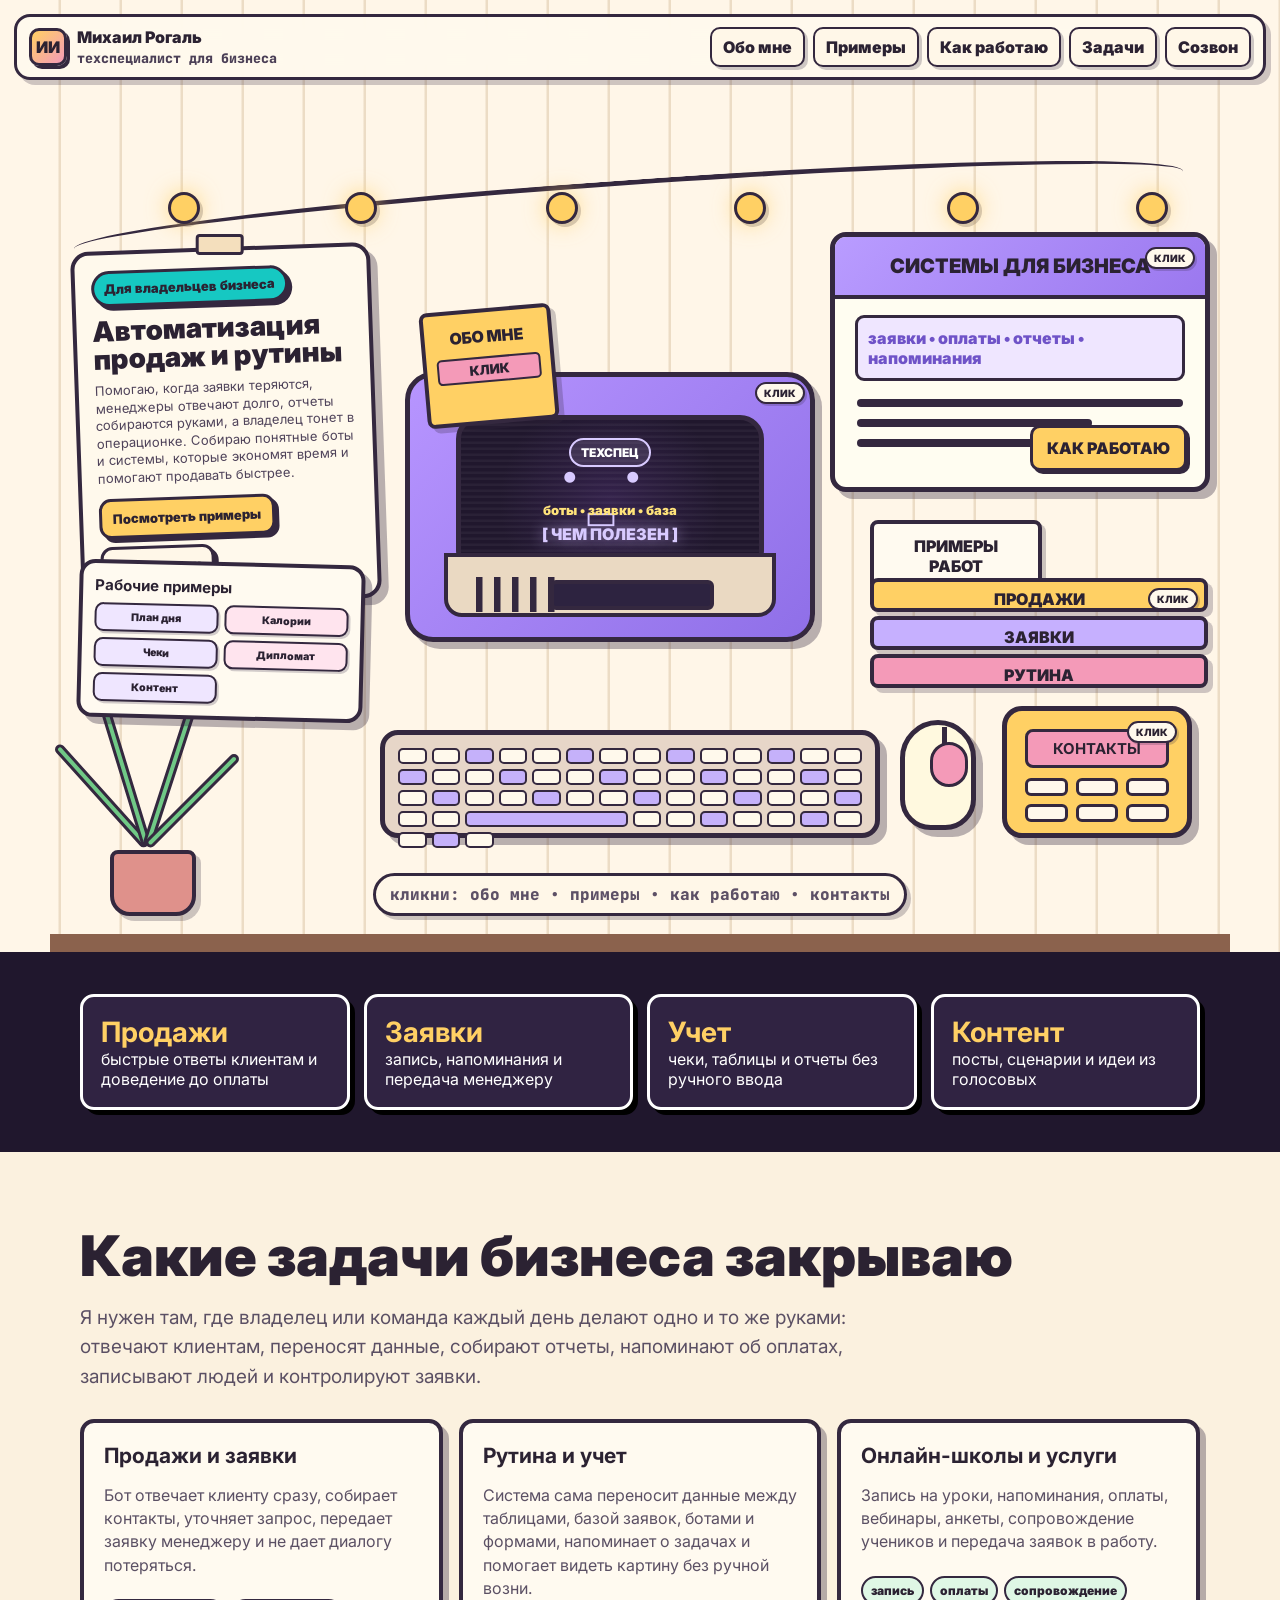
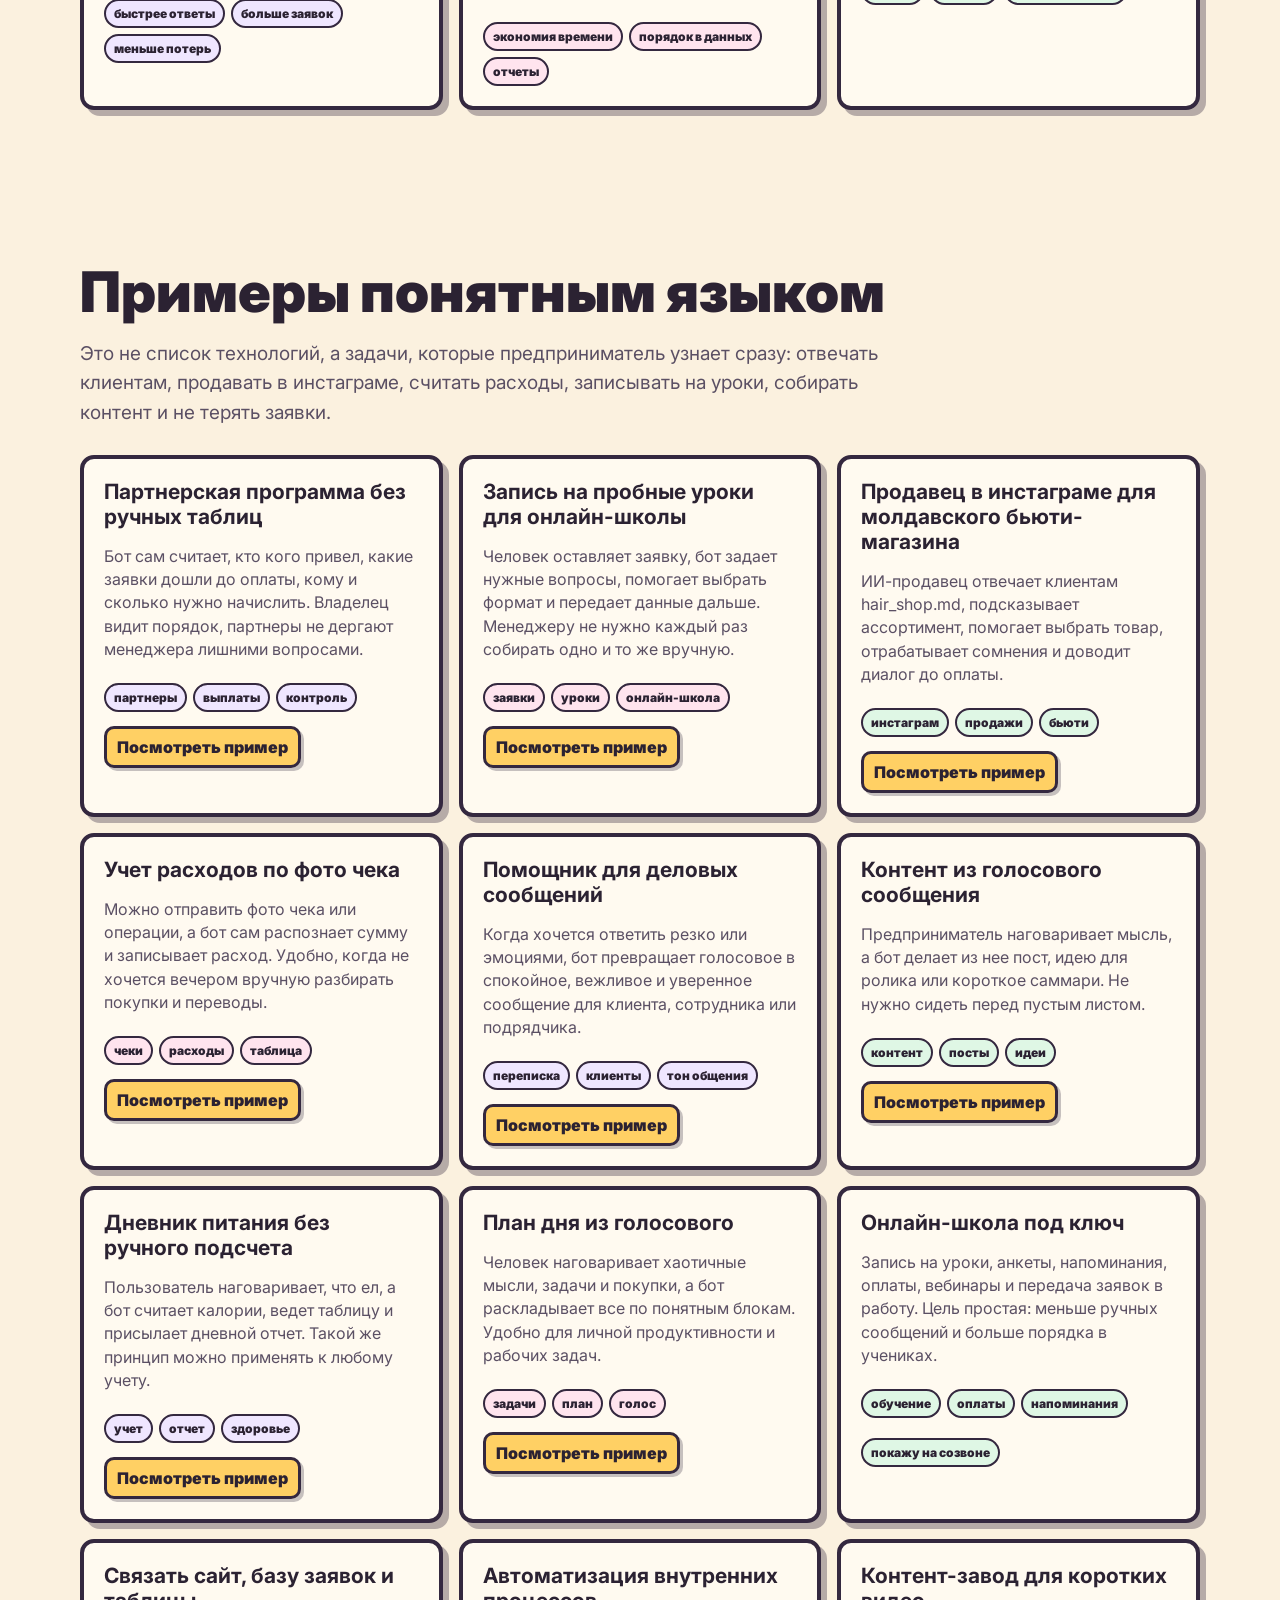
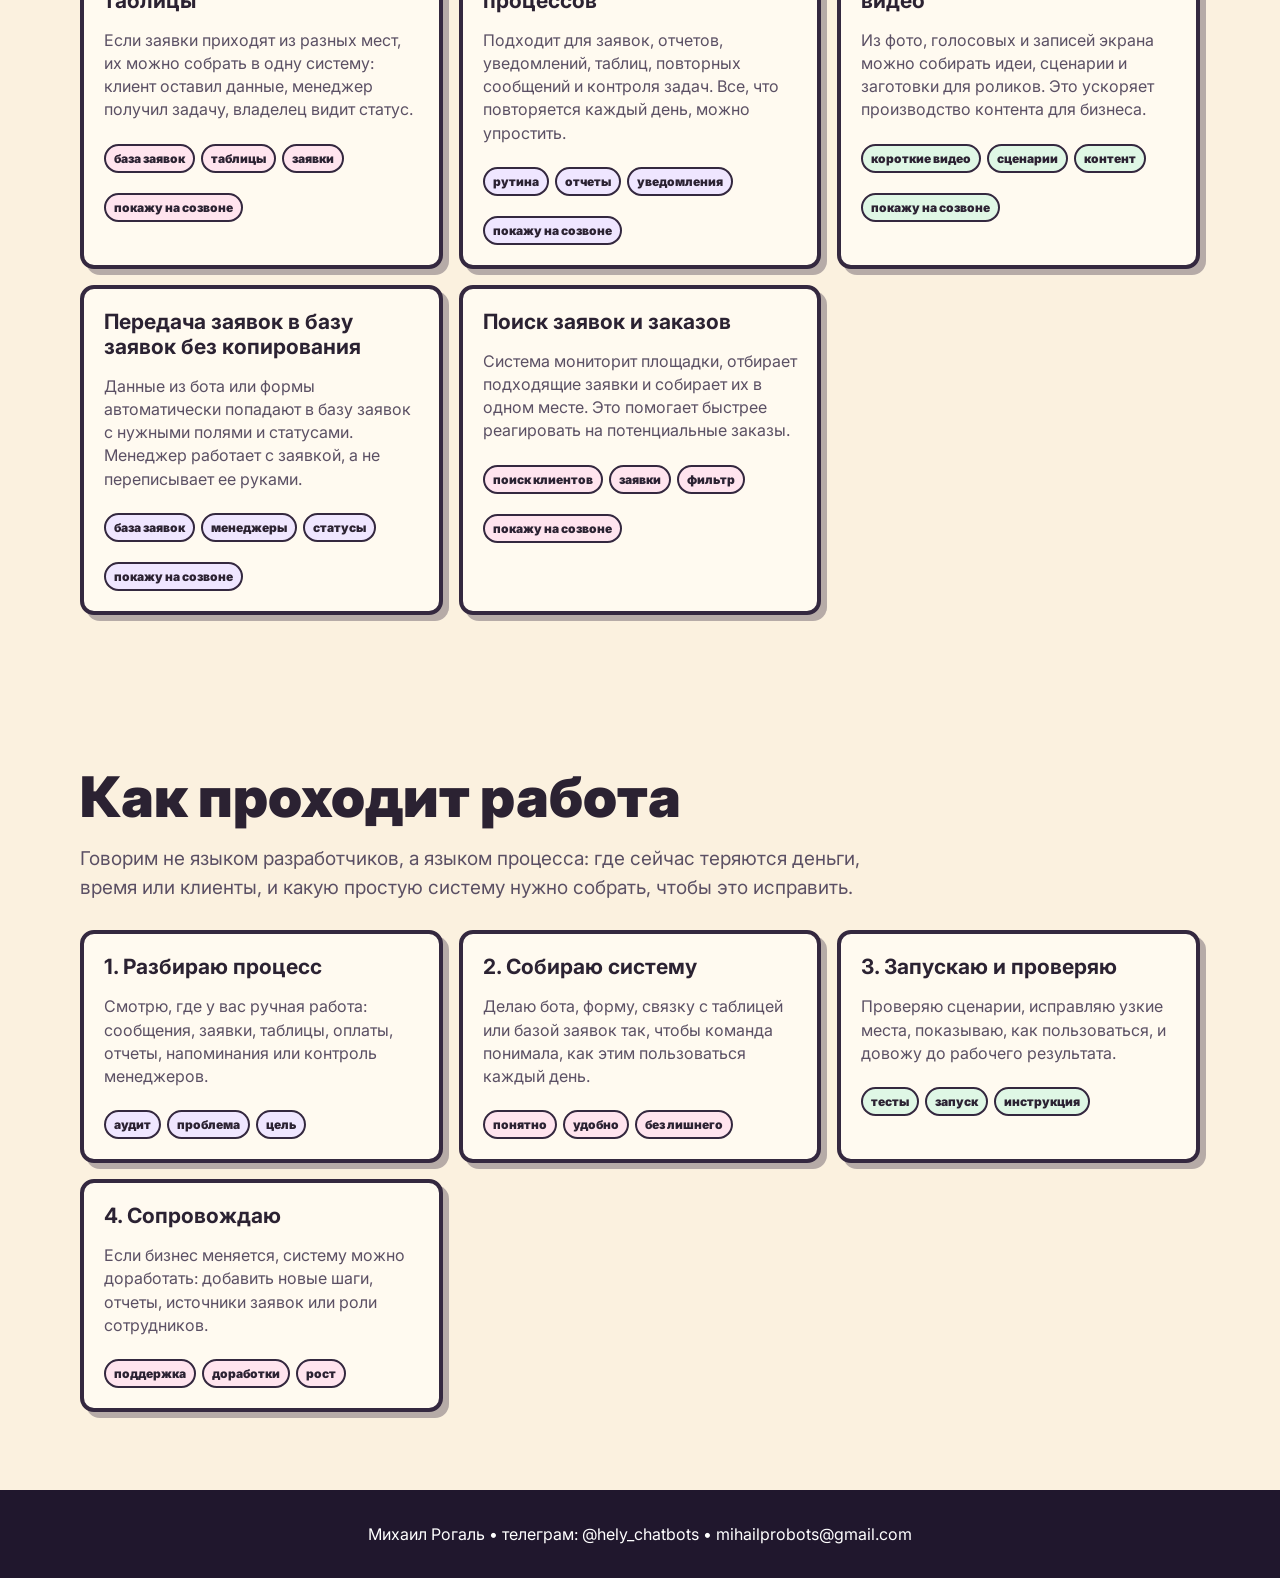
==== index.html @ a7e55e0b "Update portfolio: index.html" ====
<!doctype html>
<html lang="ru">
<head>
  <meta charset="utf-8" />
  <meta name="viewport" content="width=device-width, initial-scale=1" />
  <title>Михаил Рогаль — автоматизация бизнеса и ИИ-боты</title>
  <meta name="description" content="Портфолио техспециалиста для бизнеса: автоматизация заявок, продаж, переписок, отчетов, онлайн-школ, базы заявок и рутинных процессов." />
  <meta property="og:title" content="Михаил Рогаль — автоматизация бизнеса" />
  <meta property="og:description" content="Помогаю владельцам бизнеса меньше тратить время на рутину: заявки, продажи, сообщения, отчеты, оплаты и напоминания." />
  <meta name="theme-color" content="#fbf1df" />
  <link rel="preconnect" href="https://fonts.googleapis.com">
  <link rel="preconnect" href="https://fonts.gstatic.com" crossorigin>
  <link href="https://fonts.googleapis.com/css2?family=Inter:wght@500;700;800;900&family=JetBrains+Mono:wght@600;800&display=swap" rel="stylesheet">
  <style>
    :root{--paper:#fbf1df;--ink:#2b2232;--line:#34283f;--muted:#675a70;--purple:#aa8fe8;--purple-dark:#6f53c8;--yellow:#ffd064;--pink:#f49ab8;--green:#70c986;--cyan:#16c8c2;--cream:#fffaf0;--desk:#8b624d;--shadow:7px 7px 0 rgba(52,40,63,.34)}
    *{box-sizing:border-box} html{scroll-behavior:smooth} body{margin:0;color:var(--ink);font-family:Inter,system-ui,sans-serif;background:var(--paper);overflow-x:hidden} button,a{font:inherit;color:inherit}.mono{font-family:'JetBrains Mono',monospace}.grain:before{content:"";position:fixed;inset:0;pointer-events:none;z-index:99;background-image:radial-gradient(rgba(52,40,63,.16) .55px,transparent .55px);background-size:4px 4px;opacity:.12}
    .top{position:fixed;z-index:30;top:14px;left:14px;right:14px;display:flex;align-items:center;justify-content:space-between;gap:14px;padding:10px 12px;border:3px solid var(--line);border-radius:16px;background:rgba(255,250,238,.9);box-shadow:5px 5px 0 rgba(52,40,63,.24);backdrop-filter:blur(12px)}
    .logo{display:flex;align-items:center;gap:10px;font-weight:900}.logo-mark{width:38px;height:38px;border:3px solid var(--line);border-radius:10px;background:linear-gradient(135deg,var(--yellow),var(--pink));box-shadow:3px 3px 0 var(--line);display:grid;place-items:center}.logo small{font-family:'JetBrains Mono',monospace;color:#4b3f56}.nav{display:flex;gap:8px;flex-wrap:wrap;justify-content:flex-end}.nav button,.nav a{border:2px solid var(--line);border-radius:10px;background:#fff7e8;padding:8px 11px;font-weight:900;text-decoration:none;box-shadow:3px 3px 0 rgba(52,40,63,.24)}.nav button:hover,.nav a:hover{transform:translate(-1px,-1px);box-shadow:5px 5px 0 rgba(52,40,63,.28)}
    .hero{min-height:100vh;padding:92px 20px 0;display:grid;place-items:end center;background:repeating-linear-gradient(90deg,#fff6e8 0 58px,#ecdcc5 59px 61px)}.scene{position:relative;width:min(1180px,100%);height:860px;min-height:860px;border-bottom:18px solid var(--desk);overflow:hidden}
    .wire{position:absolute;left:2%;right:4%;top:88px;height:60px;border-top:5px solid var(--line);border-radius:50%;transform:skewY(-4deg)}.bulb{position:absolute;top:100px;width:32px;height:32px;border:3px solid var(--line);border-radius:50%;background:var(--yellow);box-shadow:0 0 22px rgba(255,208,100,.75),3px 3px 0 rgba(52,40,63,.25)}.b1{left:10%}.b2{left:25%}.b3{left:42%}.b4{left:58%}.b5{left:76%}.b6{left:92%}
    .intro{position:absolute;left:26px;top:155px;width:300px;padding:16px;border:4px solid var(--line);border-radius:18px;background:#fff9ec;box-shadow:var(--shadow);transform:rotate(-2deg)}.intro:before{content:"";position:absolute;top:-17px;left:50%;width:42px;height:15px;transform:translateX(-50%) rotate(2deg);border:3px solid var(--line);border-radius:4px;background:#f4dfbd}.badge{display:inline-block;border:3px solid var(--line);border-radius:999px;background:var(--cyan);padding:7px 10px;font-size:13px;font-weight:900;box-shadow:4px 4px 0 var(--line)}h1{margin:10px 0 9px;font-size:28px;line-height:1;font-weight:900;letter-spacing:0}.intro p{margin:0 0 12px;color:#4f435a;font-size:13px;line-height:1.35}.intro-actions{display:flex;gap:8px;flex-wrap:wrap}.live-links{position:absolute;left:28px;top:470px;width:286px;border:4px solid var(--line);border-radius:16px;background:#fffaf0;padding:12px;box-shadow:var(--shadow);transform:rotate(1.4deg);z-index:6}.live-links h3{margin:0 0 8px;font-size:15px}.live-links-grid{display:grid;grid-template-columns:1fr 1fr;gap:6px}.mini-link{display:block;border:2px solid var(--line);border-radius:9px;background:#efe6ff;padding:6px 7px;font-size:10.5px;font-weight:900;text-decoration:none;text-align:center;box-shadow:2px 2px 0 rgba(52,40,63,.22)}.mini-link:nth-child(2n){background:#ffe4ee}.mini-link:hover{transform:translate(-1px,-1px);box-shadow:4px 4px 0 rgba(52,40,63,.26)}.btn{border:3px solid var(--line);border-radius:12px;background:var(--yellow);padding:9px 11px;font-size:13px;font-weight:900;text-decoration:none;box-shadow:4px 4px 0 var(--line)}.btn.alt{background:#fff7e8}.btn:hover{transform:translate(-2px,-2px);box-shadow:7px 7px 0 var(--line)}
    .plant{position:absolute;left:34px;bottom:18px;width:128px;height:210px}.leaf{position:absolute;bottom:70px;left:58px;width:10px;height:135px;border:3px solid var(--line);border-radius:99px;background:var(--green);transform-origin:bottom}.leaf.a{transform:rotate(-42deg)}.leaf.b{transform:rotate(-17deg);height:165px}.leaf.c{transform:rotate(18deg);height:150px}.leaf.d{transform:rotate(45deg);height:128px}.pot{position:absolute;bottom:0;left:26px;width:86px;height:66px;border:4px solid var(--line);border-radius:8px 8px 20px 20px;background:#df918b;box-shadow:5px 5px 0 rgba(52,40,63,.25)}
    .monitor{position:absolute;left:355px;top:280px;width:410px;height:270px;z-index:8}.sticky{position:absolute;left:18px;top:-64px;z-index:10;width:132px;height:116px;padding:14px 10px;border:4px solid var(--line);border-radius:8px;background:var(--yellow);box-shadow:5px 5px 0 rgba(52,40,63,.25);font-weight:900;text-align:center;transform:rotate(-5deg)}.sticky small{display:block;margin-top:10px;border:2px solid var(--line);border-radius:5px;background:var(--pink);padding:3px}.crt{position:absolute;inset:0;border:5px solid var(--line);border-radius:28px;background:linear-gradient(135deg,#b795ff,#8f6fe8);box-shadow:var(--shadow)}.screen{position:absolute;left:46px;right:46px;top:38px;height:160px;border:5px solid var(--line);border-radius:24px;background:radial-gradient(circle at 50% 55%,#34224b 0,#20172d 65%);display:grid;place-items:center;color:#d8caff;text-align:center;overflow:hidden}.screen:after{content:"";position:absolute;inset:0;background:repeating-linear-gradient(0deg,rgba(255,255,255,.045),rgba(255,255,255,.045) 2px,transparent 3px,transparent 6px)}.screen-face{position:relative;z-index:2;font-size:35px;letter-spacing:18px}.screen-title{position:absolute;z-index:3;top:18px;left:50%;transform:translateX(-50%);border:2px solid #d8caff;border-radius:999px;padding:5px 10px;color:#fff;background:rgba(216,202,255,.12);font-size:12px;font-weight:900;letter-spacing:0}.screen-sub{position:absolute;z-index:3;bottom:52px;left:50%;transform:translateX(-50%);color:#ffe37a;font-size:13px;font-weight:900;white-space:nowrap}.term-lines a{color:#00e2d6;text-decoration:underline;text-underline-offset:3px;font-weight:900}.open-terminal{position:absolute;z-index:3;bottom:25px;left:50%;transform:translateX(-50%);border:0;background:none;color:#d8caff;font-weight:900;text-shadow:0 0 14px rgba(216,202,255,.65)}.base{position:absolute;left:34px;right:34px;bottom:20px;height:64px;border:4px solid var(--line);border-radius:0 0 18px 18px;background:#ead9c2}.base:before{content:"";position:absolute;left:28px;top:20px;width:88px;height:35px;background:repeating-linear-gradient(90deg,var(--line) 0 6px,transparent 7px 18px)}.base:after{content:"";position:absolute;right:58px;top:23px;width:156px;height:22px;border:4px solid var(--line);border-radius:6px;background:#2d2340}
    .board{position:absolute;right:20px;top:140px;width:380px;height:260px;border:5px solid var(--line);border-radius:16px;background:#fffdf1;box-shadow:var(--shadow);overflow:hidden}.board-head{height:62px;display:grid;place-items:center;background:linear-gradient(135deg,#b99cff,#9b78ef);border-bottom:4px solid var(--line);font-size:20px;font-weight:900}.stack-line{margin:16px 20px 0;border:3px solid var(--line);border-radius:9px;background:#efe6ff;color:var(--purple-dark);font-size:16px;font-weight:900;padding:10px}.board-bars{margin:18px 22px;display:grid;gap:12px}.bar{height:8px;background:var(--line);border-radius:99px}.bar.short{width:72%}.course-btn{position:absolute;right:18px;bottom:16px;border:3px solid var(--line);border-radius:10px;background:var(--yellow);padding:10px 14px;font-weight:900;box-shadow:3px 3px 0 var(--line)}
    .shelf{position:absolute;right:22px;top:486px;width:338px;height:124px;z-index:9}.shelf-title{position:absolute;top:-58px;left:0;width:172px;padding:12px;border:4px solid var(--line);border-radius:8px;background:#fffaf0;text-align:center;font-weight:900;box-shadow:4px 4px 0 rgba(52,40,63,.25)}.book{position:absolute;left:0;right:0;height:34px;border:4px solid var(--line);border-radius:8px;text-align:center;font-weight:900;padding-top:7px;box-shadow:5px 5px 0 rgba(52,40,63,.24)}.book.one{top:0;background:var(--yellow)}.book.two{top:38px;background:#c6b0ff}.book.three{top:76px;background:var(--pink)}
    .phone{position:absolute;right:38px;bottom:96px;width:190px;height:132px;border:5px solid var(--line);border-radius:20px;background:var(--yellow);box-shadow:var(--shadow);padding:18px}.phone h3{margin:0 0 10px;border:3px solid var(--line);border-radius:8px;background:var(--pink);padding:7px;text-align:center;font-size:15px}.dial{display:grid;grid-template-columns:repeat(3,1fr);gap:8px}.dial span{height:18px;border:3px solid var(--line);border-radius:6px;background:#fff8ec}.keyboard{position:absolute;left:330px;bottom:96px;width:500px;height:108px;border:5px solid var(--line);border-radius:18px;background:#e7d6c8;box-shadow:var(--shadow);padding:13px}.keys{display:grid;grid-template-columns:repeat(14,1fr);gap:5px}.key{height:16px;border:2px solid var(--line);border-radius:5px;background:#fff9ec}.key:nth-child(3n){background:#c5b1fa}.space{grid-column:span 5;background:#c5b1fa}.mouse{position:absolute;right:254px;bottom:104px;width:76px;height:110px;border:5px solid var(--line);border-radius:42px 42px 34px 34px;background:#fff9df;box-shadow:var(--shadow)}.mouse:before{content:"";position:absolute;top:2px;left:37px;width:5px;height:42px;background:var(--line)}.mouse:after{content:"";position:absolute;top:17px;left:25px;width:32px;height:39px;border:3px solid var(--line);border-radius:20px;background:var(--pink)}.cup{display:none;position:absolute;right:12px;bottom:22px;width:82px;height:92px;border:4px solid var(--line);border-radius:8px 8px 28px 28px;background:#b9e4e2;box-shadow:5px 5px 0 rgba(52,40,63,.25)}.cup:after{content:"";position:absolute;right:-27px;top:20px;width:34px;height:38px;border:5px solid var(--line);border-left:0;border-radius:0 20px 20px 0}.hint{position:absolute;left:50%;bottom:18px;transform:translateX(-50%);border:3px solid var(--line);border-radius:999px;background:#fff7e8;padding:8px 14px;font-weight:900;color:#5d5066;box-shadow:4px 4px 0 rgba(52,40,63,.25)}
    .hot{cursor:pointer;transition:transform .18s ease,filter .18s ease}.hot:not(.mouse):after{content:"клик";position:absolute;right:10px;top:10px;border:2px solid var(--line);border-radius:999px;background:#fff9ec;padding:3px 7px;font-size:10px;font-weight:900;text-transform:uppercase;box-shadow:2px 2px 0 rgba(52,40,63,.22)}.hot:hover{filter:saturate(1.12);transform:translateY(-5px)}
    .strip{padding:42px 20px;background:#20172d;color:#fff}.strip-inner{max-width:1120px;margin:auto;display:grid;grid-template-columns:repeat(4,1fr);gap:14px}.stat{border:3px solid #fff;border-radius:14px;padding:18px;background:#302342;box-shadow:5px 5px 0 #000}.stat b{display:block;color:var(--yellow);font-size:28px}.section{max-width:1160px;margin:auto;padding:78px 20px}.section h2{margin:0 0 14px;font-size:clamp(32px,5vw,56px);line-height:.96;font-weight:900}.lead{max-width:820px;color:#5b5064;font-size:19px;line-height:1.55}.grid{display:grid;grid-template-columns:repeat(3,1fr);gap:16px;margin-top:28px}.card{border:4px solid var(--line);border-radius:14px;background:#fffaf0;padding:20px;box-shadow:6px 6px 0 rgba(52,40,63,.35);transition:.18s}.card:hover{transform:translate(-3px,-4px);box-shadow:10px 10px 0 rgba(52,40,63,.38)}.card h3{margin:0 0 10px;font-size:21px}.card p{color:#5b5064;line-height:1.45}.tag{display:inline-block;margin:6px 6px 0 0;border:2px solid var(--line);border-radius:999px;padding:5px 8px;background:#efe6ff;font-size:12px;font-weight:900}.card:nth-child(2n) .tag{background:#ffe4ee}.card:nth-child(3n) .tag{background:#dff7e5}.case-actions{display:flex;gap:8px;flex-wrap:wrap;margin-top:14px}.case-link{display:inline-flex;border:3px solid var(--line);border-radius:10px;background:var(--yellow);padding:8px 10px;font-weight:900;text-decoration:none;box-shadow:3px 3px 0 rgba(52,40,63,.28)}.case-link:hover{transform:translate(-1px,-1px);box-shadow:5px 5px 0 rgba(52,40,63,.32)}
    .overlay{position:fixed;inset:0;z-index:50;display:none;align-items:center;justify-content:center;padding:18px;background:rgba(18,14,23,.72);backdrop-filter:blur(5px)}.overlay.show{display:flex}.window{width:min(900px,96vw);max-height:86vh;overflow:auto;border:5px solid var(--line);border-radius:20px;background:#fffde9;box-shadow:12px 12px 0 rgba(0,0,0,.35)}.winbar{position:sticky;top:0;z-index:2;display:flex;align-items:center;justify-content:space-between;padding:16px 20px;border-bottom:4px solid var(--line);background:#c6b0ff}.close{width:42px;height:42px;border:3px solid var(--line);border-radius:50%;background:#ff9ab7;font-weight:900}.winbody{padding:24px}.terminal{background:#1b1127;color:#f7f1ff}.terminal .winbar{background:#332245;color:#d6c2ff}.term-lines{min-height:390px;font-family:'JetBrains Mono',monospace;font-size:16px;line-height:1.75;white-space:pre-wrap}.prompt{color:#ffd064}.cyan{color:#00e2d6}.green{color:#70e986}.yellow{color:#ffd064}.pink{color:#ff9ab7}.project-list{display:grid;gap:14px}.project{border:4px solid var(--line);border-radius:12px;background:white;padding:18px;box-shadow:5px 5px 0 rgba(52,40,63,.18)}.project:before{content:none;display:none}.project-top{display:flex;justify-content:space-between;gap:12px}.pill{display:none}.course-grid,.contact-grid{display:grid;grid-template-columns:repeat(2,1fr);gap:14px}.course{border:4px solid var(--line);border-radius:12px;background:#f0e7ff;padding:18px;box-shadow:5px 5px 0 rgba(52,40,63,.24)}.course:nth-child(2n){background:#ffe6ef}.course b{display:block;margin-bottom:8px;font-size:18px}.course strong{display:inline-block;margin-bottom:7px;border:2px solid var(--line);border-radius:8px;background:var(--yellow);padding:3px 7px}.contact-grid a{display:block;text-align:center;border:4px solid var(--line);border-radius:12px;background:var(--yellow);padding:18px;font-weight:900;text-decoration:none;box-shadow:5px 5px 0 rgba(52,40,63,.3)}footer{padding:34px 20px;background:#20172d;color:#fff;text-align:center}.wobble{animation:wobble .45s ease}@keyframes wobble{20%{transform:rotate(-2deg) scale(1.03)}60%{transform:rotate(2deg) scale(1.03)}}
    @media(max-width:950px){.top{align-items:flex-start}.nav button,.nav a{font-size:12px;padding:7px}.scene{height:1280px;min-height:1280px}.intro{position:relative;left:auto;top:auto;width:auto;margin:18px 0;transform:none}.live-links{left:5px;top:230px;bottom:auto;width:330px;transform:none}.monitor{left:5px;top:440px;width:380px;height:270px}.screen{left:38px;right:38px;height:150px}.board{right:0;top:735px;width:320px;height:220px}.shelf{right:20px;top:975px;width:300px}.phone{right:12px;bottom:72px}.keyboard{left:5px;bottom:46px;width:360px;height:96px}.mouse,.cup,.plant{display:none}.strip-inner,.grid,.course-grid,.contact-grid{grid-template-columns:1fr}.hero{padding-top:92px}}
  </style>
</head>
<body class="grain">
  <header class="top"><div class="logo"><span class="logo-mark">ИИ</span><span>Михаил Рогаль<br><small>техспециалист для бизнеса</small></span></div><nav class="nav" aria-label="Навигация"><button data-open="terminal">Обо мне</button><button data-open="projects">Примеры</button><button data-open="courses">Как работаю</button><a href="#cases">Задачи</a><a href="https://calendly.com/mihailprobots/30min" target="_blank" rel="noreferrer">Созвон</a></nav></header>
  <main>
    <section class="hero" id="home"><div class="scene" aria-label="Интерактивная мастерская автоматизации"><div class="wire"></div><i class="bulb b1"></i><i class="bulb b2"></i><i class="bulb b3"></i><i class="bulb b4"></i><i class="bulb b5"></i><i class="bulb b6"></i>
      <div class="intro"><span class="badge">Для владельцев бизнеса</span><h1>Автоматизация продаж и рутины</h1><p>Помогаю, когда заявки теряются, менеджеры отвечают долго, отчеты собираются руками, а владелец тонет в операционке. Собираю понятные боты и системы, которые экономят время и помогают продавать быстрее.</p><div class="intro-actions"><button class="btn" data-open="projects">Посмотреть примеры</button><button class="btn alt" data-open="terminal">Чем полезен</button></div></div>
      <div class="plant"><i class="leaf a"></i><i class="leaf b"></i><i class="leaf c"></i><i class="leaf d"></i><i class="pot"></i></div><div class="live-links"><h3>Рабочие примеры</h3><div class="live-links-grid"><a class="mini-link" href="https://t.me/ClearYourHead_bot" target="_blank" rel="noreferrer">План дня</a><a class="mini-link" href="https://t.me/counthealthylife_bot" target="_blank" rel="noreferrer">Калории</a><a class="mini-link" href="https://t.me/savereceipt_bot" target="_blank" rel="noreferrer">Чеки</a><a class="mini-link" href="https://t.me/mydiplomat_bot" target="_blank" rel="noreferrer">Дипломат</a><a class="mini-link" href="https://t.me/makemycontent_bot" target="_blank" rel="noreferrer">Контент</a></div></div>
      <div class="monitor hot" data-open="terminal" aria-label="Открыть обо мне"><div class="sticky">ОБО МНЕ<small>КЛИК</small></div><div class="crt"><div class="screen"><div class="screen-title">ТЕХСПЕЦ</div><div class="screen-face">• •<br>▭</div><div class="screen-sub">боты • заявки • база</div><button class="open-terminal">[ ЧЕМ ПОЛЕЗЕН ]</button></div><div class="base"></div></div></div>
      <div class="board hot" data-open="courses" aria-label="Открыть как работаю"><div class="board-head">СИСТЕМЫ ДЛЯ БИЗНЕСА</div><div class="stack-line">заявки • оплаты • отчеты • напоминания</div><div class="board-bars"><i class="bar"></i><i class="bar short"></i><i class="bar"></i></div><button class="course-btn">КАК РАБОТАЮ</button></div>
      <div class="shelf hot" data-open="projects" aria-label="Открыть проекты"><div class="shelf-title">ПРИМЕРЫ РАБОТ</div><div class="book one">ПРОДАЖИ</div><div class="book two">ЗАЯВКИ</div><div class="book three">РУТИНА</div></div>
      <div class="phone hot" data-open="contact" aria-label="Открыть контакты"><h3>КОНТАКТЫ</h3><div class="dial"><span></span><span></span><span></span><span></span><span></span><span></span></div></div><div class="keyboard"><div class="keys" aria-hidden="true"></div></div><div class="mouse hot" data-open="projects" aria-label="Мышка открывает проекты"></div><div class="cup"></div><div class="hint mono">кликни: обо мне • примеры • как работаю • контакты</div>
    </div></section>
    <section class="strip"><div class="strip-inner"><div class="stat"><b>Продажи</b>быстрые ответы клиентам и доведение до оплаты</div><div class="stat"><b>Заявки</b>запись, напоминания и передача менеджеру</div><div class="stat"><b>Учет</b>чеки, таблицы и отчеты без ручного ввода</div><div class="stat"><b>Контент</b>посты, сценарии и идеи из голосовых</div></div></section>
    <section class="section" id="directions"><h2>Какие задачи бизнеса закрываю</h2><p class="lead">Я нужен там, где владелец или команда каждый день делают одно и то же руками: отвечают клиентам, переносят данные, собирают отчеты, напоминают об оплатах, записывают людей и контролируют заявки.</p><div class="grid"><article class="card"><h3>Продажи и заявки</h3><p>Бот отвечает клиенту сразу, собирает контакты, уточняет запрос, передает заявку менеджеру и не дает диалогу потеряться.</p><span class="tag">быстрее ответы</span><span class="tag">больше заявок</span><span class="tag">меньше потерь</span></article><article class="card"><h3>Рутина и учет</h3><p>Система сама переносит данные между таблицами, базой заявок, ботами и формами, напоминает о задачах и помогает видеть картину без ручной возни.</p><span class="tag">экономия времени</span><span class="tag">порядок в данных</span><span class="tag">отчеты</span></article><article class="card"><h3>Онлайн-школы и услуги</h3><p>Запись на уроки, напоминания, оплаты, вебинары, анкеты, сопровождение учеников и передача заявок в работу.</p><span class="tag">запись</span><span class="tag">оплаты</span><span class="tag">сопровождение</span></article></div></section>
    <section class="section" id="cases"><h2>Примеры понятным языком</h2><p class="lead">Это не список технологий, а задачи, которые предприниматель узнает сразу: отвечать клиентам, продавать в инстаграме, считать расходы, записывать на уроки, собирать контент и не терять заявки.</p><div class="grid" id="caseCards"></div></section>
    <section class="section" id="learning"><h2>Как проходит работа</h2><p class="lead">Говорим не языком разработчиков, а языком процесса: где сейчас теряются деньги, время или клиенты, и какую простую систему нужно собрать, чтобы это исправить.</p><div class="grid"><article class="card"><h3>1. Разбираю процесс</h3><p>Смотрю, где у вас ручная работа: сообщения, заявки, таблицы, оплаты, отчеты, напоминания или контроль менеджеров.</p><span class="tag">аудит</span><span class="tag">проблема</span><span class="tag">цель</span></article><article class="card"><h3>2. Собираю систему</h3><p>Делаю бота, форму, связку с таблицей или базой заявок так, чтобы команда понимала, как этим пользоваться каждый день.</p><span class="tag">понятно</span><span class="tag">удобно</span><span class="tag">без лишнего</span></article><article class="card"><h3>3. Запускаю и проверяю</h3><p>Проверяю сценарии, исправляю узкие места, показываю, как пользоваться, и довожу до рабочего результата.</p><span class="tag">тесты</span><span class="tag">запуск</span><span class="tag">инструкция</span></article><article class="card"><h3>4. Сопровождаю</h3><p>Если бизнес меняется, систему можно доработать: добавить новые шаги, отчеты, источники заявок или роли сотрудников.</p><span class="tag">поддержка</span><span class="tag">доработки</span><span class="tag">рост</span></article></div></section>
  </main>
  <footer>Михаил Рогаль • телеграм: @hely_chatbots • mihailprobots@gmail.com</footer>
  <div class="overlay" id="terminalModal" role="dialog" aria-modal="true"><div class="window terminal"><div class="winbar"><b class="mono">ОБО МНЕ</b><button class="close" data-close>×</button></div><div class="winbody"><div class="term-lines" id="termText"></div></div></div></div>
  <div class="overlay" id="projectsModal" role="dialog" aria-modal="true"><div class="window"><div class="winbar"><b class="mono">ПРИМЕРЫ ДЛЯ БИЗНЕСА</b><button class="close" data-close>×</button></div><div class="winbody"><div class="project-list" id="projectList"></div></div></div></div>
  <div class="overlay" id="coursesModal" role="dialog" aria-modal="true"><div class="window"><div class="winbar"><b class="mono">КАК Я РАБОТАЮ</b><button class="close" data-close>×</button></div><div class="winbody"><h2>Простой порядок работы</h2><p>Сначала выясняем, где бизнес теряет время, заявки или деньги. Потом собираем систему, которую можно реально использовать, а не просто красиво показать.</p><div class="course-grid"><div class="course"><b>1. Понимаю задачу</b><p><strong>без лишних терминов</strong><br>Разбираю ваш процесс: кто пишет, куда падают заявки, где теряются клиенты и что приходится переносить руками.</p></div><div class="course"><b>2. Предлагаю схему</b><p><strong>понятно владельцу</strong><br>Объясняю, что автоматизируем, какой будет путь клиента и какой результат должна дать система.</p></div><div class="course"><b>3. Собираю и запускаю</b><p><strong>до рабочего состояния</strong><br>Настраиваю бота, таблицы, базу заявок, уведомления, оплаты или отчеты и проверяю весь путь.</p></div><div class="course"><b>4. Передаю и поддерживаю</b><p><strong>чтобы не бросить после запуска</strong><br>Показываю, как пользоваться, и помогаю доработать систему, если бизнесу нужны новые шаги.</p></div></div></div></div></div>
  <div class="overlay" id="contactModal" role="dialog" aria-modal="true"><div class="window"><div class="winbar"><b class="mono">КОНТАКТЫ</b><button class="close" data-close>×</button></div><div class="winbody"><h2>Обсудим вашу задачу?</h2><p>Напишите, где сейчас много ручной работы или где теряются заявки. Я предложу понятную схему: что можно автоматизировать, сколько шагов убрать и какой результат ждать.</p><div class="contact-grid"><a href="https://t.me/hely_chatbots" target="_blank" rel="noreferrer">телеграм</a><a href="https://calendly.com/mihailprobots/30min" target="_blank" rel="noreferrer">Созвон</a><a href="mailto:mihailprobots@gmail.com">Почта</a><a href="https://www.linkedin.com/in/%D0%BC%D0%B8%D1%85%D0%B0%D0%B8%D0%BB-%D1%80%D0%BE%D0%B3%D0%B0%D0%BB%D1%8C-3914463b8" target="_blank" rel="noreferrer">Линкедин</a></div></div></div></div>
  <script>
    const cases=[
      {title:'Партнерская программа без ручных таблиц',text:'Бот сам считает, кто кого привел, какие заявки дошли до оплаты, кому и сколько нужно начислить. Владелец видит порядок, партнеры не дергают менеджера лишними вопросами.',tags:['партнеры','выплаты','контроль'],url:'https://t.me/Chistiy_chet_partnerBot'},
      {title:'Запись на пробные уроки для онлайн-школы',text:'Человек оставляет заявку, бот задает нужные вопросы, помогает выбрать формат и передает данные дальше. Менеджеру не нужно каждый раз собирать одно и то же вручную.',tags:['заявки','уроки','онлайн-школа'],url:'https://t.me/PollyEnglish_bot'},
      {title:'Продавец в инстаграме для молдавского бьюти-магазина',text:'ИИ-продавец отвечает клиентам hair_shop.md, подсказывает ассортимент, помогает выбрать товар, отрабатывает сомнения и доводит диалог до оплаты.',tags:['инстаграм','продажи','бьюти'],url:'https://www.instagram.com/hair_shop.md?igsh=MTdzenE3cmxyeWJvOQ=='},
      {title:'Учет расходов по фото чека',text:'Можно отправить фото чека или операции, а бот сам распознает сумму и записывает расход. Удобно, когда не хочется вечером вручную разбирать покупки и переводы.',tags:['чеки','расходы','таблица'],url:'https://t.me/savereceipt_bot'},
      {title:'Помощник для деловых сообщений',text:'Когда хочется ответить резко или эмоциями, бот превращает голосовое в спокойное, вежливое и уверенное сообщение для клиента, сотрудника или подрядчика.',tags:['переписка','клиенты','тон общения'],url:'https://t.me/mydiplomat_bot'},
      {title:'Контент из голосового сообщения',text:'Предприниматель наговаривает мысль, а бот делает из нее пост, идею для ролика или короткое саммари. Не нужно сидеть перед пустым листом.',tags:['контент','посты','идеи'],url:'https://t.me/makemycontent_bot'},
      {title:'Дневник питания без ручного подсчета',text:'Пользователь наговаривает, что ел, а бот считает калории, ведет таблицу и присылает дневной отчет. Такой же принцип можно применять к любому учету.',tags:['учет','отчет','здоровье'],url:'https://t.me/counthealthylife_bot'},
      {title:'План дня из голосового',text:'Человек наговаривает хаотичные мысли, задачи и покупки, а бот раскладывает все по понятным блокам. Удобно для личной продуктивности и рабочих задач.',tags:['задачи','план','голос'],url:'https://t.me/ClearYourHead_bot'},
      {title:'Онлайн-школа под ключ',text:'Запись на уроки, анкеты, напоминания, оплаты, вебинары и передача заявок в работу. Цель простая: меньше ручных сообщений и больше порядка в учениках.',tags:['обучение','оплаты','напоминания']},
      {title:'Связать сайт, базу заявок и таблицы',text:'Если заявки приходят из разных мест, их можно собрать в одну систему: клиент оставил данные, менеджер получил задачу, владелец видит статус.',tags:['база заявок','таблицы','заявки']},
      {title:'Автоматизация внутренних процессов',text:'Подходит для заявок, отчетов, уведомлений, таблиц, повторных сообщений и контроля задач. Все, что повторяется каждый день, можно упростить.',tags:['рутина','отчеты','уведомления']},
      {title:'Контент-завод для коротких видео',text:'Из фото, голосовых и записей экрана можно собирать идеи, сценарии и заготовки для роликов. Это ускоряет производство контента для бизнеса.',tags:['короткие видео','сценарии','контент']},
      {title:'Передача заявок в базу заявок без копирования',text:'Данные из бота или формы автоматически попадают в базу заявок с нужными полями и статусами. Менеджер работает с заявкой, а не переписывает ее руками.',tags:['база заявок','менеджеры','статусы']},
      {title:'Поиск заявок и заказов',text:'Система мониторит площадки, отбирает подходящие заявки и собирает их в одном месте. Это помогает быстрее реагировать на потенциальные заказы.',tags:['поиск клиентов','заявки','фильтр']}
    ];
    const cards=document.getElementById('caseCards'), list=document.getElementById('projectList');
    const tag=t=>`<span class="tag">${t}</span>`;
    const link=c=>c.url?`<div class="case-actions"><a class="case-link" href="${c.url}" target="_blank" rel="noreferrer">Посмотреть пример</a></div>`:'<div class="case-actions"><span class="tag">покажу на созвоне</span></div>';
    cases.forEach((c,i)=>{cards.insertAdjacentHTML('beforeend',`<article class="card"><h3>${c.title}</h3><p>${c.text}</p><div>${c.tags.map(tag).join('')}</div>${link(c)}</article>`);list.insertAdjacentHTML('beforeend',`<article class="project"><div class="project-top"><h3>${c.title}</h3></div><p>${c.text}</p><div>${c.tags.map(tag).join('')}</div>${link(c)}</article>`)});
    const keys=document.querySelector('.keys'); for(let i=0;i<55;i++){let k=document.createElement('i');k.className='key'+(i===44?' space':'');keys.appendChild(k)}
    const modals={terminal:terminalModal,projects:projectsModal,courses:coursesModal,contact:contactModal};
    document.querySelectorAll('[data-open]').forEach(el=>el.addEventListener('click',()=>{el.classList.add('wobble');setTimeout(()=>el.classList.remove('wobble'),450);openModal(el.dataset.open)}));
    document.querySelectorAll('[data-close],.overlay').forEach(el=>el.addEventListener('click',e=>{if(e.target.matches('[data-close],.overlay')) closeAll()}));
    addEventListener('keydown',e=>{if(e.key==='Escape') closeAll()});
    function closeAll(){Object.values(modals).forEach(m=>m.classList.remove('show'))}
    function openModal(name){closeAll();modals[name].classList.add('show');if(name==='terminal')typeTerminal()}
    const term=`<span class="cyan">Михаил Рогаль — техспециалист, который помогает бизнесу убрать ручную рутину.</span>

<span class="yellow">Что обычно автоматизирую:</span>
• ответы клиентам и первичную консультацию
• сбор заявок и передачу менеджеру
• напоминания, оплаты, записи и отчеты
• перенос данных между ботами, таблицами и базой заявок
• подготовку контента из голосовых и материалов

<span class="green">Что получает владелец:</span>
меньше ручной работы, быстрее ответы, понятный учет заявок, меньше потерянных клиентов и больше порядка в процессах.

<span class="pink">Как объясняю:</span>
без сложного английского. Сначала показываю схему простыми словами: что входит, что выходит, кто получает уведомление и где бизнес экономит время.

<span class="cyan">Рабочие примеры:</span>
<a href="https://t.me/ClearYourHead_bot" target="_blank">план дня</a> • <a href="https://t.me/counthealthylife_bot" target="_blank">учет питания</a> • <a href="https://t.me/savereceipt_bot" target="_blank">чеки</a> • <a href="https://t.me/mydiplomat_bot" target="_blank">деловые сообщения</a> • <a href="https://t.me/makemycontent_bot" target="_blank">контент</a>`;
    let typing=false; function typeTerminal(){if(typing)return;typing=true;termText.innerHTML='';let i=0;(function step(){termText.innerHTML=term.slice(0,i++);if(i<=term.length)setTimeout(step,9);else typing=false})()}
  </script>
</body>
</html>
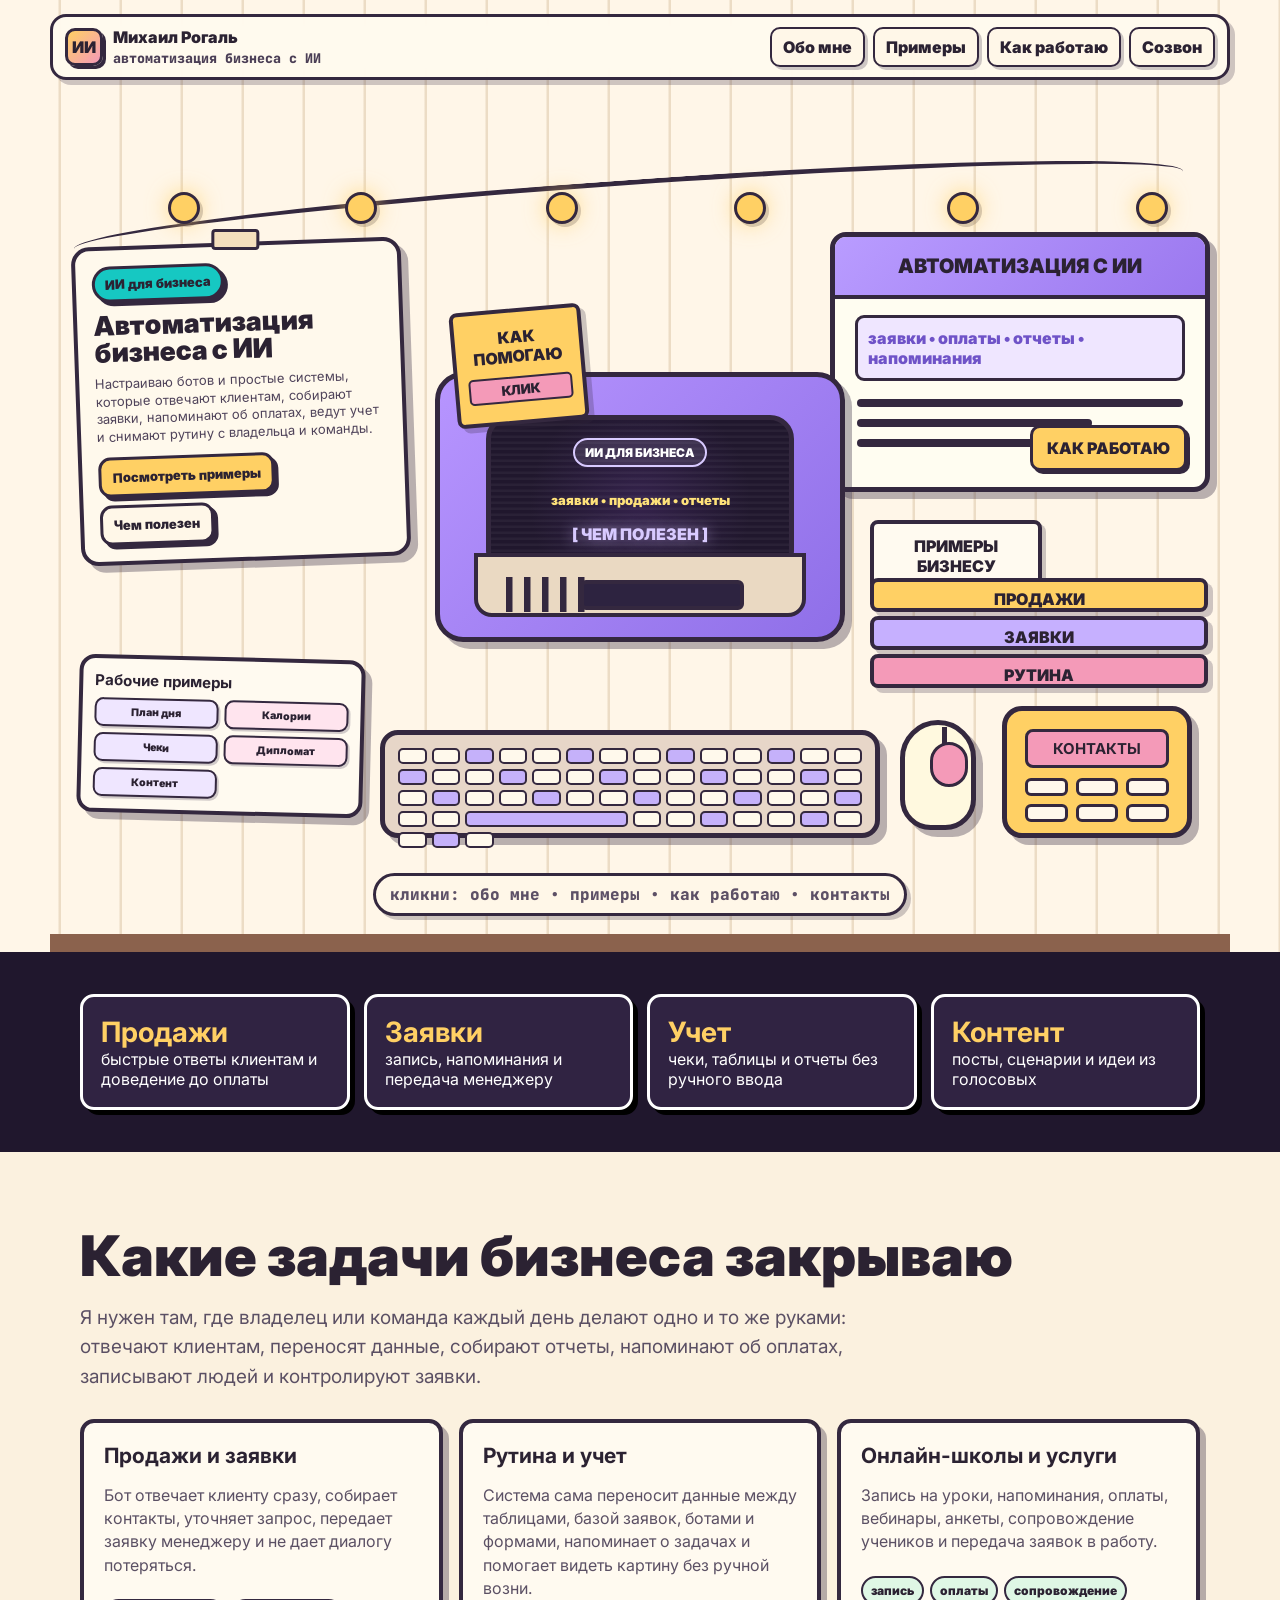
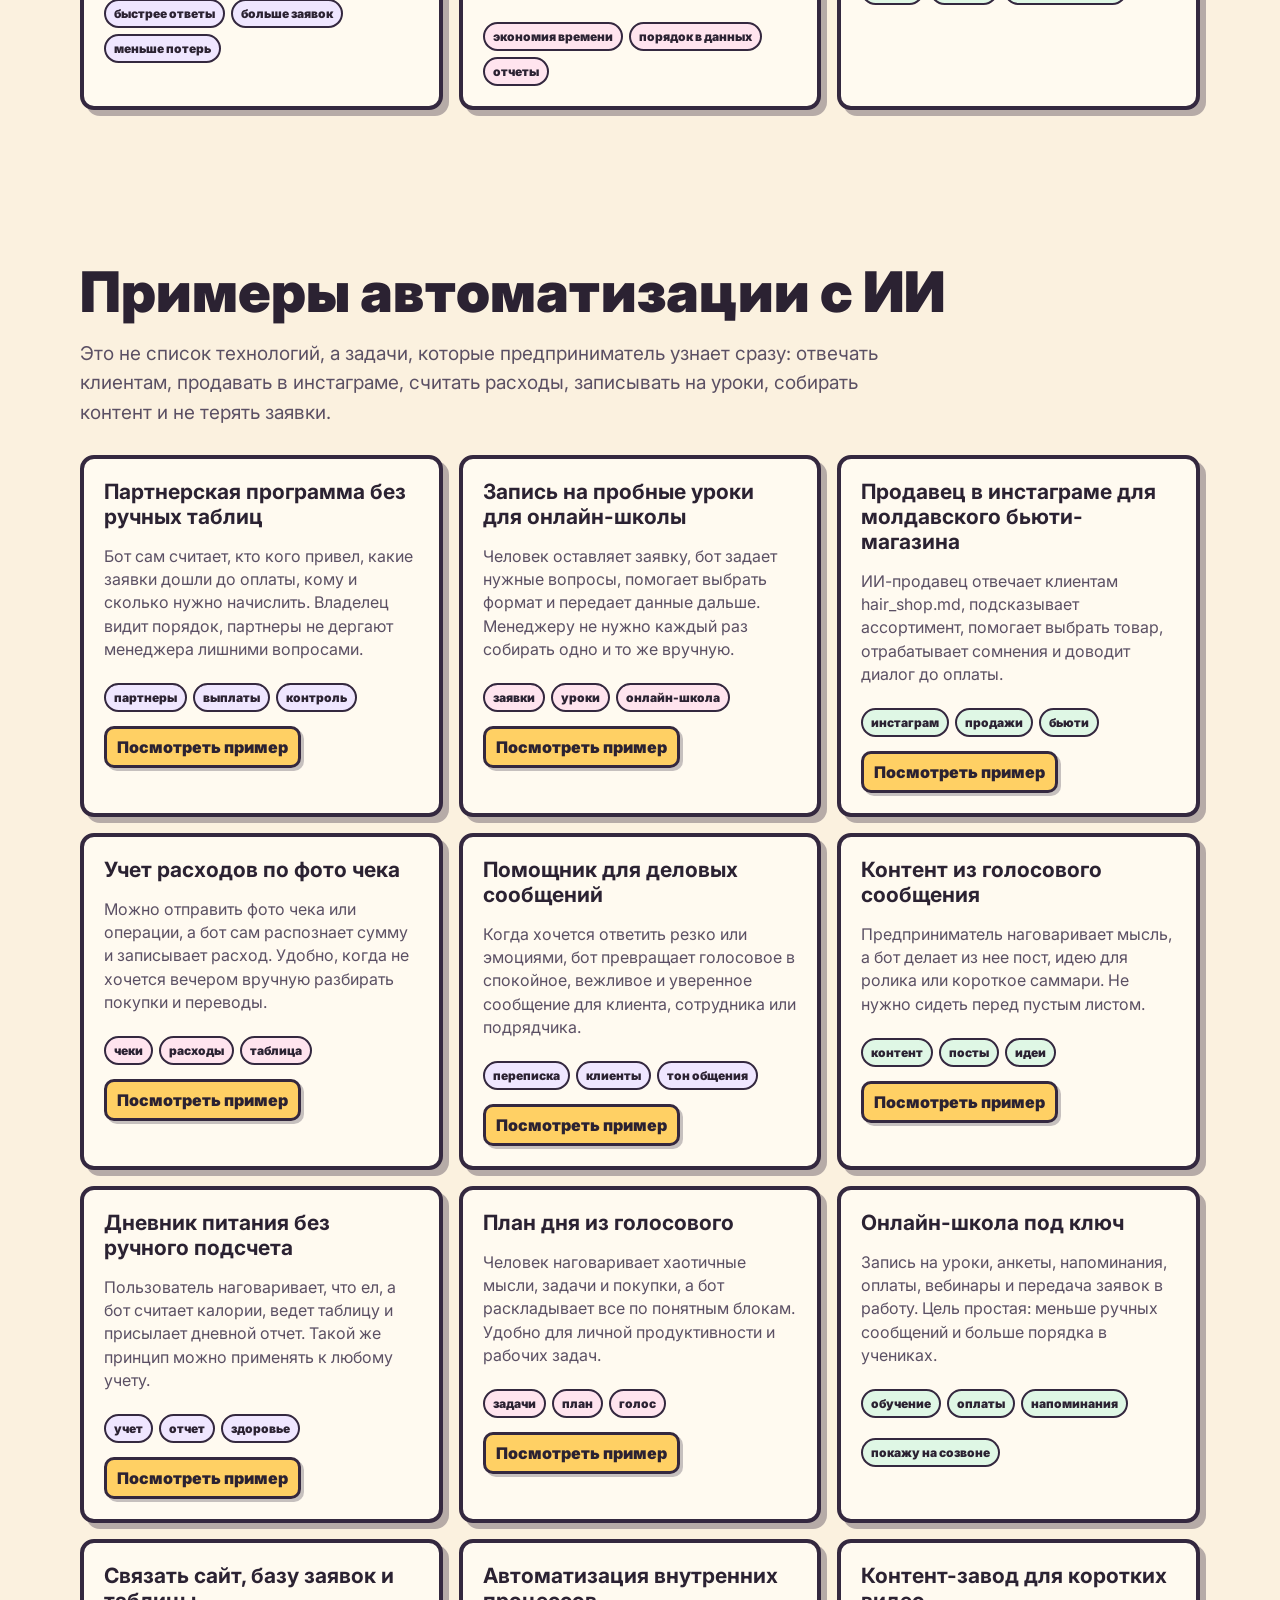
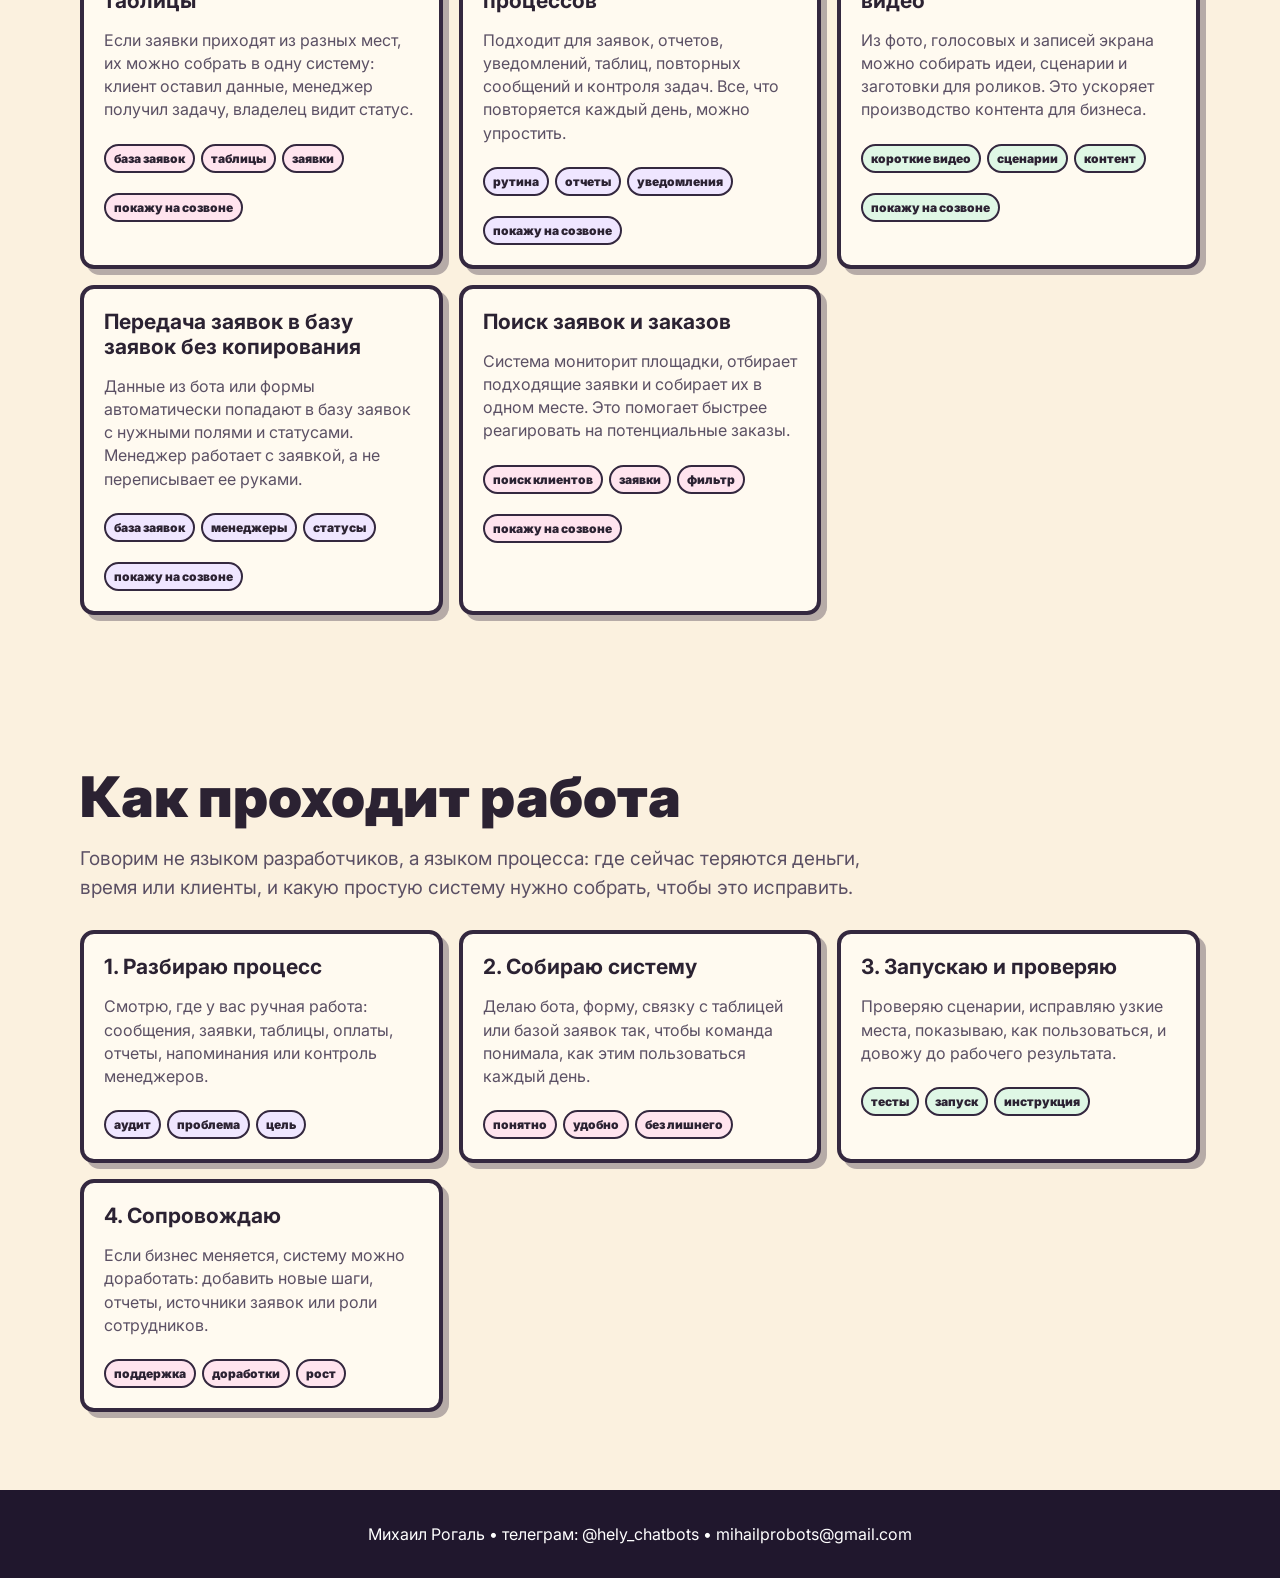
==== commit 4d8583fc: "Update portfolio: index.html" ====
--- a/index.html
+++ b/index.html
@@ -3,9 +3,9 @@
 <head>
   <meta charset="utf-8" />
   <meta name="viewport" content="width=device-width, initial-scale=1" />
-  <title>Михаил Рогаль — автоматизация бизнеса и ИИ-боты</title>
+  <title>Михаил Рогаль — автоматизация бизнеса с ИИ</title>
   <meta name="description" content="Портфолио техспециалиста для бизнеса: автоматизация заявок, продаж, переписок, отчетов, онлайн-школ, базы заявок и рутинных процессов." />
-  <meta property="og:title" content="Михаил Рогаль — автоматизация бизнеса" />
+  <meta property="og:title" content="Михаил Рогаль — автоматизация бизнеса с ИИ" />
   <meta property="og:description" content="Помогаю владельцам бизнеса меньше тратить время на рутину: заявки, продажи, сообщения, отчеты, оплаты и напоминания." />
   <meta name="theme-color" content="#fbf1df" />
   <link rel="preconnect" href="https://fonts.googleapis.com">
@@ -14,36 +14,36 @@
   <style>
     :root{--paper:#fbf1df;--ink:#2b2232;--line:#34283f;--muted:#675a70;--purple:#aa8fe8;--purple-dark:#6f53c8;--yellow:#ffd064;--pink:#f49ab8;--green:#70c986;--cyan:#16c8c2;--cream:#fffaf0;--desk:#8b624d;--shadow:7px 7px 0 rgba(52,40,63,.34)}
     *{box-sizing:border-box} html{scroll-behavior:smooth} body{margin:0;color:var(--ink);font-family:Inter,system-ui,sans-serif;background:var(--paper);overflow-x:hidden} button,a{font:inherit;color:inherit}.mono{font-family:'JetBrains Mono',monospace}.grain:before{content:"";position:fixed;inset:0;pointer-events:none;z-index:99;background-image:radial-gradient(rgba(52,40,63,.16) .55px,transparent .55px);background-size:4px 4px;opacity:.12}
-    .top{position:fixed;z-index:30;top:14px;left:14px;right:14px;display:flex;align-items:center;justify-content:space-between;gap:14px;padding:10px 12px;border:3px solid var(--line);border-radius:16px;background:rgba(255,250,238,.9);box-shadow:5px 5px 0 rgba(52,40,63,.24);backdrop-filter:blur(12px)}
-    .logo{display:flex;align-items:center;gap:10px;font-weight:900}.logo-mark{width:38px;height:38px;border:3px solid var(--line);border-radius:10px;background:linear-gradient(135deg,var(--yellow),var(--pink));box-shadow:3px 3px 0 var(--line);display:grid;place-items:center}.logo small{font-family:'JetBrains Mono',monospace;color:#4b3f56}.nav{display:flex;gap:8px;flex-wrap:wrap;justify-content:flex-end}.nav button,.nav a{border:2px solid var(--line);border-radius:10px;background:#fff7e8;padding:8px 11px;font-weight:900;text-decoration:none;box-shadow:3px 3px 0 rgba(52,40,63,.24)}.nav button:hover,.nav a:hover{transform:translate(-1px,-1px);box-shadow:5px 5px 0 rgba(52,40,63,.28)}
+    .top{position:fixed;z-index:30;top:14px;left:50%;right:auto;width:calc(100% - 28px);max-width:1180px;transform:translateX(-50%);display:flex;align-items:center;justify-content:space-between;gap:14px;padding:10px 12px;border:3px solid var(--line);border-radius:16px;background:rgba(255,250,238,.94);box-shadow:5px 5px 0 rgba(52,40,63,.24);backdrop-filter:blur(12px);overflow:hidden}
+    .logo{display:flex;align-items:center;gap:10px;font-weight:900;min-width:0;max-width:390px}.logo-mark{width:38px;height:38px;border:3px solid var(--line);border-radius:10px;background:linear-gradient(135deg,var(--yellow),var(--pink));box-shadow:3px 3px 0 var(--line);display:grid;place-items:center}.logo small{font-family:'JetBrains Mono',monospace;color:#4b3f56}.logo span:last-child{white-space:nowrap;overflow:hidden;text-overflow:ellipsis}.nav{display:flex;gap:8px;flex-wrap:nowrap;justify-content:flex-end;flex-shrink:0}.nav button,.nav a{border:2px solid var(--line);border-radius:10px;background:#fff7e8;padding:8px 11px;font-weight:900;text-decoration:none;box-shadow:3px 3px 0 rgba(52,40,63,.24)}.nav button:hover,.nav a:hover{transform:translate(-1px,-1px);box-shadow:5px 5px 0 rgba(52,40,63,.28)}
     .hero{min-height:100vh;padding:92px 20px 0;display:grid;place-items:end center;background:repeating-linear-gradient(90deg,#fff6e8 0 58px,#ecdcc5 59px 61px)}.scene{position:relative;width:min(1180px,100%);height:860px;min-height:860px;border-bottom:18px solid var(--desk);overflow:hidden}
     .wire{position:absolute;left:2%;right:4%;top:88px;height:60px;border-top:5px solid var(--line);border-radius:50%;transform:skewY(-4deg)}.bulb{position:absolute;top:100px;width:32px;height:32px;border:3px solid var(--line);border-radius:50%;background:var(--yellow);box-shadow:0 0 22px rgba(255,208,100,.75),3px 3px 0 rgba(52,40,63,.25)}.b1{left:10%}.b2{left:25%}.b3{left:42%}.b4{left:58%}.b5{left:76%}.b6{left:92%}
-    .intro{position:absolute;left:26px;top:155px;width:300px;padding:16px;border:4px solid var(--line);border-radius:18px;background:#fff9ec;box-shadow:var(--shadow);transform:rotate(-2deg)}.intro:before{content:"";position:absolute;top:-17px;left:50%;width:42px;height:15px;transform:translateX(-50%) rotate(2deg);border:3px solid var(--line);border-radius:4px;background:#f4dfbd}.badge{display:inline-block;border:3px solid var(--line);border-radius:999px;background:var(--cyan);padding:7px 10px;font-size:13px;font-weight:900;box-shadow:4px 4px 0 var(--line)}h1{margin:10px 0 9px;font-size:28px;line-height:1;font-weight:900;letter-spacing:0}.intro p{margin:0 0 12px;color:#4f435a;font-size:13px;line-height:1.35}.intro-actions{display:flex;gap:8px;flex-wrap:wrap}.live-links{position:absolute;left:28px;top:470px;width:286px;border:4px solid var(--line);border-radius:16px;background:#fffaf0;padding:12px;box-shadow:var(--shadow);transform:rotate(1.4deg);z-index:6}.live-links h3{margin:0 0 8px;font-size:15px}.live-links-grid{display:grid;grid-template-columns:1fr 1fr;gap:6px}.mini-link{display:block;border:2px solid var(--line);border-radius:9px;background:#efe6ff;padding:6px 7px;font-size:10.5px;font-weight:900;text-decoration:none;text-align:center;box-shadow:2px 2px 0 rgba(52,40,63,.22)}.mini-link:nth-child(2n){background:#ffe4ee}.mini-link:hover{transform:translate(-1px,-1px);box-shadow:4px 4px 0 rgba(52,40,63,.26)}.btn{border:3px solid var(--line);border-radius:12px;background:var(--yellow);padding:9px 11px;font-size:13px;font-weight:900;text-decoration:none;box-shadow:4px 4px 0 var(--line)}.btn.alt{background:#fff7e8}.btn:hover{transform:translate(-2px,-2px);box-shadow:7px 7px 0 var(--line)}
-    .plant{position:absolute;left:34px;bottom:18px;width:128px;height:210px}.leaf{position:absolute;bottom:70px;left:58px;width:10px;height:135px;border:3px solid var(--line);border-radius:99px;background:var(--green);transform-origin:bottom}.leaf.a{transform:rotate(-42deg)}.leaf.b{transform:rotate(-17deg);height:165px}.leaf.c{transform:rotate(18deg);height:150px}.leaf.d{transform:rotate(45deg);height:128px}.pot{position:absolute;bottom:0;left:26px;width:86px;height:66px;border:4px solid var(--line);border-radius:8px 8px 20px 20px;background:#df918b;box-shadow:5px 5px 0 rgba(52,40,63,.25)}
-    .monitor{position:absolute;left:355px;top:280px;width:410px;height:270px;z-index:8}.sticky{position:absolute;left:18px;top:-64px;z-index:10;width:132px;height:116px;padding:14px 10px;border:4px solid var(--line);border-radius:8px;background:var(--yellow);box-shadow:5px 5px 0 rgba(52,40,63,.25);font-weight:900;text-align:center;transform:rotate(-5deg)}.sticky small{display:block;margin-top:10px;border:2px solid var(--line);border-radius:5px;background:var(--pink);padding:3px}.crt{position:absolute;inset:0;border:5px solid var(--line);border-radius:28px;background:linear-gradient(135deg,#b795ff,#8f6fe8);box-shadow:var(--shadow)}.screen{position:absolute;left:46px;right:46px;top:38px;height:160px;border:5px solid var(--line);border-radius:24px;background:radial-gradient(circle at 50% 55%,#34224b 0,#20172d 65%);display:grid;place-items:center;color:#d8caff;text-align:center;overflow:hidden}.screen:after{content:"";position:absolute;inset:0;background:repeating-linear-gradient(0deg,rgba(255,255,255,.045),rgba(255,255,255,.045) 2px,transparent 3px,transparent 6px)}.screen-face{position:relative;z-index:2;font-size:35px;letter-spacing:18px}.screen-title{position:absolute;z-index:3;top:18px;left:50%;transform:translateX(-50%);border:2px solid #d8caff;border-radius:999px;padding:5px 10px;color:#fff;background:rgba(216,202,255,.12);font-size:12px;font-weight:900;letter-spacing:0}.screen-sub{position:absolute;z-index:3;bottom:52px;left:50%;transform:translateX(-50%);color:#ffe37a;font-size:13px;font-weight:900;white-space:nowrap}.term-lines a{color:#00e2d6;text-decoration:underline;text-underline-offset:3px;font-weight:900}.open-terminal{position:absolute;z-index:3;bottom:25px;left:50%;transform:translateX(-50%);border:0;background:none;color:#d8caff;font-weight:900;text-shadow:0 0 14px rgba(216,202,255,.65)}.base{position:absolute;left:34px;right:34px;bottom:20px;height:64px;border:4px solid var(--line);border-radius:0 0 18px 18px;background:#ead9c2}.base:before{content:"";position:absolute;left:28px;top:20px;width:88px;height:35px;background:repeating-linear-gradient(90deg,var(--line) 0 6px,transparent 7px 18px)}.base:after{content:"";position:absolute;right:58px;top:23px;width:156px;height:22px;border:4px solid var(--line);border-radius:6px;background:#2d2340}
+    .intro{position:absolute;left:26px;top:150px;width:330px;padding:16px;border:4px solid var(--line);border-radius:18px;background:#fff9ec;box-shadow:var(--shadow);transform:rotate(-2deg)}.intro:before{content:"";position:absolute;top:-17px;left:50%;width:42px;height:15px;transform:translateX(-50%) rotate(2deg);border:3px solid var(--line);border-radius:4px;background:#f4dfbd}.badge{display:inline-block;border:3px solid var(--line);border-radius:999px;background:var(--cyan);padding:7px 10px;font-size:13px;font-weight:900;box-shadow:4px 4px 0 var(--line)}h1{margin:10px 0 9px;font-size:27px;line-height:1;font-weight:900;letter-spacing:0}.intro p{margin:0 0 12px;color:#4f435a;font-size:13px;line-height:1.35}.intro-actions{display:flex;gap:8px;flex-wrap:wrap}.live-links{position:absolute;left:28px;top:565px;width:286px;border:4px solid var(--line);border-radius:16px;background:#fffaf0;padding:12px;box-shadow:var(--shadow);transform:rotate(1.4deg);z-index:6}.live-links h3{margin:0 0 8px;font-size:15px}.live-links-grid{display:grid;grid-template-columns:1fr 1fr;gap:6px}.mini-link{display:block;border:2px solid var(--line);border-radius:9px;background:#efe6ff;padding:6px 7px;font-size:10.5px;font-weight:900;text-decoration:none;text-align:center;box-shadow:2px 2px 0 rgba(52,40,63,.22)}.mini-link:nth-child(2n){background:#ffe4ee}.mini-link:hover{transform:translate(-1px,-1px);box-shadow:4px 4px 0 rgba(52,40,63,.26)}.btn{border:3px solid var(--line);border-radius:12px;background:var(--yellow);padding:9px 11px;font-size:13px;font-weight:900;text-decoration:none;box-shadow:4px 4px 0 var(--line)}.btn.alt{background:#fff7e8}.btn:hover{transform:translate(-2px,-2px);box-shadow:7px 7px 0 var(--line)}
+    .plant{display:none;position:absolute;left:34px;bottom:18px;width:128px;height:210px}.leaf{position:absolute;bottom:70px;left:58px;width:10px;height:135px;border:3px solid var(--line);border-radius:99px;background:var(--green);transform-origin:bottom}.leaf.a{transform:rotate(-42deg)}.leaf.b{transform:rotate(-17deg);height:165px}.leaf.c{transform:rotate(18deg);height:150px}.leaf.d{transform:rotate(45deg);height:128px}.pot{position:absolute;bottom:0;left:26px;width:86px;height:66px;border:4px solid var(--line);border-radius:8px 8px 20px 20px;background:#df918b;box-shadow:5px 5px 0 rgba(52,40,63,.25)}
+    .monitor{position:absolute;left:385px;top:280px;width:410px;height:270px;z-index:8}.sticky{position:absolute;left:18px;top:-64px;z-index:10;width:132px;height:116px;padding:14px 10px;border:4px solid var(--line);border-radius:8px;background:var(--yellow);box-shadow:5px 5px 0 rgba(52,40,63,.25);font-weight:900;text-align:center;transform:rotate(-5deg)}.sticky small{display:block;margin-top:10px;border:2px solid var(--line);border-radius:5px;background:var(--pink);padding:3px}.crt{position:absolute;inset:0;border:5px solid var(--line);border-radius:28px;background:linear-gradient(135deg,#b795ff,#8f6fe8);box-shadow:var(--shadow)}.screen{position:absolute;left:46px;right:46px;top:38px;height:160px;border:5px solid var(--line);border-radius:24px;background:radial-gradient(circle at 50% 55%,#34224b 0,#20172d 65%);display:grid;place-items:center;color:#d8caff;text-align:center;overflow:hidden}.screen:after{content:"";position:absolute;inset:0;background:repeating-linear-gradient(0deg,rgba(255,255,255,.045),rgba(255,255,255,.045) 2px,transparent 3px,transparent 6px)}.screen-face{display:none}.screen-title{position:absolute;z-index:3;top:18px;left:50%;transform:translateX(-50%);border:2px solid #d8caff;border-radius:999px;padding:5px 10px;color:#fff;background:rgba(216,202,255,.12);font-size:12px;font-weight:900;letter-spacing:0}.screen-sub{position:absolute;z-index:3;top:72px;left:50%;width:240px;transform:translateX(-50%);color:#ffe37a;font-size:13px;font-weight:900;white-space:normal;line-height:1.25}.term-lines a{color:#00e2d6;text-decoration:underline;text-underline-offset:3px;font-weight:900}.open-terminal{position:absolute;z-index:3;bottom:25px;left:50%;transform:translateX(-50%);border:0;background:none;color:#d8caff;font-weight:900;text-shadow:0 0 14px rgba(216,202,255,.65)}.base{position:absolute;left:34px;right:34px;bottom:20px;height:64px;border:4px solid var(--line);border-radius:0 0 18px 18px;background:#ead9c2}.base:before{content:"";position:absolute;left:28px;top:20px;width:88px;height:35px;background:repeating-linear-gradient(90deg,var(--line) 0 6px,transparent 7px 18px)}.base:after{content:"";position:absolute;right:58px;top:23px;width:156px;height:22px;border:4px solid var(--line);border-radius:6px;background:#2d2340}
     .board{position:absolute;right:20px;top:140px;width:380px;height:260px;border:5px solid var(--line);border-radius:16px;background:#fffdf1;box-shadow:var(--shadow);overflow:hidden}.board-head{height:62px;display:grid;place-items:center;background:linear-gradient(135deg,#b99cff,#9b78ef);border-bottom:4px solid var(--line);font-size:20px;font-weight:900}.stack-line{margin:16px 20px 0;border:3px solid var(--line);border-radius:9px;background:#efe6ff;color:var(--purple-dark);font-size:16px;font-weight:900;padding:10px}.board-bars{margin:18px 22px;display:grid;gap:12px}.bar{height:8px;background:var(--line);border-radius:99px}.bar.short{width:72%}.course-btn{position:absolute;right:18px;bottom:16px;border:3px solid var(--line);border-radius:10px;background:var(--yellow);padding:10px 14px;font-weight:900;box-shadow:3px 3px 0 var(--line)}
     .shelf{position:absolute;right:22px;top:486px;width:338px;height:124px;z-index:9}.shelf-title{position:absolute;top:-58px;left:0;width:172px;padding:12px;border:4px solid var(--line);border-radius:8px;background:#fffaf0;text-align:center;font-weight:900;box-shadow:4px 4px 0 rgba(52,40,63,.25)}.book{position:absolute;left:0;right:0;height:34px;border:4px solid var(--line);border-radius:8px;text-align:center;font-weight:900;padding-top:7px;box-shadow:5px 5px 0 rgba(52,40,63,.24)}.book.one{top:0;background:var(--yellow)}.book.two{top:38px;background:#c6b0ff}.book.three{top:76px;background:var(--pink)}
     .phone{position:absolute;right:38px;bottom:96px;width:190px;height:132px;border:5px solid var(--line);border-radius:20px;background:var(--yellow);box-shadow:var(--shadow);padding:18px}.phone h3{margin:0 0 10px;border:3px solid var(--line);border-radius:8px;background:var(--pink);padding:7px;text-align:center;font-size:15px}.dial{display:grid;grid-template-columns:repeat(3,1fr);gap:8px}.dial span{height:18px;border:3px solid var(--line);border-radius:6px;background:#fff8ec}.keyboard{position:absolute;left:330px;bottom:96px;width:500px;height:108px;border:5px solid var(--line);border-radius:18px;background:#e7d6c8;box-shadow:var(--shadow);padding:13px}.keys{display:grid;grid-template-columns:repeat(14,1fr);gap:5px}.key{height:16px;border:2px solid var(--line);border-radius:5px;background:#fff9ec}.key:nth-child(3n){background:#c5b1fa}.space{grid-column:span 5;background:#c5b1fa}.mouse{position:absolute;right:254px;bottom:104px;width:76px;height:110px;border:5px solid var(--line);border-radius:42px 42px 34px 34px;background:#fff9df;box-shadow:var(--shadow)}.mouse:before{content:"";position:absolute;top:2px;left:37px;width:5px;height:42px;background:var(--line)}.mouse:after{content:"";position:absolute;top:17px;left:25px;width:32px;height:39px;border:3px solid var(--line);border-radius:20px;background:var(--pink)}.cup{display:none;position:absolute;right:12px;bottom:22px;width:82px;height:92px;border:4px solid var(--line);border-radius:8px 8px 28px 28px;background:#b9e4e2;box-shadow:5px 5px 0 rgba(52,40,63,.25)}.cup:after{content:"";position:absolute;right:-27px;top:20px;width:34px;height:38px;border:5px solid var(--line);border-left:0;border-radius:0 20px 20px 0}.hint{position:absolute;left:50%;bottom:18px;transform:translateX(-50%);border:3px solid var(--line);border-radius:999px;background:#fff7e8;padding:8px 14px;font-weight:900;color:#5d5066;box-shadow:4px 4px 0 rgba(52,40,63,.25)}
-    .hot{cursor:pointer;transition:transform .18s ease,filter .18s ease}.hot:not(.mouse):after{content:"клик";position:absolute;right:10px;top:10px;border:2px solid var(--line);border-radius:999px;background:#fff9ec;padding:3px 7px;font-size:10px;font-weight:900;text-transform:uppercase;box-shadow:2px 2px 0 rgba(52,40,63,.22)}.hot:hover{filter:saturate(1.12);transform:translateY(-5px)}
+    .hot{cursor:pointer;transition:transform .18s ease,filter .18s ease}.hot:not(.mouse):after{display:none}.hot:hover{filter:saturate(1.12);transform:translateY(-5px)}
     .strip{padding:42px 20px;background:#20172d;color:#fff}.strip-inner{max-width:1120px;margin:auto;display:grid;grid-template-columns:repeat(4,1fr);gap:14px}.stat{border:3px solid #fff;border-radius:14px;padding:18px;background:#302342;box-shadow:5px 5px 0 #000}.stat b{display:block;color:var(--yellow);font-size:28px}.section{max-width:1160px;margin:auto;padding:78px 20px}.section h2{margin:0 0 14px;font-size:clamp(32px,5vw,56px);line-height:.96;font-weight:900}.lead{max-width:820px;color:#5b5064;font-size:19px;line-height:1.55}.grid{display:grid;grid-template-columns:repeat(3,1fr);gap:16px;margin-top:28px}.card{border:4px solid var(--line);border-radius:14px;background:#fffaf0;padding:20px;box-shadow:6px 6px 0 rgba(52,40,63,.35);transition:.18s}.card:hover{transform:translate(-3px,-4px);box-shadow:10px 10px 0 rgba(52,40,63,.38)}.card h3{margin:0 0 10px;font-size:21px}.card p{color:#5b5064;line-height:1.45}.tag{display:inline-block;margin:6px 6px 0 0;border:2px solid var(--line);border-radius:999px;padding:5px 8px;background:#efe6ff;font-size:12px;font-weight:900}.card:nth-child(2n) .tag{background:#ffe4ee}.card:nth-child(3n) .tag{background:#dff7e5}.case-actions{display:flex;gap:8px;flex-wrap:wrap;margin-top:14px}.case-link{display:inline-flex;border:3px solid var(--line);border-radius:10px;background:var(--yellow);padding:8px 10px;font-weight:900;text-decoration:none;box-shadow:3px 3px 0 rgba(52,40,63,.28)}.case-link:hover{transform:translate(-1px,-1px);box-shadow:5px 5px 0 rgba(52,40,63,.32)}
     .overlay{position:fixed;inset:0;z-index:50;display:none;align-items:center;justify-content:center;padding:18px;background:rgba(18,14,23,.72);backdrop-filter:blur(5px)}.overlay.show{display:flex}.window{width:min(900px,96vw);max-height:86vh;overflow:auto;border:5px solid var(--line);border-radius:20px;background:#fffde9;box-shadow:12px 12px 0 rgba(0,0,0,.35)}.winbar{position:sticky;top:0;z-index:2;display:flex;align-items:center;justify-content:space-between;padding:16px 20px;border-bottom:4px solid var(--line);background:#c6b0ff}.close{width:42px;height:42px;border:3px solid var(--line);border-radius:50%;background:#ff9ab7;font-weight:900}.winbody{padding:24px}.terminal{background:#1b1127;color:#f7f1ff}.terminal .winbar{background:#332245;color:#d6c2ff}.term-lines{min-height:390px;font-family:'JetBrains Mono',monospace;font-size:16px;line-height:1.75;white-space:pre-wrap}.prompt{color:#ffd064}.cyan{color:#00e2d6}.green{color:#70e986}.yellow{color:#ffd064}.pink{color:#ff9ab7}.project-list{display:grid;gap:14px}.project{border:4px solid var(--line);border-radius:12px;background:white;padding:18px;box-shadow:5px 5px 0 rgba(52,40,63,.18)}.project:before{content:none;display:none}.project-top{display:flex;justify-content:space-between;gap:12px}.pill{display:none}.course-grid,.contact-grid{display:grid;grid-template-columns:repeat(2,1fr);gap:14px}.course{border:4px solid var(--line);border-radius:12px;background:#f0e7ff;padding:18px;box-shadow:5px 5px 0 rgba(52,40,63,.24)}.course:nth-child(2n){background:#ffe6ef}.course b{display:block;margin-bottom:8px;font-size:18px}.course strong{display:inline-block;margin-bottom:7px;border:2px solid var(--line);border-radius:8px;background:var(--yellow);padding:3px 7px}.contact-grid a{display:block;text-align:center;border:4px solid var(--line);border-radius:12px;background:var(--yellow);padding:18px;font-weight:900;text-decoration:none;box-shadow:5px 5px 0 rgba(52,40,63,.3)}footer{padding:34px 20px;background:#20172d;color:#fff;text-align:center}.wobble{animation:wobble .45s ease}@keyframes wobble{20%{transform:rotate(-2deg) scale(1.03)}60%{transform:rotate(2deg) scale(1.03)}}
-    @media(max-width:950px){.top{align-items:flex-start}.nav button,.nav a{font-size:12px;padding:7px}.scene{height:1280px;min-height:1280px}.intro{position:relative;left:auto;top:auto;width:auto;margin:18px 0;transform:none}.live-links{left:5px;top:230px;bottom:auto;width:330px;transform:none}.monitor{left:5px;top:440px;width:380px;height:270px}.screen{left:38px;right:38px;height:150px}.board{right:0;top:735px;width:320px;height:220px}.shelf{right:20px;top:975px;width:300px}.phone{right:12px;bottom:72px}.keyboard{left:5px;bottom:46px;width:360px;height:96px}.mouse,.cup,.plant{display:none}.strip-inner,.grid,.course-grid,.contact-grid{grid-template-columns:1fr}.hero{padding-top:92px}}
+    @media(max-width:950px){.top{align-items:flex-start}.nav button,.nav a{font-size:12px;padding:7px}.scene{height:1420px;min-height:1420px}.intro{position:relative;left:auto;top:auto;width:auto;margin:18px 0;transform:none}.live-links{left:5px;top:385px;bottom:auto;width:330px;transform:none}.monitor{left:5px;top:575px;width:380px;height:270px}.screen{left:38px;right:38px;height:150px}.board{right:0;top:860px;width:320px;height:220px}.shelf{right:20px;top:1100px;width:300px}.phone{right:12px;bottom:72px}.keyboard{left:5px;bottom:46px;width:360px;height:96px}.mouse,.cup,.plant{display:none}.strip-inner,.grid,.course-grid,.contact-grid{grid-template-columns:1fr}.hero{padding-top:92px}}
   </style>
 </head>
 <body class="grain">
-  <header class="top"><div class="logo"><span class="logo-mark">ИИ</span><span>Михаил Рогаль<br><small>техспециалист для бизнеса</small></span></div><nav class="nav" aria-label="Навигация"><button data-open="terminal">Обо мне</button><button data-open="projects">Примеры</button><button data-open="courses">Как работаю</button><a href="#cases">Задачи</a><a href="https://calendly.com/mihailprobots/30min" target="_blank" rel="noreferrer">Созвон</a></nav></header>
+  <header class="top"><div class="logo"><span class="logo-mark">ИИ</span><span>Михаил Рогаль<br><small>автоматизация бизнеса с ИИ</small></span></div><nav class="nav" aria-label="Навигация"><button data-open="terminal">Обо мне</button><button data-open="projects">Примеры</button><button data-open="courses">Как работаю</button><a href="https://calendly.com/mihailprobots/30min" target="_blank" rel="noreferrer">Созвон</a></nav></header>
   <main>
     <section class="hero" id="home"><div class="scene" aria-label="Интерактивная мастерская автоматизации"><div class="wire"></div><i class="bulb b1"></i><i class="bulb b2"></i><i class="bulb b3"></i><i class="bulb b4"></i><i class="bulb b5"></i><i class="bulb b6"></i>
-      <div class="intro"><span class="badge">Для владельцев бизнеса</span><h1>Автоматизация продаж и рутины</h1><p>Помогаю, когда заявки теряются, менеджеры отвечают долго, отчеты собираются руками, а владелец тонет в операционке. Собираю понятные боты и системы, которые экономят время и помогают продавать быстрее.</p><div class="intro-actions"><button class="btn" data-open="projects">Посмотреть примеры</button><button class="btn alt" data-open="terminal">Чем полезен</button></div></div>
+      <div class="intro"><span class="badge">ИИ для бизнеса</span><h1>Автоматизация бизнеса с ИИ</h1><p>Настраиваю ботов и простые системы, которые отвечают клиентам, собирают заявки, напоминают об оплатах, ведут учет и снимают рутину с владельца и команды.</p><div class="intro-actions"><button class="btn" data-open="projects">Посмотреть примеры</button><button class="btn alt" data-open="terminal">Чем полезен</button></div></div>
       <div class="plant"><i class="leaf a"></i><i class="leaf b"></i><i class="leaf c"></i><i class="leaf d"></i><i class="pot"></i></div><div class="live-links"><h3>Рабочие примеры</h3><div class="live-links-grid"><a class="mini-link" href="https://t.me/ClearYourHead_bot" target="_blank" rel="noreferrer">План дня</a><a class="mini-link" href="https://t.me/counthealthylife_bot" target="_blank" rel="noreferrer">Калории</a><a class="mini-link" href="https://t.me/savereceipt_bot" target="_blank" rel="noreferrer">Чеки</a><a class="mini-link" href="https://t.me/mydiplomat_bot" target="_blank" rel="noreferrer">Дипломат</a><a class="mini-link" href="https://t.me/makemycontent_bot" target="_blank" rel="noreferrer">Контент</a></div></div>
-      <div class="monitor hot" data-open="terminal" aria-label="Открыть обо мне"><div class="sticky">ОБО МНЕ<small>КЛИК</small></div><div class="crt"><div class="screen"><div class="screen-title">ТЕХСПЕЦ</div><div class="screen-face">• •<br>▭</div><div class="screen-sub">боты • заявки • база</div><button class="open-terminal">[ ЧЕМ ПОЛЕЗЕН ]</button></div><div class="base"></div></div></div>
-      <div class="board hot" data-open="courses" aria-label="Открыть как работаю"><div class="board-head">СИСТЕМЫ ДЛЯ БИЗНЕСА</div><div class="stack-line">заявки • оплаты • отчеты • напоминания</div><div class="board-bars"><i class="bar"></i><i class="bar short"></i><i class="bar"></i></div><button class="course-btn">КАК РАБОТАЮ</button></div>
-      <div class="shelf hot" data-open="projects" aria-label="Открыть проекты"><div class="shelf-title">ПРИМЕРЫ РАБОТ</div><div class="book one">ПРОДАЖИ</div><div class="book two">ЗАЯВКИ</div><div class="book three">РУТИНА</div></div>
+      <div class="monitor hot" data-open="terminal" aria-label="Открыть обо мне"><div class="sticky">КАК ПОМОГАЮ<small>КЛИК</small></div><div class="crt"><div class="screen"><div class="screen-title">ИИ ДЛЯ БИЗНЕСА</div><div class="screen-face">• •<br>▭</div><div class="screen-sub">заявки • продажи • отчеты</div><button class="open-terminal">[ ЧЕМ ПОЛЕЗЕН ]</button></div><div class="base"></div></div></div>
+      <div class="board hot" data-open="courses" aria-label="Открыть как работаю"><div class="board-head">АВТОМАТИЗАЦИЯ С ИИ</div><div class="stack-line">заявки • оплаты • отчеты • напоминания</div><div class="board-bars"><i class="bar"></i><i class="bar short"></i><i class="bar"></i></div><button class="course-btn">КАК РАБОТАЮ</button></div>
+      <div class="shelf hot" data-open="projects" aria-label="Открыть проекты"><div class="shelf-title">ПРИМЕРЫ БИЗНЕСУ</div><div class="book one">ПРОДАЖИ</div><div class="book two">ЗАЯВКИ</div><div class="book three">РУТИНА</div></div>
       <div class="phone hot" data-open="contact" aria-label="Открыть контакты"><h3>КОНТАКТЫ</h3><div class="dial"><span></span><span></span><span></span><span></span><span></span><span></span></div></div><div class="keyboard"><div class="keys" aria-hidden="true"></div></div><div class="mouse hot" data-open="projects" aria-label="Мышка открывает проекты"></div><div class="cup"></div><div class="hint mono">кликни: обо мне • примеры • как работаю • контакты</div>
     </div></section>
     <section class="strip"><div class="strip-inner"><div class="stat"><b>Продажи</b>быстрые ответы клиентам и доведение до оплаты</div><div class="stat"><b>Заявки</b>запись, напоминания и передача менеджеру</div><div class="stat"><b>Учет</b>чеки, таблицы и отчеты без ручного ввода</div><div class="stat"><b>Контент</b>посты, сценарии и идеи из голосовых</div></div></section>
     <section class="section" id="directions"><h2>Какие задачи бизнеса закрываю</h2><p class="lead">Я нужен там, где владелец или команда каждый день делают одно и то же руками: отвечают клиентам, переносят данные, собирают отчеты, напоминают об оплатах, записывают людей и контролируют заявки.</p><div class="grid"><article class="card"><h3>Продажи и заявки</h3><p>Бот отвечает клиенту сразу, собирает контакты, уточняет запрос, передает заявку менеджеру и не дает диалогу потеряться.</p><span class="tag">быстрее ответы</span><span class="tag">больше заявок</span><span class="tag">меньше потерь</span></article><article class="card"><h3>Рутина и учет</h3><p>Система сама переносит данные между таблицами, базой заявок, ботами и формами, напоминает о задачах и помогает видеть картину без ручной возни.</p><span class="tag">экономия времени</span><span class="tag">порядок в данных</span><span class="tag">отчеты</span></article><article class="card"><h3>Онлайн-школы и услуги</h3><p>Запись на уроки, напоминания, оплаты, вебинары, анкеты, сопровождение учеников и передача заявок в работу.</p><span class="tag">запись</span><span class="tag">оплаты</span><span class="tag">сопровождение</span></article></div></section>
-    <section class="section" id="cases"><h2>Примеры понятным языком</h2><p class="lead">Это не список технологий, а задачи, которые предприниматель узнает сразу: отвечать клиентам, продавать в инстаграме, считать расходы, записывать на уроки, собирать контент и не терять заявки.</p><div class="grid" id="caseCards"></div></section>
+    <section class="section" id="cases"><h2>Примеры автоматизации с ИИ</h2><p class="lead">Это не список технологий, а задачи, которые предприниматель узнает сразу: отвечать клиентам, продавать в инстаграме, считать расходы, записывать на уроки, собирать контент и не терять заявки.</p><div class="grid" id="caseCards"></div></section>
     <section class="section" id="learning"><h2>Как проходит работа</h2><p class="lead">Говорим не языком разработчиков, а языком процесса: где сейчас теряются деньги, время или клиенты, и какую простую систему нужно собрать, чтобы это исправить.</p><div class="grid"><article class="card"><h3>1. Разбираю процесс</h3><p>Смотрю, где у вас ручная работа: сообщения, заявки, таблицы, оплаты, отчеты, напоминания или контроль менеджеров.</p><span class="tag">аудит</span><span class="tag">проблема</span><span class="tag">цель</span></article><article class="card"><h3>2. Собираю систему</h3><p>Делаю бота, форму, связку с таблицей или базой заявок так, чтобы команда понимала, как этим пользоваться каждый день.</p><span class="tag">понятно</span><span class="tag">удобно</span><span class="tag">без лишнего</span></article><article class="card"><h3>3. Запускаю и проверяю</h3><p>Проверяю сценарии, исправляю узкие места, показываю, как пользоваться, и довожу до рабочего результата.</p><span class="tag">тесты</span><span class="tag">запуск</span><span class="tag">инструкция</span></article><article class="card"><h3>4. Сопровождаю</h3><p>Если бизнес меняется, систему можно доработать: добавить новые шаги, отчеты, источники заявок или роли сотрудников.</p><span class="tag">поддержка</span><span class="tag">доработки</span><span class="tag">рост</span></article></div></section>
   </main>
   <footer>Михаил Рогаль • телеграм: @hely_chatbots • mihailprobots@gmail.com</footer>
@@ -79,7 +79,7 @@
     addEventListener('keydown',e=>{if(e.key==='Escape') closeAll()});
     function closeAll(){Object.values(modals).forEach(m=>m.classList.remove('show'))}
     function openModal(name){closeAll();modals[name].classList.add('show');if(name==='terminal')typeTerminal()}
-    const term=`<span class="cyan">Михаил Рогаль — техспециалист, который помогает бизнесу убрать ручную рутину.</span>
+    const term=`<span class="cyan">Михаил Рогаль — автоматизация бизнеса с ИИ: заявки, продажи, учет и рутина.</span>
 
 <span class="yellow">Что обычно автоматизирую:</span>
 • ответы клиентам и первичную консультацию
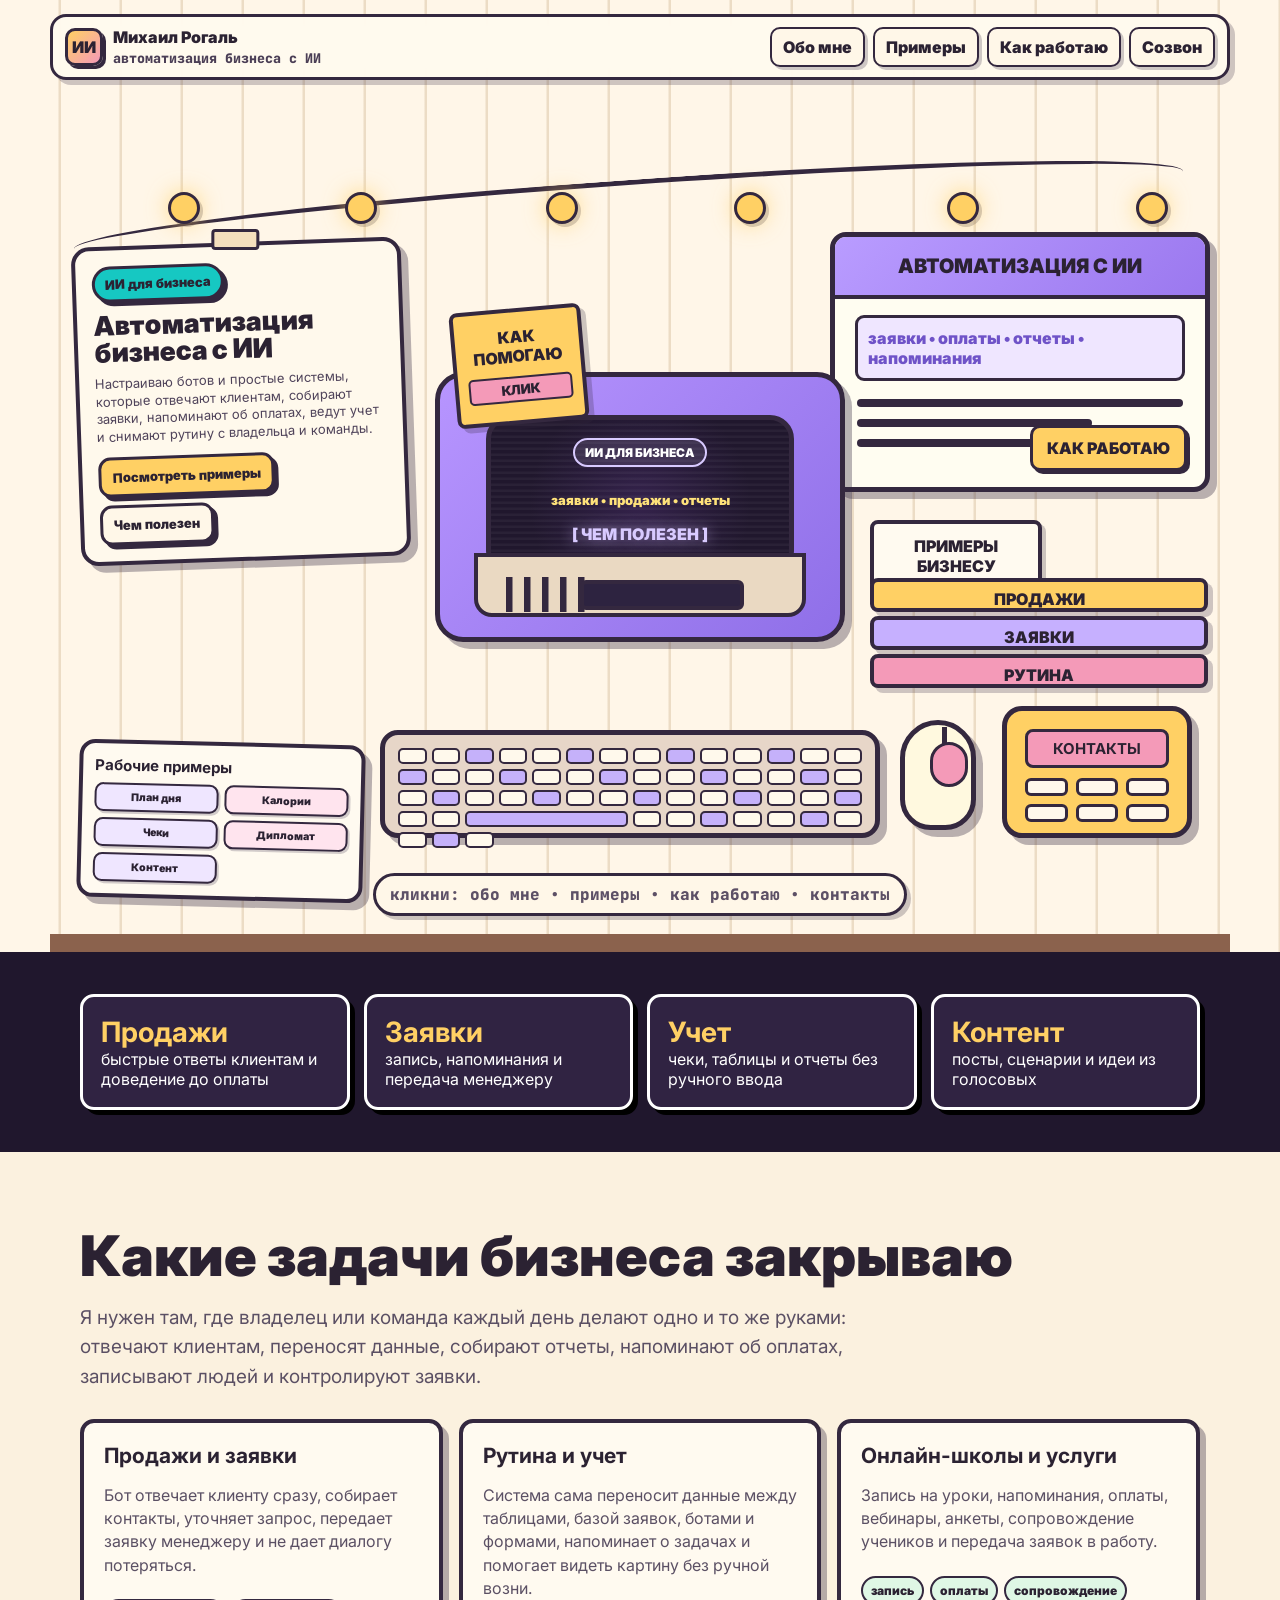
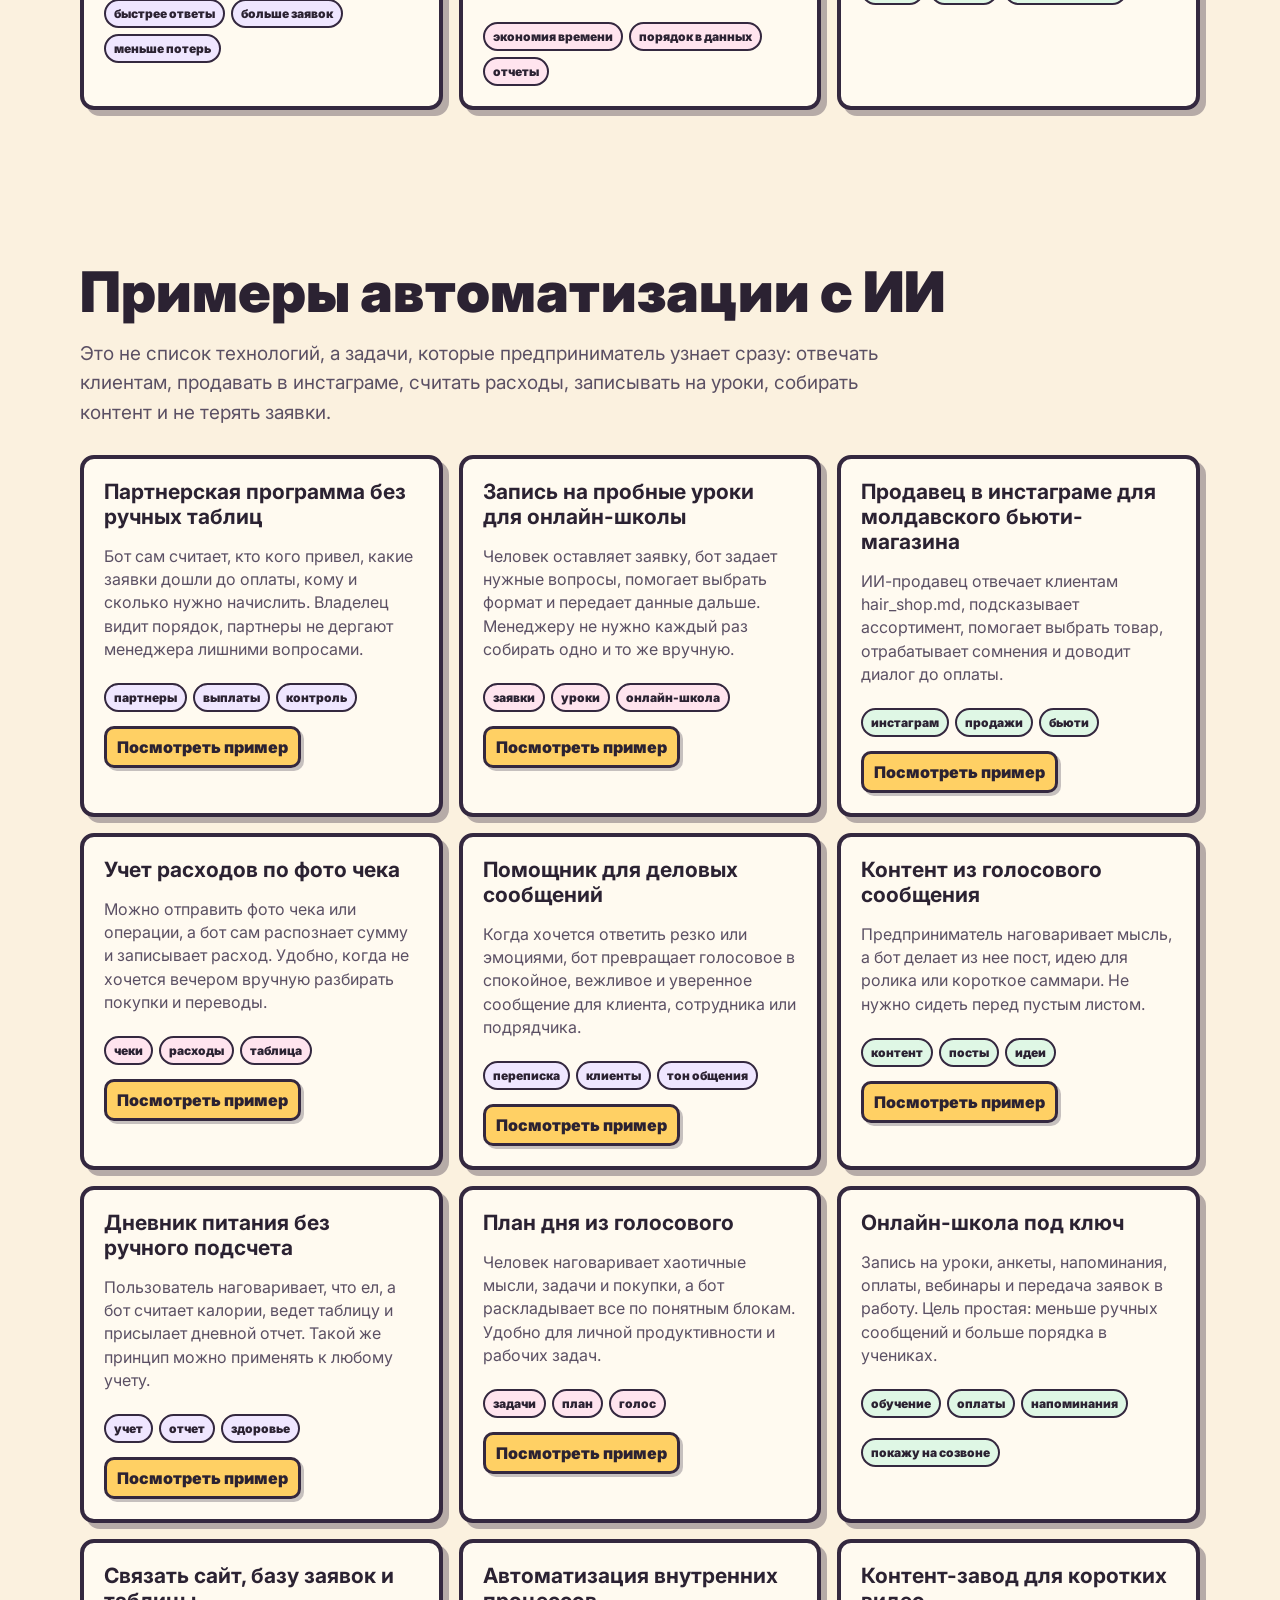
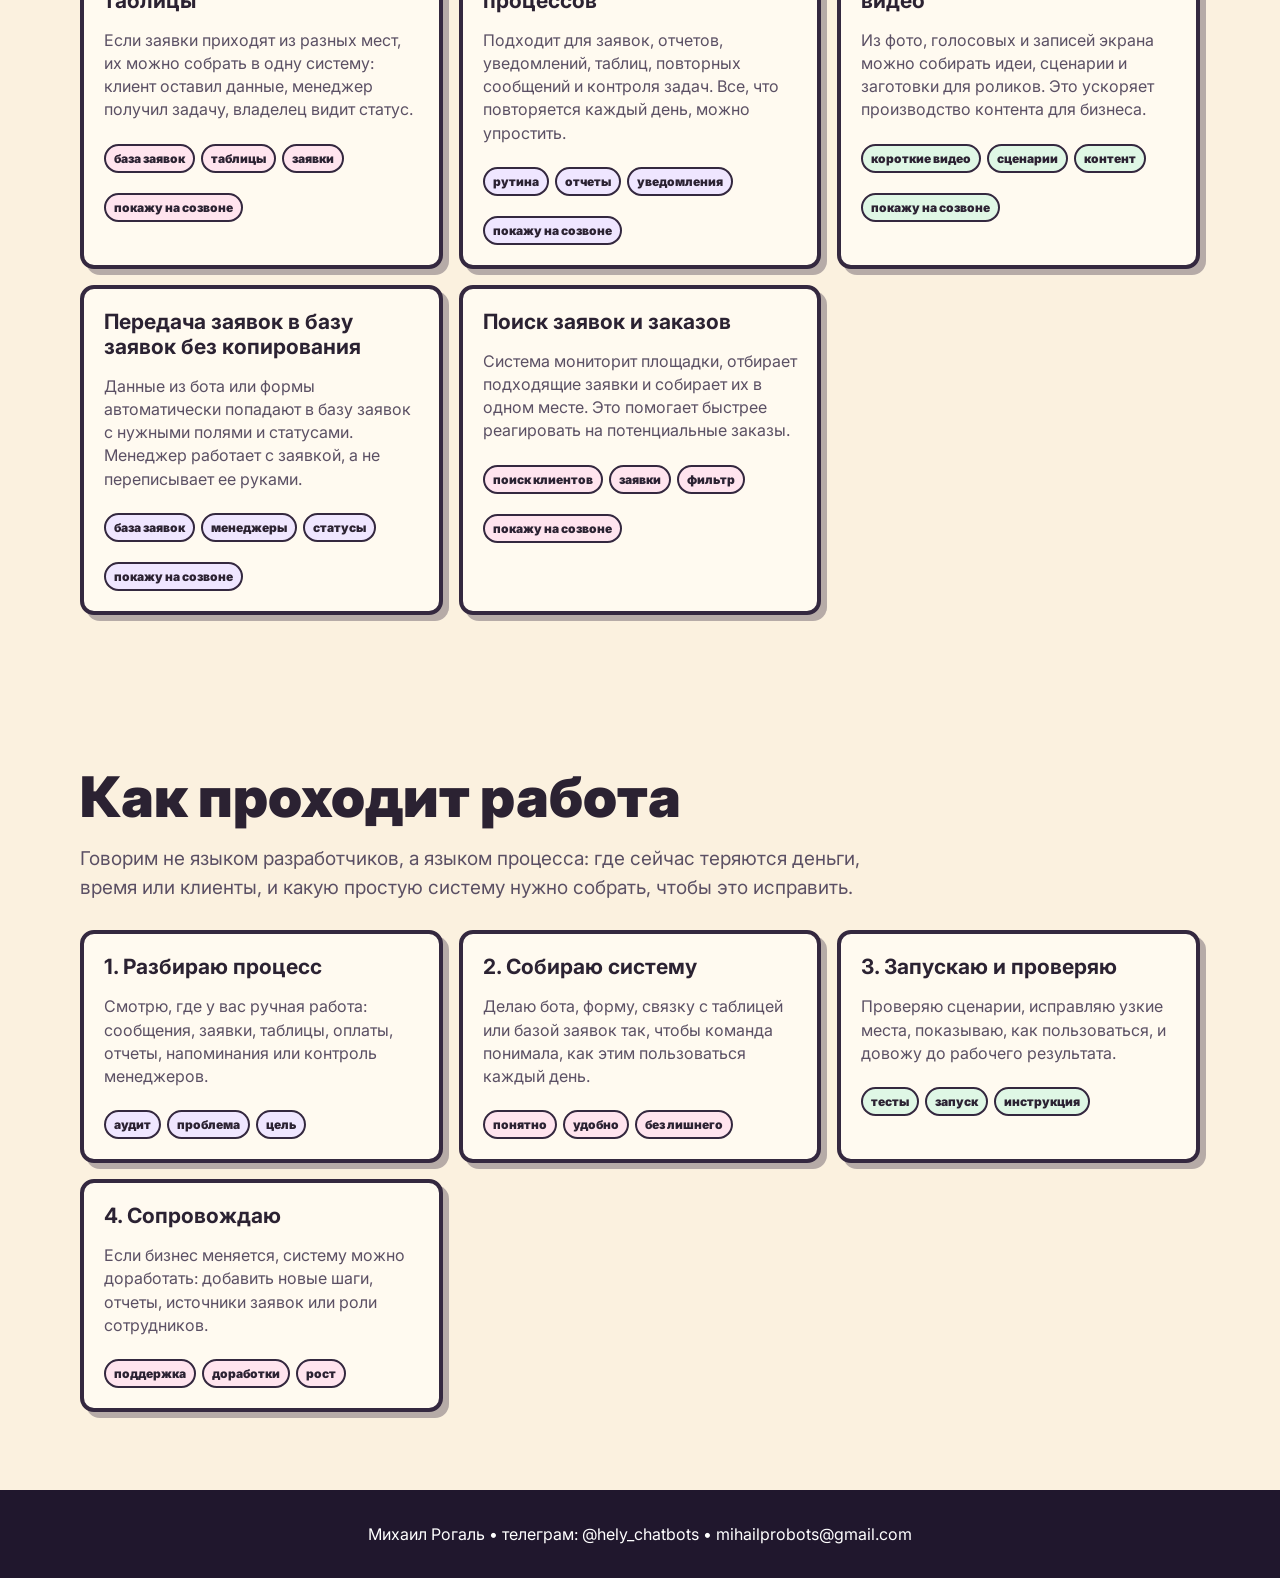
==== commit a3f9d0c0: "Update portfolio: index.html" ====
--- a/index.html
+++ b/index.html
@@ -4,7 +4,7 @@
   <meta charset="utf-8" />
   <meta name="viewport" content="width=device-width, initial-scale=1" />
   <title>Михаил Рогаль — автоматизация бизнеса с ИИ</title>
-  <meta name="description" content="Портфолио техспециалиста для бизнеса: автоматизация заявок, продаж, переписок, отчетов, онлайн-школ, базы заявок и рутинных процессов." />
+  <meta name="description" content="Автоматизация бизнеса с ИИ: заявки, продажи, переписки, отчеты, онлайн-школы, база заявок и рутинные процессы без ручной возни." />
   <meta property="og:title" content="Михаил Рогаль — автоматизация бизнеса с ИИ" />
   <meta property="og:description" content="Помогаю владельцам бизнеса меньше тратить время на рутину: заявки, продажи, сообщения, отчеты, оплаты и напоминания." />
   <meta name="theme-color" content="#fbf1df" />
@@ -18,7 +18,7 @@
     .logo{display:flex;align-items:center;gap:10px;font-weight:900;min-width:0;max-width:390px}.logo-mark{width:38px;height:38px;border:3px solid var(--line);border-radius:10px;background:linear-gradient(135deg,var(--yellow),var(--pink));box-shadow:3px 3px 0 var(--line);display:grid;place-items:center}.logo small{font-family:'JetBrains Mono',monospace;color:#4b3f56}.logo span:last-child{white-space:nowrap;overflow:hidden;text-overflow:ellipsis}.nav{display:flex;gap:8px;flex-wrap:nowrap;justify-content:flex-end;flex-shrink:0}.nav button,.nav a{border:2px solid var(--line);border-radius:10px;background:#fff7e8;padding:8px 11px;font-weight:900;text-decoration:none;box-shadow:3px 3px 0 rgba(52,40,63,.24)}.nav button:hover,.nav a:hover{transform:translate(-1px,-1px);box-shadow:5px 5px 0 rgba(52,40,63,.28)}
     .hero{min-height:100vh;padding:92px 20px 0;display:grid;place-items:end center;background:repeating-linear-gradient(90deg,#fff6e8 0 58px,#ecdcc5 59px 61px)}.scene{position:relative;width:min(1180px,100%);height:860px;min-height:860px;border-bottom:18px solid var(--desk);overflow:hidden}
     .wire{position:absolute;left:2%;right:4%;top:88px;height:60px;border-top:5px solid var(--line);border-radius:50%;transform:skewY(-4deg)}.bulb{position:absolute;top:100px;width:32px;height:32px;border:3px solid var(--line);border-radius:50%;background:var(--yellow);box-shadow:0 0 22px rgba(255,208,100,.75),3px 3px 0 rgba(52,40,63,.25)}.b1{left:10%}.b2{left:25%}.b3{left:42%}.b4{left:58%}.b5{left:76%}.b6{left:92%}
-    .intro{position:absolute;left:26px;top:150px;width:330px;padding:16px;border:4px solid var(--line);border-radius:18px;background:#fff9ec;box-shadow:var(--shadow);transform:rotate(-2deg)}.intro:before{content:"";position:absolute;top:-17px;left:50%;width:42px;height:15px;transform:translateX(-50%) rotate(2deg);border:3px solid var(--line);border-radius:4px;background:#f4dfbd}.badge{display:inline-block;border:3px solid var(--line);border-radius:999px;background:var(--cyan);padding:7px 10px;font-size:13px;font-weight:900;box-shadow:4px 4px 0 var(--line)}h1{margin:10px 0 9px;font-size:27px;line-height:1;font-weight:900;letter-spacing:0}.intro p{margin:0 0 12px;color:#4f435a;font-size:13px;line-height:1.35}.intro-actions{display:flex;gap:8px;flex-wrap:wrap}.live-links{position:absolute;left:28px;top:565px;width:286px;border:4px solid var(--line);border-radius:16px;background:#fffaf0;padding:12px;box-shadow:var(--shadow);transform:rotate(1.4deg);z-index:6}.live-links h3{margin:0 0 8px;font-size:15px}.live-links-grid{display:grid;grid-template-columns:1fr 1fr;gap:6px}.mini-link{display:block;border:2px solid var(--line);border-radius:9px;background:#efe6ff;padding:6px 7px;font-size:10.5px;font-weight:900;text-decoration:none;text-align:center;box-shadow:2px 2px 0 rgba(52,40,63,.22)}.mini-link:nth-child(2n){background:#ffe4ee}.mini-link:hover{transform:translate(-1px,-1px);box-shadow:4px 4px 0 rgba(52,40,63,.26)}.btn{border:3px solid var(--line);border-radius:12px;background:var(--yellow);padding:9px 11px;font-size:13px;font-weight:900;text-decoration:none;box-shadow:4px 4px 0 var(--line)}.btn.alt{background:#fff7e8}.btn:hover{transform:translate(-2px,-2px);box-shadow:7px 7px 0 var(--line)}
+    .intro{position:absolute;left:26px;top:150px;width:330px;padding:16px;border:4px solid var(--line);border-radius:18px;background:#fff9ec;box-shadow:var(--shadow);transform:rotate(-2deg)}.intro:before{content:"";position:absolute;top:-17px;left:50%;width:42px;height:15px;transform:translateX(-50%) rotate(2deg);border:3px solid var(--line);border-radius:4px;background:#f4dfbd}.badge{display:inline-block;border:3px solid var(--line);border-radius:999px;background:var(--cyan);padding:7px 10px;font-size:13px;font-weight:900;box-shadow:4px 4px 0 var(--line)}h1{margin:10px 0 9px;font-size:27px;line-height:1;font-weight:900;letter-spacing:0}.intro p{margin:0 0 12px;color:#4f435a;font-size:13px;line-height:1.35}.intro-actions{display:flex;gap:8px;flex-wrap:wrap}.live-links{position:absolute;left:28px;top:650px;width:286px;border:4px solid var(--line);border-radius:16px;background:#fffaf0;padding:12px;box-shadow:var(--shadow);transform:rotate(1.4deg);z-index:6}.live-links h3{margin:0 0 8px;font-size:15px}.live-links-grid{display:grid;grid-template-columns:1fr 1fr;gap:6px}.mini-link{display:block;border:2px solid var(--line);border-radius:9px;background:#efe6ff;padding:6px 7px;font-size:10.5px;font-weight:900;text-decoration:none;text-align:center;box-shadow:2px 2px 0 rgba(52,40,63,.22)}.mini-link:nth-child(2n){background:#ffe4ee}.mini-link:hover{transform:translate(-1px,-1px);box-shadow:4px 4px 0 rgba(52,40,63,.26)}.btn{border:3px solid var(--line);border-radius:12px;background:var(--yellow);padding:9px 11px;font-size:13px;font-weight:900;text-decoration:none;box-shadow:4px 4px 0 var(--line)}.btn.alt{background:#fff7e8}.btn:hover{transform:translate(-2px,-2px);box-shadow:7px 7px 0 var(--line)}
     .plant{display:none;position:absolute;left:34px;bottom:18px;width:128px;height:210px}.leaf{position:absolute;bottom:70px;left:58px;width:10px;height:135px;border:3px solid var(--line);border-radius:99px;background:var(--green);transform-origin:bottom}.leaf.a{transform:rotate(-42deg)}.leaf.b{transform:rotate(-17deg);height:165px}.leaf.c{transform:rotate(18deg);height:150px}.leaf.d{transform:rotate(45deg);height:128px}.pot{position:absolute;bottom:0;left:26px;width:86px;height:66px;border:4px solid var(--line);border-radius:8px 8px 20px 20px;background:#df918b;box-shadow:5px 5px 0 rgba(52,40,63,.25)}
     .monitor{position:absolute;left:385px;top:280px;width:410px;height:270px;z-index:8}.sticky{position:absolute;left:18px;top:-64px;z-index:10;width:132px;height:116px;padding:14px 10px;border:4px solid var(--line);border-radius:8px;background:var(--yellow);box-shadow:5px 5px 0 rgba(52,40,63,.25);font-weight:900;text-align:center;transform:rotate(-5deg)}.sticky small{display:block;margin-top:10px;border:2px solid var(--line);border-radius:5px;background:var(--pink);padding:3px}.crt{position:absolute;inset:0;border:5px solid var(--line);border-radius:28px;background:linear-gradient(135deg,#b795ff,#8f6fe8);box-shadow:var(--shadow)}.screen{position:absolute;left:46px;right:46px;top:38px;height:160px;border:5px solid var(--line);border-radius:24px;background:radial-gradient(circle at 50% 55%,#34224b 0,#20172d 65%);display:grid;place-items:center;color:#d8caff;text-align:center;overflow:hidden}.screen:after{content:"";position:absolute;inset:0;background:repeating-linear-gradient(0deg,rgba(255,255,255,.045),rgba(255,255,255,.045) 2px,transparent 3px,transparent 6px)}.screen-face{display:none}.screen-title{position:absolute;z-index:3;top:18px;left:50%;transform:translateX(-50%);border:2px solid #d8caff;border-radius:999px;padding:5px 10px;color:#fff;background:rgba(216,202,255,.12);font-size:12px;font-weight:900;letter-spacing:0}.screen-sub{position:absolute;z-index:3;top:72px;left:50%;width:240px;transform:translateX(-50%);color:#ffe37a;font-size:13px;font-weight:900;white-space:normal;line-height:1.25}.term-lines a{color:#00e2d6;text-decoration:underline;text-underline-offset:3px;font-weight:900}.open-terminal{position:absolute;z-index:3;bottom:25px;left:50%;transform:translateX(-50%);border:0;background:none;color:#d8caff;font-weight:900;text-shadow:0 0 14px rgba(216,202,255,.65)}.base{position:absolute;left:34px;right:34px;bottom:20px;height:64px;border:4px solid var(--line);border-radius:0 0 18px 18px;background:#ead9c2}.base:before{content:"";position:absolute;left:28px;top:20px;width:88px;height:35px;background:repeating-linear-gradient(90deg,var(--line) 0 6px,transparent 7px 18px)}.base:after{content:"";position:absolute;right:58px;top:23px;width:156px;height:22px;border:4px solid var(--line);border-radius:6px;background:#2d2340}
     .board{position:absolute;right:20px;top:140px;width:380px;height:260px;border:5px solid var(--line);border-radius:16px;background:#fffdf1;box-shadow:var(--shadow);overflow:hidden}.board-head{height:62px;display:grid;place-items:center;background:linear-gradient(135deg,#b99cff,#9b78ef);border-bottom:4px solid var(--line);font-size:20px;font-weight:900}.stack-line{margin:16px 20px 0;border:3px solid var(--line);border-radius:9px;background:#efe6ff;color:var(--purple-dark);font-size:16px;font-weight:900;padding:10px}.board-bars{margin:18px 22px;display:grid;gap:12px}.bar{height:8px;background:var(--line);border-radius:99px}.bar.short{width:72%}.course-btn{position:absolute;right:18px;bottom:16px;border:3px solid var(--line);border-radius:10px;background:var(--yellow);padding:10px 14px;font-weight:900;box-shadow:3px 3px 0 var(--line)}
@@ -27,7 +27,7 @@
     .hot{cursor:pointer;transition:transform .18s ease,filter .18s ease}.hot:not(.mouse):after{display:none}.hot:hover{filter:saturate(1.12);transform:translateY(-5px)}
     .strip{padding:42px 20px;background:#20172d;color:#fff}.strip-inner{max-width:1120px;margin:auto;display:grid;grid-template-columns:repeat(4,1fr);gap:14px}.stat{border:3px solid #fff;border-radius:14px;padding:18px;background:#302342;box-shadow:5px 5px 0 #000}.stat b{display:block;color:var(--yellow);font-size:28px}.section{max-width:1160px;margin:auto;padding:78px 20px}.section h2{margin:0 0 14px;font-size:clamp(32px,5vw,56px);line-height:.96;font-weight:900}.lead{max-width:820px;color:#5b5064;font-size:19px;line-height:1.55}.grid{display:grid;grid-template-columns:repeat(3,1fr);gap:16px;margin-top:28px}.card{border:4px solid var(--line);border-radius:14px;background:#fffaf0;padding:20px;box-shadow:6px 6px 0 rgba(52,40,63,.35);transition:.18s}.card:hover{transform:translate(-3px,-4px);box-shadow:10px 10px 0 rgba(52,40,63,.38)}.card h3{margin:0 0 10px;font-size:21px}.card p{color:#5b5064;line-height:1.45}.tag{display:inline-block;margin:6px 6px 0 0;border:2px solid var(--line);border-radius:999px;padding:5px 8px;background:#efe6ff;font-size:12px;font-weight:900}.card:nth-child(2n) .tag{background:#ffe4ee}.card:nth-child(3n) .tag{background:#dff7e5}.case-actions{display:flex;gap:8px;flex-wrap:wrap;margin-top:14px}.case-link{display:inline-flex;border:3px solid var(--line);border-radius:10px;background:var(--yellow);padding:8px 10px;font-weight:900;text-decoration:none;box-shadow:3px 3px 0 rgba(52,40,63,.28)}.case-link:hover{transform:translate(-1px,-1px);box-shadow:5px 5px 0 rgba(52,40,63,.32)}
     .overlay{position:fixed;inset:0;z-index:50;display:none;align-items:center;justify-content:center;padding:18px;background:rgba(18,14,23,.72);backdrop-filter:blur(5px)}.overlay.show{display:flex}.window{width:min(900px,96vw);max-height:86vh;overflow:auto;border:5px solid var(--line);border-radius:20px;background:#fffde9;box-shadow:12px 12px 0 rgba(0,0,0,.35)}.winbar{position:sticky;top:0;z-index:2;display:flex;align-items:center;justify-content:space-between;padding:16px 20px;border-bottom:4px solid var(--line);background:#c6b0ff}.close{width:42px;height:42px;border:3px solid var(--line);border-radius:50%;background:#ff9ab7;font-weight:900}.winbody{padding:24px}.terminal{background:#1b1127;color:#f7f1ff}.terminal .winbar{background:#332245;color:#d6c2ff}.term-lines{min-height:390px;font-family:'JetBrains Mono',monospace;font-size:16px;line-height:1.75;white-space:pre-wrap}.prompt{color:#ffd064}.cyan{color:#00e2d6}.green{color:#70e986}.yellow{color:#ffd064}.pink{color:#ff9ab7}.project-list{display:grid;gap:14px}.project{border:4px solid var(--line);border-radius:12px;background:white;padding:18px;box-shadow:5px 5px 0 rgba(52,40,63,.18)}.project:before{content:none;display:none}.project-top{display:flex;justify-content:space-between;gap:12px}.pill{display:none}.course-grid,.contact-grid{display:grid;grid-template-columns:repeat(2,1fr);gap:14px}.course{border:4px solid var(--line);border-radius:12px;background:#f0e7ff;padding:18px;box-shadow:5px 5px 0 rgba(52,40,63,.24)}.course:nth-child(2n){background:#ffe6ef}.course b{display:block;margin-bottom:8px;font-size:18px}.course strong{display:inline-block;margin-bottom:7px;border:2px solid var(--line);border-radius:8px;background:var(--yellow);padding:3px 7px}.contact-grid a{display:block;text-align:center;border:4px solid var(--line);border-radius:12px;background:var(--yellow);padding:18px;font-weight:900;text-decoration:none;box-shadow:5px 5px 0 rgba(52,40,63,.3)}footer{padding:34px 20px;background:#20172d;color:#fff;text-align:center}.wobble{animation:wobble .45s ease}@keyframes wobble{20%{transform:rotate(-2deg) scale(1.03)}60%{transform:rotate(2deg) scale(1.03)}}
-    @media(max-width:950px){.top{align-items:flex-start}.nav button,.nav a{font-size:12px;padding:7px}.scene{height:1420px;min-height:1420px}.intro{position:relative;left:auto;top:auto;width:auto;margin:18px 0;transform:none}.live-links{left:5px;top:385px;bottom:auto;width:330px;transform:none}.monitor{left:5px;top:575px;width:380px;height:270px}.screen{left:38px;right:38px;height:150px}.board{right:0;top:860px;width:320px;height:220px}.shelf{right:20px;top:1100px;width:300px}.phone{right:12px;bottom:72px}.keyboard{left:5px;bottom:46px;width:360px;height:96px}.mouse,.cup,.plant{display:none}.strip-inner,.grid,.course-grid,.contact-grid{grid-template-columns:1fr}.hero{padding-top:92px}}
+    @media(max-width:950px){.top{align-items:flex-start}.nav button,.nav a{font-size:12px;padding:7px}.scene{height:1490px;min-height:1490px}.intro{position:relative;left:auto;top:auto;width:auto;margin:18px 0;transform:none}.live-links{left:5px;top:430px;bottom:auto;width:330px;transform:none}.monitor{left:5px;top:650px;width:380px;height:270px}.screen{left:38px;right:38px;height:150px}.board{right:0;top:935px;width:320px;height:220px}.shelf{right:20px;top:1175px;width:300px}.phone{right:12px;bottom:72px}.keyboard{left:5px;bottom:46px;width:360px;height:96px}.mouse,.cup,.plant{display:none}.strip-inner,.grid,.course-grid,.contact-grid{grid-template-columns:1fr}.hero{padding-top:92px}}
   </style>
 </head>
 <body class="grain">
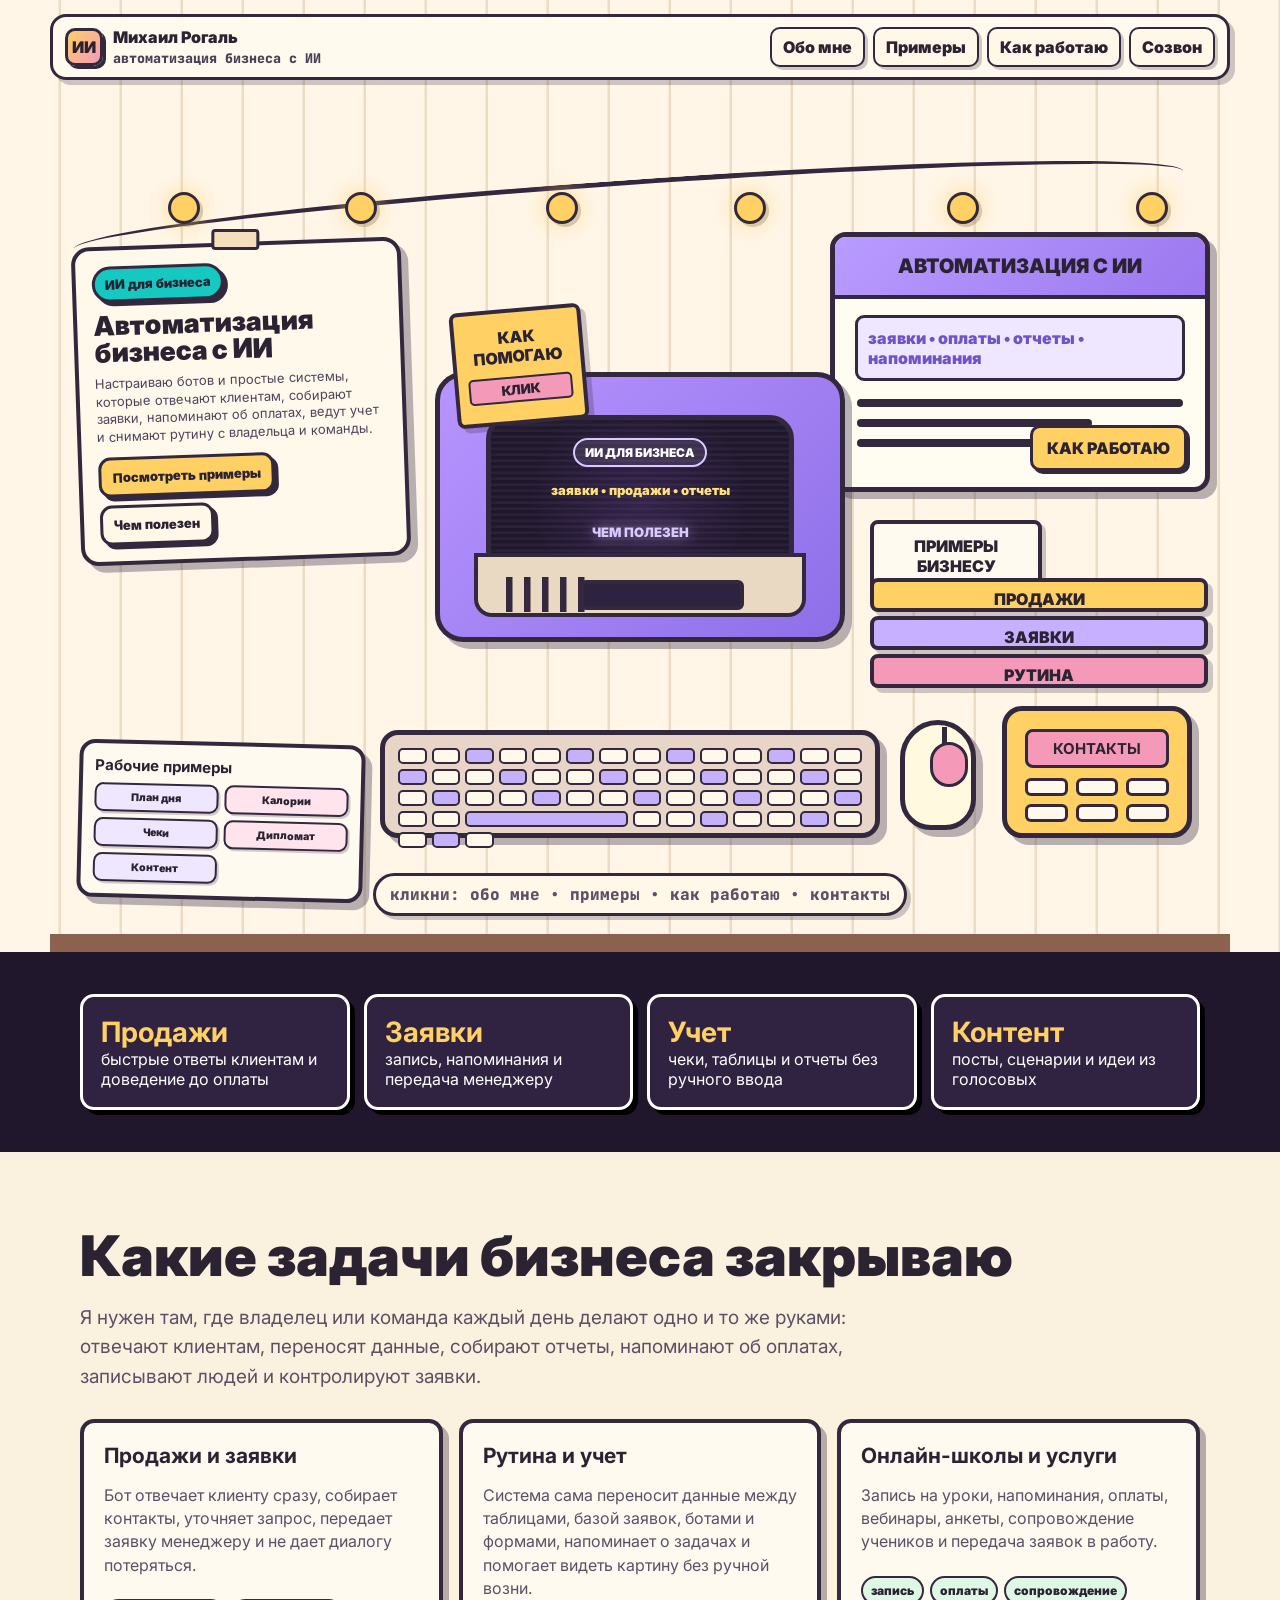
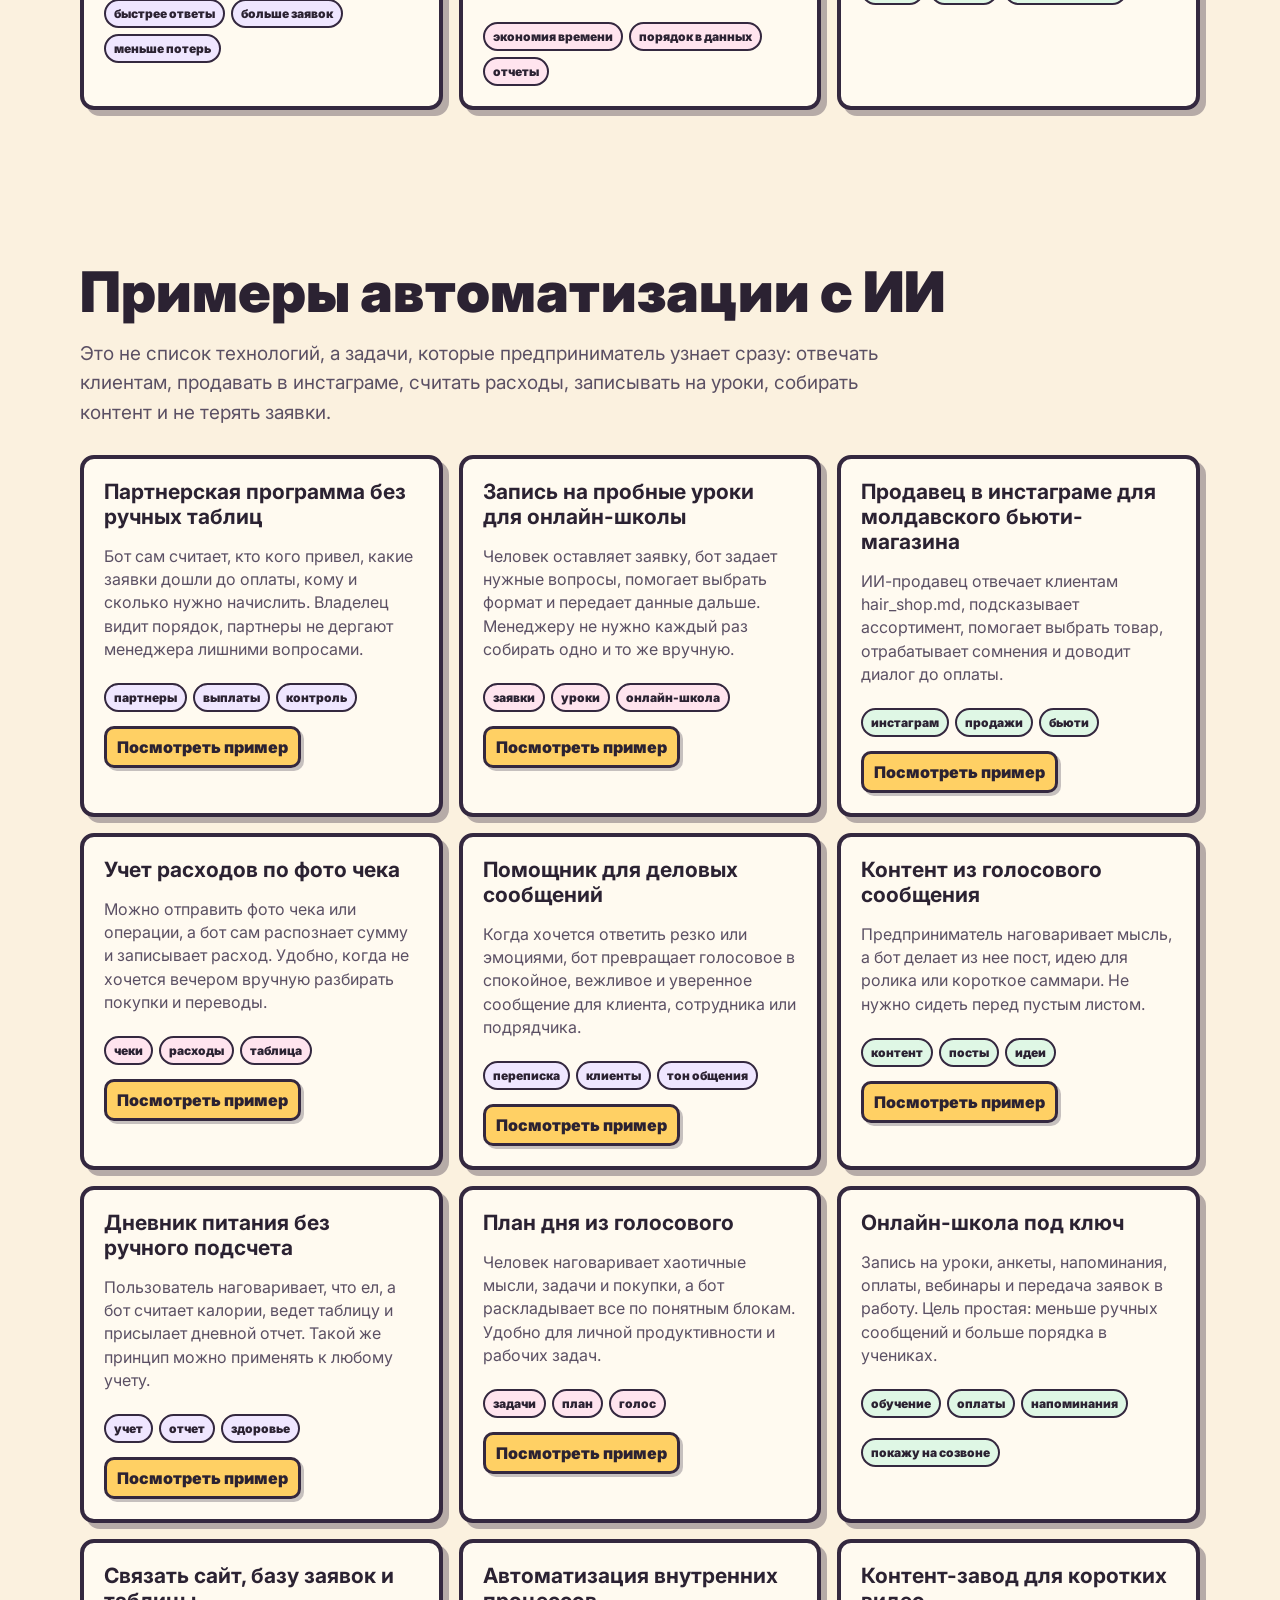
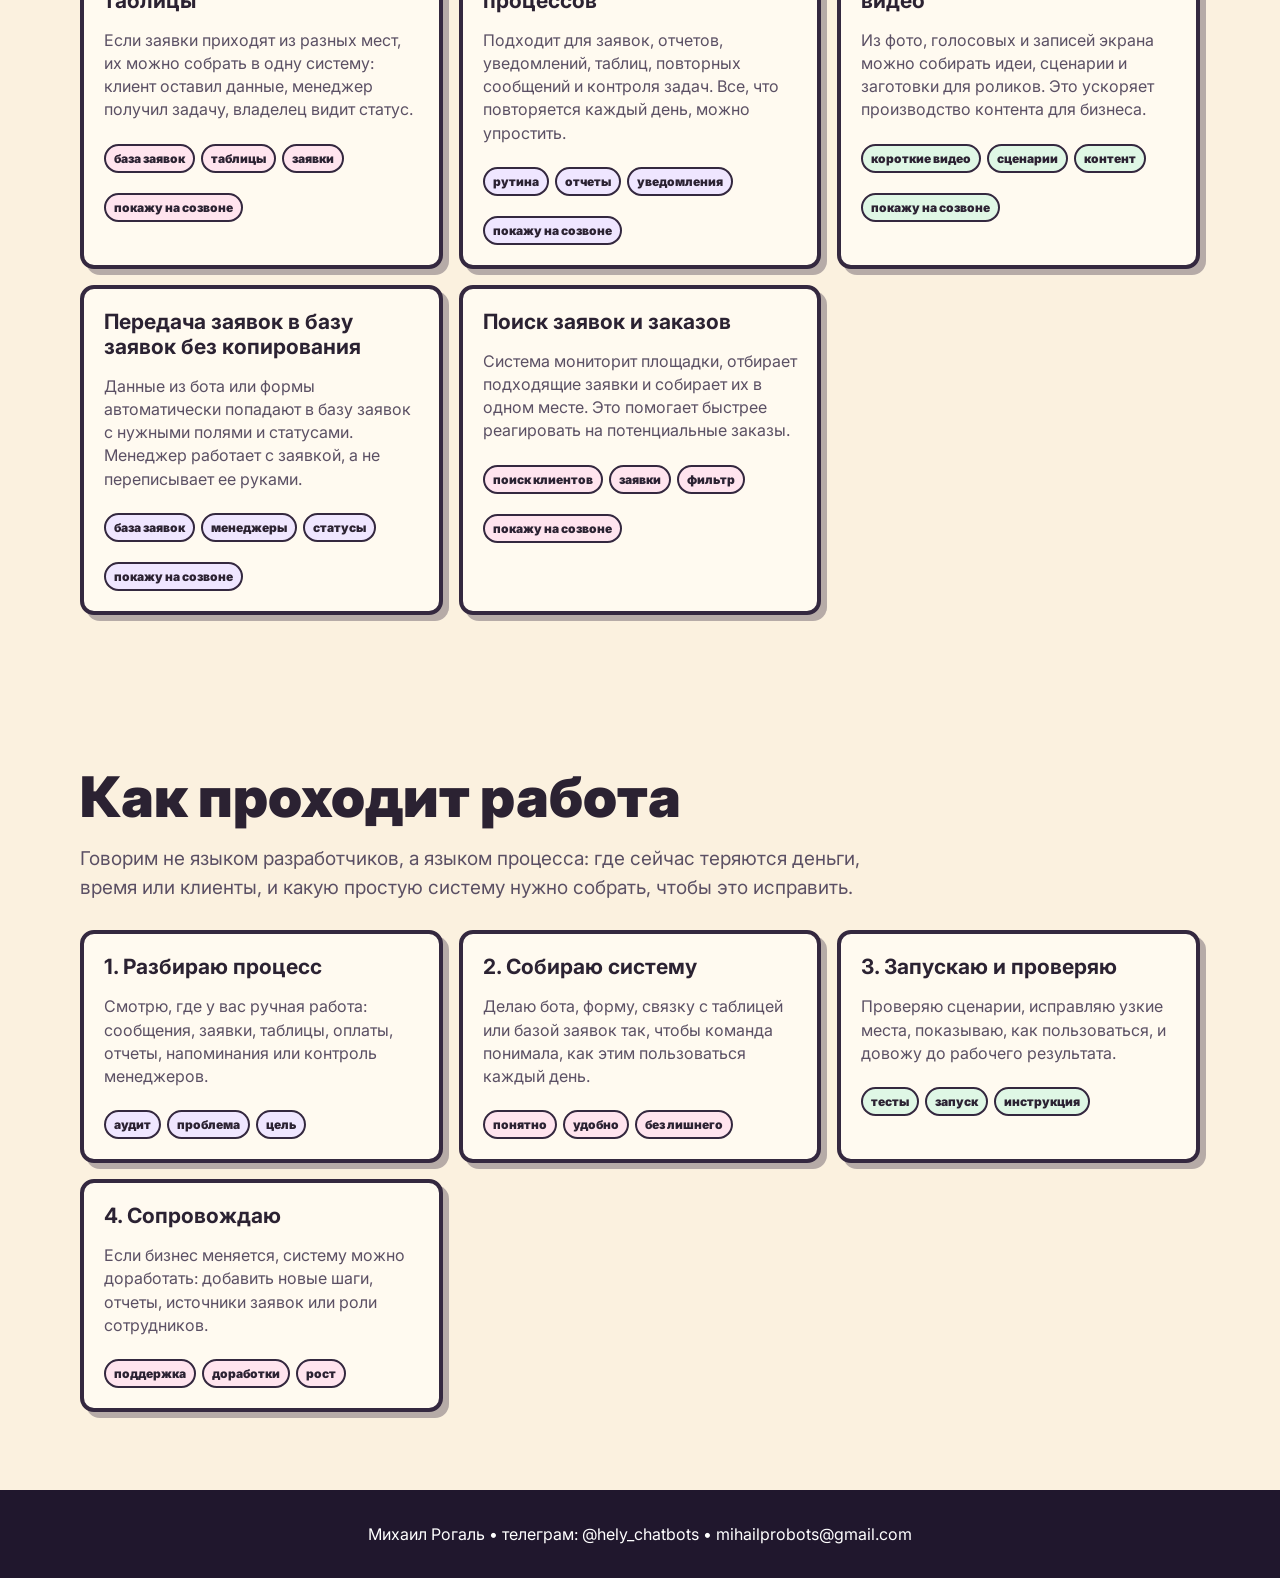
==== commit 43784cfc: "Update portfolio: index.html" ====
--- a/index.html
+++ b/index.html
@@ -20,7 +20,7 @@
     .wire{position:absolute;left:2%;right:4%;top:88px;height:60px;border-top:5px solid var(--line);border-radius:50%;transform:skewY(-4deg)}.bulb{position:absolute;top:100px;width:32px;height:32px;border:3px solid var(--line);border-radius:50%;background:var(--yellow);box-shadow:0 0 22px rgba(255,208,100,.75),3px 3px 0 rgba(52,40,63,.25)}.b1{left:10%}.b2{left:25%}.b3{left:42%}.b4{left:58%}.b5{left:76%}.b6{left:92%}
     .intro{position:absolute;left:26px;top:150px;width:330px;padding:16px;border:4px solid var(--line);border-radius:18px;background:#fff9ec;box-shadow:var(--shadow);transform:rotate(-2deg)}.intro:before{content:"";position:absolute;top:-17px;left:50%;width:42px;height:15px;transform:translateX(-50%) rotate(2deg);border:3px solid var(--line);border-radius:4px;background:#f4dfbd}.badge{display:inline-block;border:3px solid var(--line);border-radius:999px;background:var(--cyan);padding:7px 10px;font-size:13px;font-weight:900;box-shadow:4px 4px 0 var(--line)}h1{margin:10px 0 9px;font-size:27px;line-height:1;font-weight:900;letter-spacing:0}.intro p{margin:0 0 12px;color:#4f435a;font-size:13px;line-height:1.35}.intro-actions{display:flex;gap:8px;flex-wrap:wrap}.live-links{position:absolute;left:28px;top:650px;width:286px;border:4px solid var(--line);border-radius:16px;background:#fffaf0;padding:12px;box-shadow:var(--shadow);transform:rotate(1.4deg);z-index:6}.live-links h3{margin:0 0 8px;font-size:15px}.live-links-grid{display:grid;grid-template-columns:1fr 1fr;gap:6px}.mini-link{display:block;border:2px solid var(--line);border-radius:9px;background:#efe6ff;padding:6px 7px;font-size:10.5px;font-weight:900;text-decoration:none;text-align:center;box-shadow:2px 2px 0 rgba(52,40,63,.22)}.mini-link:nth-child(2n){background:#ffe4ee}.mini-link:hover{transform:translate(-1px,-1px);box-shadow:4px 4px 0 rgba(52,40,63,.26)}.btn{border:3px solid var(--line);border-radius:12px;background:var(--yellow);padding:9px 11px;font-size:13px;font-weight:900;text-decoration:none;box-shadow:4px 4px 0 var(--line)}.btn.alt{background:#fff7e8}.btn:hover{transform:translate(-2px,-2px);box-shadow:7px 7px 0 var(--line)}
     .plant{display:none;position:absolute;left:34px;bottom:18px;width:128px;height:210px}.leaf{position:absolute;bottom:70px;left:58px;width:10px;height:135px;border:3px solid var(--line);border-radius:99px;background:var(--green);transform-origin:bottom}.leaf.a{transform:rotate(-42deg)}.leaf.b{transform:rotate(-17deg);height:165px}.leaf.c{transform:rotate(18deg);height:150px}.leaf.d{transform:rotate(45deg);height:128px}.pot{position:absolute;bottom:0;left:26px;width:86px;height:66px;border:4px solid var(--line);border-radius:8px 8px 20px 20px;background:#df918b;box-shadow:5px 5px 0 rgba(52,40,63,.25)}
-    .monitor{position:absolute;left:385px;top:280px;width:410px;height:270px;z-index:8}.sticky{position:absolute;left:18px;top:-64px;z-index:10;width:132px;height:116px;padding:14px 10px;border:4px solid var(--line);border-radius:8px;background:var(--yellow);box-shadow:5px 5px 0 rgba(52,40,63,.25);font-weight:900;text-align:center;transform:rotate(-5deg)}.sticky small{display:block;margin-top:10px;border:2px solid var(--line);border-radius:5px;background:var(--pink);padding:3px}.crt{position:absolute;inset:0;border:5px solid var(--line);border-radius:28px;background:linear-gradient(135deg,#b795ff,#8f6fe8);box-shadow:var(--shadow)}.screen{position:absolute;left:46px;right:46px;top:38px;height:160px;border:5px solid var(--line);border-radius:24px;background:radial-gradient(circle at 50% 55%,#34224b 0,#20172d 65%);display:grid;place-items:center;color:#d8caff;text-align:center;overflow:hidden}.screen:after{content:"";position:absolute;inset:0;background:repeating-linear-gradient(0deg,rgba(255,255,255,.045),rgba(255,255,255,.045) 2px,transparent 3px,transparent 6px)}.screen-face{display:none}.screen-title{position:absolute;z-index:3;top:18px;left:50%;transform:translateX(-50%);border:2px solid #d8caff;border-radius:999px;padding:5px 10px;color:#fff;background:rgba(216,202,255,.12);font-size:12px;font-weight:900;letter-spacing:0}.screen-sub{position:absolute;z-index:3;top:72px;left:50%;width:240px;transform:translateX(-50%);color:#ffe37a;font-size:13px;font-weight:900;white-space:normal;line-height:1.25}.term-lines a{color:#00e2d6;text-decoration:underline;text-underline-offset:3px;font-weight:900}.open-terminal{position:absolute;z-index:3;bottom:25px;left:50%;transform:translateX(-50%);border:0;background:none;color:#d8caff;font-weight:900;text-shadow:0 0 14px rgba(216,202,255,.65)}.base{position:absolute;left:34px;right:34px;bottom:20px;height:64px;border:4px solid var(--line);border-radius:0 0 18px 18px;background:#ead9c2}.base:before{content:"";position:absolute;left:28px;top:20px;width:88px;height:35px;background:repeating-linear-gradient(90deg,var(--line) 0 6px,transparent 7px 18px)}.base:after{content:"";position:absolute;right:58px;top:23px;width:156px;height:22px;border:4px solid var(--line);border-radius:6px;background:#2d2340}
+    .monitor{position:absolute;left:385px;top:280px;width:410px;height:270px;z-index:8}.sticky{position:absolute;left:18px;top:-64px;z-index:10;width:132px;height:116px;padding:14px 10px;border:4px solid var(--line);border-radius:8px;background:var(--yellow);box-shadow:5px 5px 0 rgba(52,40,63,.25);font-weight:900;text-align:center;transform:rotate(-5deg)}.sticky small{display:block;margin-top:10px;border:2px solid var(--line);border-radius:5px;background:var(--pink);padding:3px}.crt{position:absolute;inset:0;border:5px solid var(--line);border-radius:28px;background:linear-gradient(135deg,#b795ff,#8f6fe8);box-shadow:var(--shadow)}.screen{position:absolute;left:46px;right:46px;top:38px;height:160px;border:5px solid var(--line);border-radius:24px;background:radial-gradient(circle at 50% 55%,#34224b 0,#20172d 65%);display:grid;place-items:center;color:#d8caff;text-align:center;overflow:hidden}.screen:after{content:"";position:absolute;inset:0;background:repeating-linear-gradient(0deg,rgba(255,255,255,.045),rgba(255,255,255,.045) 2px,transparent 3px,transparent 6px)}.screen-face{display:none}.screen-title{position:absolute;z-index:3;top:18px;left:50%;transform:translateX(-50%);border:2px solid #d8caff;border-radius:999px;padding:5px 10px;color:#fff;background:rgba(216,202,255,.12);font-size:12px;font-weight:900;letter-spacing:0}.screen-sub{position:absolute;z-index:3;top:62px;left:50%;width:250px;transform:translateX(-50%);color:#ffe37a;font-size:13px;font-weight:900;white-space:normal;line-height:1.25}.term-lines a{color:#00e2d6;text-decoration:underline;text-underline-offset:3px;font-weight:900}.open-terminal{position:absolute;z-index:3;bottom:30px;left:50%;width:190px;transform:translateX(-50%);border:0;background:none;color:#d8caff;font-size:13px;font-weight:900;line-height:1;white-space:nowrap;text-align:center;text-shadow:0 0 14px rgba(216,202,255,.65)}.base{position:absolute;left:34px;right:34px;bottom:20px;height:64px;border:4px solid var(--line);border-radius:0 0 18px 18px;background:#ead9c2}.base:before{content:"";position:absolute;left:28px;top:20px;width:88px;height:35px;background:repeating-linear-gradient(90deg,var(--line) 0 6px,transparent 7px 18px)}.base:after{content:"";position:absolute;right:58px;top:23px;width:156px;height:22px;border:4px solid var(--line);border-radius:6px;background:#2d2340}
     .board{position:absolute;right:20px;top:140px;width:380px;height:260px;border:5px solid var(--line);border-radius:16px;background:#fffdf1;box-shadow:var(--shadow);overflow:hidden}.board-head{height:62px;display:grid;place-items:center;background:linear-gradient(135deg,#b99cff,#9b78ef);border-bottom:4px solid var(--line);font-size:20px;font-weight:900}.stack-line{margin:16px 20px 0;border:3px solid var(--line);border-radius:9px;background:#efe6ff;color:var(--purple-dark);font-size:16px;font-weight:900;padding:10px}.board-bars{margin:18px 22px;display:grid;gap:12px}.bar{height:8px;background:var(--line);border-radius:99px}.bar.short{width:72%}.course-btn{position:absolute;right:18px;bottom:16px;border:3px solid var(--line);border-radius:10px;background:var(--yellow);padding:10px 14px;font-weight:900;box-shadow:3px 3px 0 var(--line)}
     .shelf{position:absolute;right:22px;top:486px;width:338px;height:124px;z-index:9}.shelf-title{position:absolute;top:-58px;left:0;width:172px;padding:12px;border:4px solid var(--line);border-radius:8px;background:#fffaf0;text-align:center;font-weight:900;box-shadow:4px 4px 0 rgba(52,40,63,.25)}.book{position:absolute;left:0;right:0;height:34px;border:4px solid var(--line);border-radius:8px;text-align:center;font-weight:900;padding-top:7px;box-shadow:5px 5px 0 rgba(52,40,63,.24)}.book.one{top:0;background:var(--yellow)}.book.two{top:38px;background:#c6b0ff}.book.three{top:76px;background:var(--pink)}
     .phone{position:absolute;right:38px;bottom:96px;width:190px;height:132px;border:5px solid var(--line);border-radius:20px;background:var(--yellow);box-shadow:var(--shadow);padding:18px}.phone h3{margin:0 0 10px;border:3px solid var(--line);border-radius:8px;background:var(--pink);padding:7px;text-align:center;font-size:15px}.dial{display:grid;grid-template-columns:repeat(3,1fr);gap:8px}.dial span{height:18px;border:3px solid var(--line);border-radius:6px;background:#fff8ec}.keyboard{position:absolute;left:330px;bottom:96px;width:500px;height:108px;border:5px solid var(--line);border-radius:18px;background:#e7d6c8;box-shadow:var(--shadow);padding:13px}.keys{display:grid;grid-template-columns:repeat(14,1fr);gap:5px}.key{height:16px;border:2px solid var(--line);border-radius:5px;background:#fff9ec}.key:nth-child(3n){background:#c5b1fa}.space{grid-column:span 5;background:#c5b1fa}.mouse{position:absolute;right:254px;bottom:104px;width:76px;height:110px;border:5px solid var(--line);border-radius:42px 42px 34px 34px;background:#fff9df;box-shadow:var(--shadow)}.mouse:before{content:"";position:absolute;top:2px;left:37px;width:5px;height:42px;background:var(--line)}.mouse:after{content:"";position:absolute;top:17px;left:25px;width:32px;height:39px;border:3px solid var(--line);border-radius:20px;background:var(--pink)}.cup{display:none;position:absolute;right:12px;bottom:22px;width:82px;height:92px;border:4px solid var(--line);border-radius:8px 8px 28px 28px;background:#b9e4e2;box-shadow:5px 5px 0 rgba(52,40,63,.25)}.cup:after{content:"";position:absolute;right:-27px;top:20px;width:34px;height:38px;border:5px solid var(--line);border-left:0;border-radius:0 20px 20px 0}.hint{position:absolute;left:50%;bottom:18px;transform:translateX(-50%);border:3px solid var(--line);border-radius:999px;background:#fff7e8;padding:8px 14px;font-weight:900;color:#5d5066;box-shadow:4px 4px 0 rgba(52,40,63,.25)}
@@ -36,7 +36,7 @@
     <section class="hero" id="home"><div class="scene" aria-label="Интерактивная мастерская автоматизации"><div class="wire"></div><i class="bulb b1"></i><i class="bulb b2"></i><i class="bulb b3"></i><i class="bulb b4"></i><i class="bulb b5"></i><i class="bulb b6"></i>
       <div class="intro"><span class="badge">ИИ для бизнеса</span><h1>Автоматизация бизнеса с ИИ</h1><p>Настраиваю ботов и простые системы, которые отвечают клиентам, собирают заявки, напоминают об оплатах, ведут учет и снимают рутину с владельца и команды.</p><div class="intro-actions"><button class="btn" data-open="projects">Посмотреть примеры</button><button class="btn alt" data-open="terminal">Чем полезен</button></div></div>
       <div class="plant"><i class="leaf a"></i><i class="leaf b"></i><i class="leaf c"></i><i class="leaf d"></i><i class="pot"></i></div><div class="live-links"><h3>Рабочие примеры</h3><div class="live-links-grid"><a class="mini-link" href="https://t.me/ClearYourHead_bot" target="_blank" rel="noreferrer">План дня</a><a class="mini-link" href="https://t.me/counthealthylife_bot" target="_blank" rel="noreferrer">Калории</a><a class="mini-link" href="https://t.me/savereceipt_bot" target="_blank" rel="noreferrer">Чеки</a><a class="mini-link" href="https://t.me/mydiplomat_bot" target="_blank" rel="noreferrer">Дипломат</a><a class="mini-link" href="https://t.me/makemycontent_bot" target="_blank" rel="noreferrer">Контент</a></div></div>
-      <div class="monitor hot" data-open="terminal" aria-label="Открыть обо мне"><div class="sticky">КАК ПОМОГАЮ<small>КЛИК</small></div><div class="crt"><div class="screen"><div class="screen-title">ИИ ДЛЯ БИЗНЕСА</div><div class="screen-face">• •<br>▭</div><div class="screen-sub">заявки • продажи • отчеты</div><button class="open-terminal">[ ЧЕМ ПОЛЕЗЕН ]</button></div><div class="base"></div></div></div>
+      <div class="monitor hot" data-open="terminal" aria-label="Открыть обо мне"><div class="sticky">КАК ПОМОГАЮ<small>КЛИК</small></div><div class="crt"><div class="screen"><div class="screen-title">ИИ ДЛЯ БИЗНЕСА</div><div class="screen-face">• •<br>▭</div><div class="screen-sub">заявки • продажи • отчеты</div><button class="open-terminal">ЧЕМ ПОЛЕЗЕН</button></div><div class="base"></div></div></div>
       <div class="board hot" data-open="courses" aria-label="Открыть как работаю"><div class="board-head">АВТОМАТИЗАЦИЯ С ИИ</div><div class="stack-line">заявки • оплаты • отчеты • напоминания</div><div class="board-bars"><i class="bar"></i><i class="bar short"></i><i class="bar"></i></div><button class="course-btn">КАК РАБОТАЮ</button></div>
       <div class="shelf hot" data-open="projects" aria-label="Открыть проекты"><div class="shelf-title">ПРИМЕРЫ БИЗНЕСУ</div><div class="book one">ПРОДАЖИ</div><div class="book two">ЗАЯВКИ</div><div class="book three">РУТИНА</div></div>
       <div class="phone hot" data-open="contact" aria-label="Открыть контакты"><h3>КОНТАКТЫ</h3><div class="dial"><span></span><span></span><span></span><span></span><span></span><span></span></div></div><div class="keyboard"><div class="keys" aria-hidden="true"></div></div><div class="mouse hot" data-open="projects" aria-label="Мышка открывает проекты"></div><div class="cup"></div><div class="hint mono">кликни: обо мне • примеры • как работаю • контакты</div>
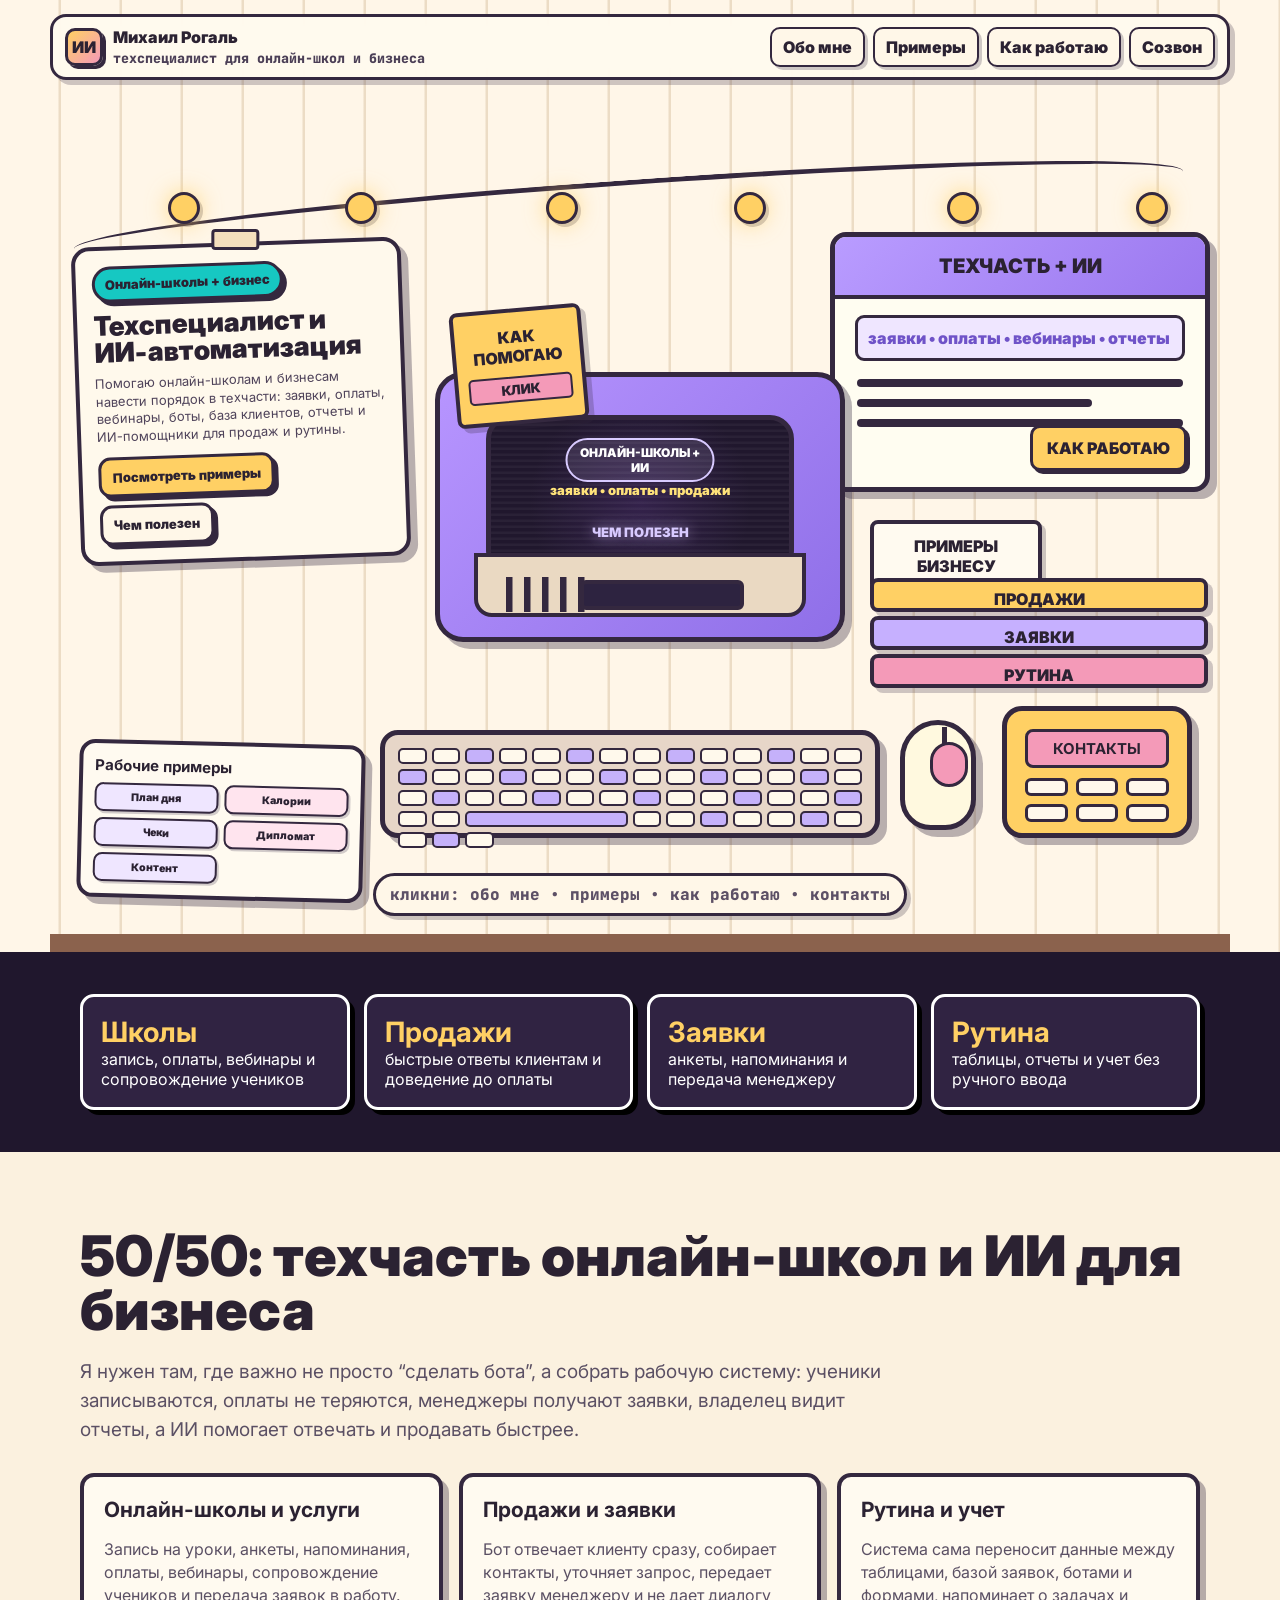
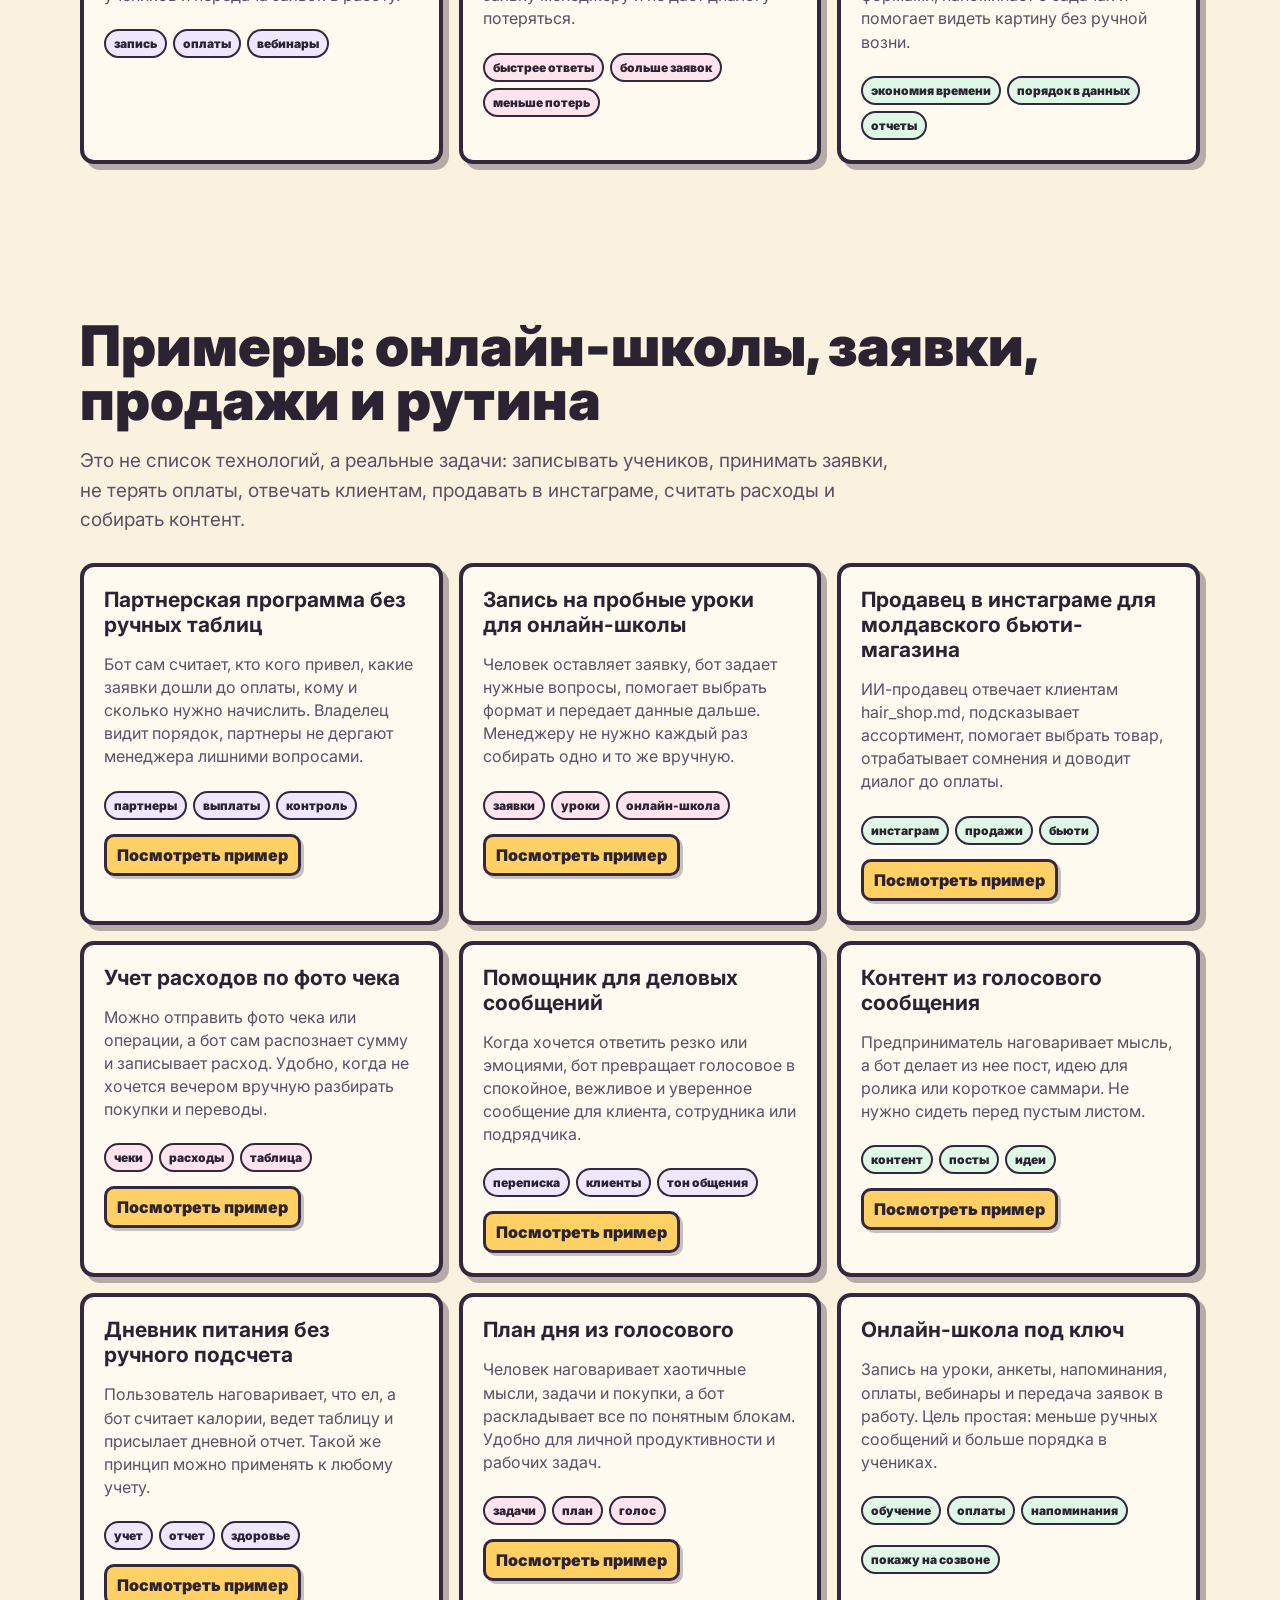
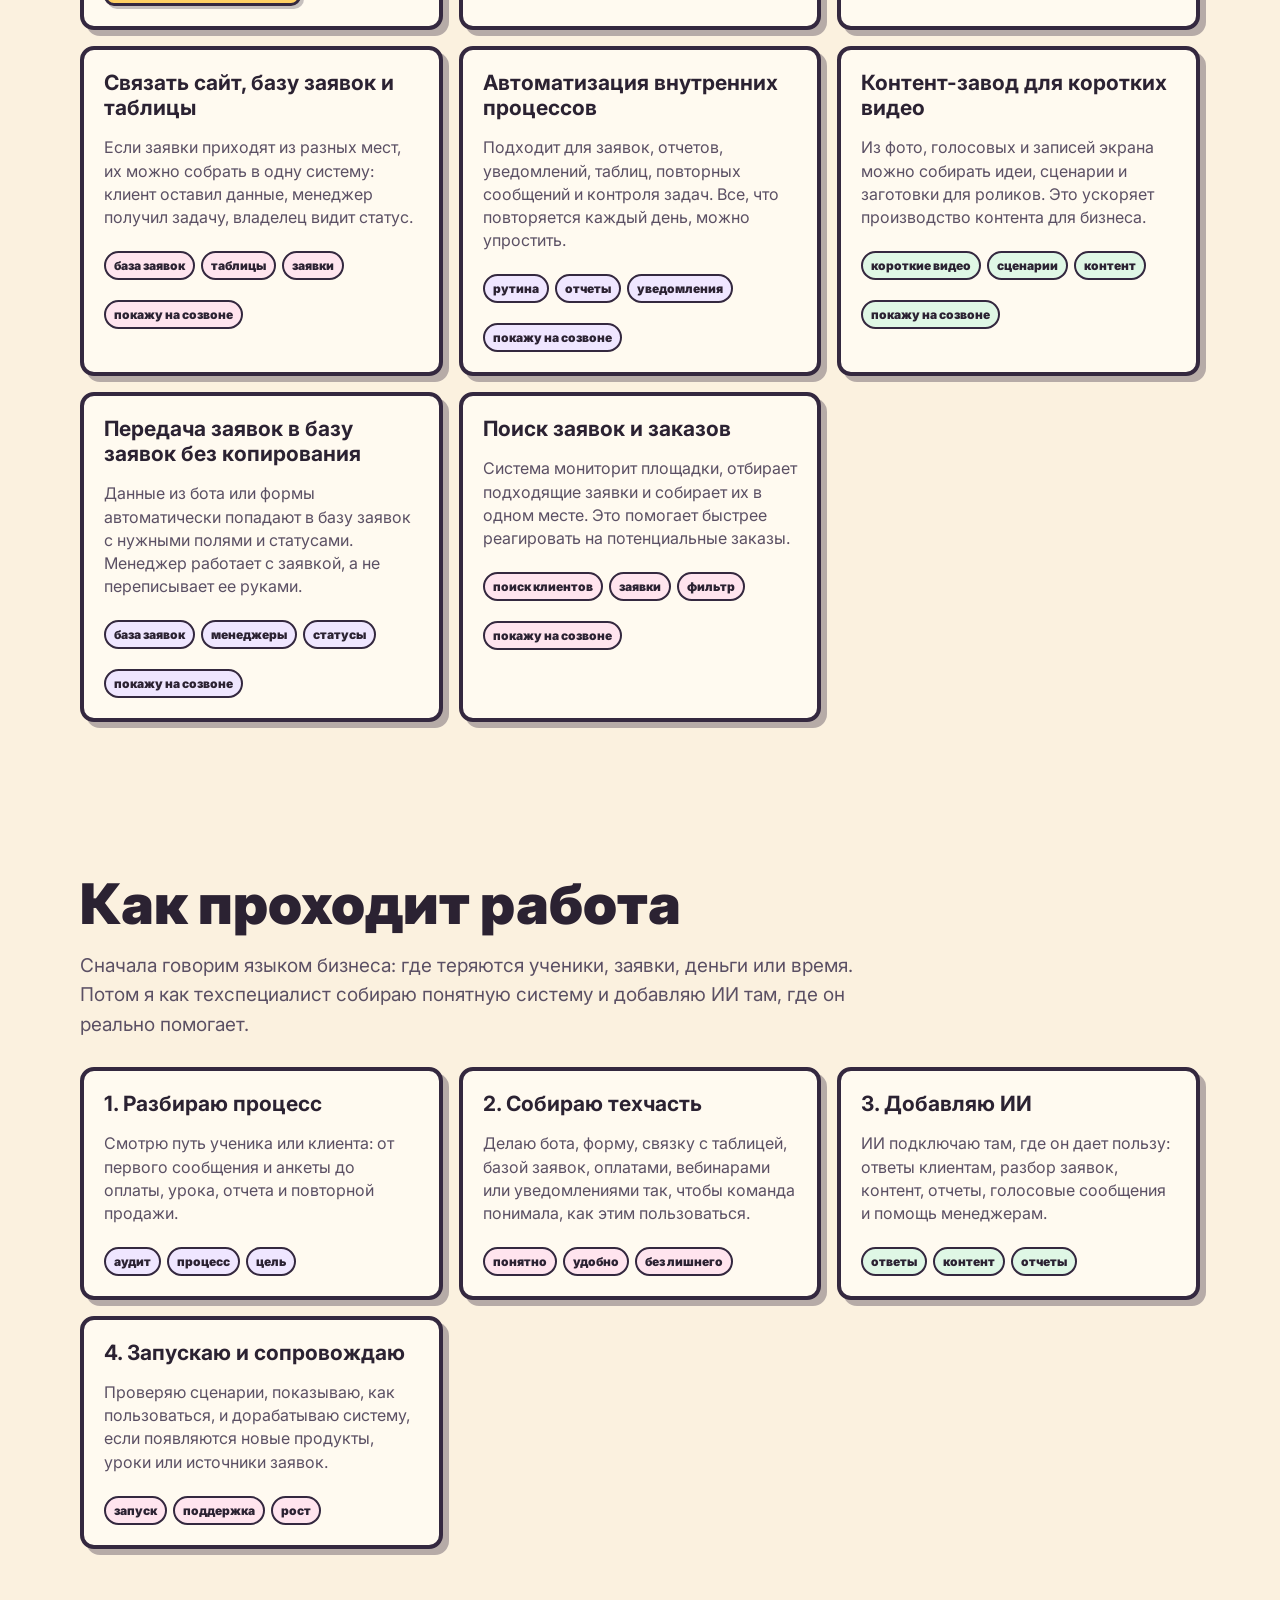
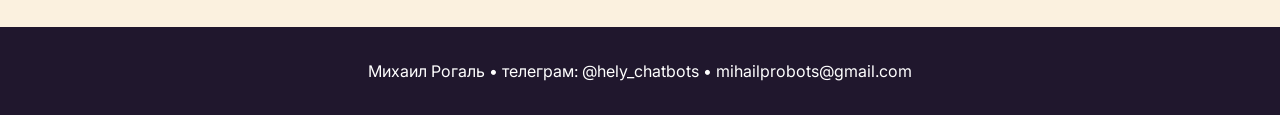
==== commit 2b0a10e8: "Update portfolio: index.html" ====
--- a/index.html
+++ b/index.html
@@ -3,10 +3,10 @@
 <head>
   <meta charset="utf-8" />
   <meta name="viewport" content="width=device-width, initial-scale=1" />
-  <title>Михаил Рогаль — автоматизация бизнеса с ИИ</title>
-  <meta name="description" content="Автоматизация бизнеса с ИИ: заявки, продажи, переписки, отчеты, онлайн-школы, база заявок и рутинные процессы без ручной возни." />
-  <meta property="og:title" content="Михаил Рогаль — автоматизация бизнеса с ИИ" />
-  <meta property="og:description" content="Помогаю владельцам бизнеса меньше тратить время на рутину: заявки, продажи, сообщения, отчеты, оплаты и напоминания." />
+  <title>Михаил Рогаль — техспециалист для онлайн-школ и ИИ-автоматизации</title>
+  <meta name="description" content="Техспециалист для онлайн-школ и бизнеса: ИИ-боты, заявки, оплаты, вебинары, база заявок, отчеты и автоматизация рутины." />
+  <meta property="og:title" content="Михаил Рогаль — техспециалист для онлайн-школ и ИИ-автоматизации" />
+  <meta property="og:description" content="Соединяю техчасть онлайн-школ с ИИ-автоматизацией: заявки, оплаты, вебинары, боты, отчеты и база клиентов." />
   <meta name="theme-color" content="#fbf1df" />
   <link rel="preconnect" href="https://fonts.googleapis.com">
   <link rel="preconnect" href="https://fonts.gstatic.com" crossorigin>
@@ -31,20 +31,20 @@
   </style>
 </head>
 <body class="grain">
-  <header class="top"><div class="logo"><span class="logo-mark">ИИ</span><span>Михаил Рогаль<br><small>автоматизация бизнеса с ИИ</small></span></div><nav class="nav" aria-label="Навигация"><button data-open="terminal">Обо мне</button><button data-open="projects">Примеры</button><button data-open="courses">Как работаю</button><a href="https://calendly.com/mihailprobots/30min" target="_blank" rel="noreferrer">Созвон</a></nav></header>
+  <header class="top"><div class="logo"><span class="logo-mark">ИИ</span><span>Михаил Рогаль<br><small>техспециалист для онлайн-школ и бизнеса</small></span></div><nav class="nav" aria-label="Навигация"><button data-open="terminal">Обо мне</button><button data-open="projects">Примеры</button><button data-open="courses">Как работаю</button><a href="https://calendly.com/mihailprobots/30min" target="_blank" rel="noreferrer">Созвон</a></nav></header>
   <main>
     <section class="hero" id="home"><div class="scene" aria-label="Интерактивная мастерская автоматизации"><div class="wire"></div><i class="bulb b1"></i><i class="bulb b2"></i><i class="bulb b3"></i><i class="bulb b4"></i><i class="bulb b5"></i><i class="bulb b6"></i>
-      <div class="intro"><span class="badge">ИИ для бизнеса</span><h1>Автоматизация бизнеса с ИИ</h1><p>Настраиваю ботов и простые системы, которые отвечают клиентам, собирают заявки, напоминают об оплатах, ведут учет и снимают рутину с владельца и команды.</p><div class="intro-actions"><button class="btn" data-open="projects">Посмотреть примеры</button><button class="btn alt" data-open="terminal">Чем полезен</button></div></div>
+      <div class="intro"><span class="badge">Онлайн-школы + бизнес</span><h1>Техспециалист и ИИ-автоматизация</h1><p>Помогаю онлайн-школам и бизнесам навести порядок в техчасти: заявки, оплаты, вебинары, боты, база клиентов, отчеты и ИИ-помощники для продаж и рутины.</p><div class="intro-actions"><button class="btn" data-open="projects">Посмотреть примеры</button><button class="btn alt" data-open="terminal">Чем полезен</button></div></div>
       <div class="plant"><i class="leaf a"></i><i class="leaf b"></i><i class="leaf c"></i><i class="leaf d"></i><i class="pot"></i></div><div class="live-links"><h3>Рабочие примеры</h3><div class="live-links-grid"><a class="mini-link" href="https://t.me/ClearYourHead_bot" target="_blank" rel="noreferrer">План дня</a><a class="mini-link" href="https://t.me/counthealthylife_bot" target="_blank" rel="noreferrer">Калории</a><a class="mini-link" href="https://t.me/savereceipt_bot" target="_blank" rel="noreferrer">Чеки</a><a class="mini-link" href="https://t.me/mydiplomat_bot" target="_blank" rel="noreferrer">Дипломат</a><a class="mini-link" href="https://t.me/makemycontent_bot" target="_blank" rel="noreferrer">Контент</a></div></div>
-      <div class="monitor hot" data-open="terminal" aria-label="Открыть обо мне"><div class="sticky">КАК ПОМОГАЮ<small>КЛИК</small></div><div class="crt"><div class="screen"><div class="screen-title">ИИ ДЛЯ БИЗНЕСА</div><div class="screen-face">• •<br>▭</div><div class="screen-sub">заявки • продажи • отчеты</div><button class="open-terminal">ЧЕМ ПОЛЕЗЕН</button></div><div class="base"></div></div></div>
-      <div class="board hot" data-open="courses" aria-label="Открыть как работаю"><div class="board-head">АВТОМАТИЗАЦИЯ С ИИ</div><div class="stack-line">заявки • оплаты • отчеты • напоминания</div><div class="board-bars"><i class="bar"></i><i class="bar short"></i><i class="bar"></i></div><button class="course-btn">КАК РАБОТАЮ</button></div>
+      <div class="monitor hot" data-open="terminal" aria-label="Открыть обо мне"><div class="sticky">КАК ПОМОГАЮ<small>КЛИК</small></div><div class="crt"><div class="screen"><div class="screen-title">ОНЛАЙН-ШКОЛЫ + ИИ</div><div class="screen-face">• •<br>▭</div><div class="screen-sub">заявки • оплаты • продажи</div><button class="open-terminal">ЧЕМ ПОЛЕЗЕН</button></div><div class="base"></div></div></div>
+      <div class="board hot" data-open="courses" aria-label="Открыть как работаю"><div class="board-head">ТЕХЧАСТЬ + ИИ</div><div class="stack-line">заявки • оплаты • вебинары • отчеты</div><div class="board-bars"><i class="bar"></i><i class="bar short"></i><i class="bar"></i></div><button class="course-btn">КАК РАБОТАЮ</button></div>
       <div class="shelf hot" data-open="projects" aria-label="Открыть проекты"><div class="shelf-title">ПРИМЕРЫ БИЗНЕСУ</div><div class="book one">ПРОДАЖИ</div><div class="book two">ЗАЯВКИ</div><div class="book three">РУТИНА</div></div>
       <div class="phone hot" data-open="contact" aria-label="Открыть контакты"><h3>КОНТАКТЫ</h3><div class="dial"><span></span><span></span><span></span><span></span><span></span><span></span></div></div><div class="keyboard"><div class="keys" aria-hidden="true"></div></div><div class="mouse hot" data-open="projects" aria-label="Мышка открывает проекты"></div><div class="cup"></div><div class="hint mono">кликни: обо мне • примеры • как работаю • контакты</div>
     </div></section>
-    <section class="strip"><div class="strip-inner"><div class="stat"><b>Продажи</b>быстрые ответы клиентам и доведение до оплаты</div><div class="stat"><b>Заявки</b>запись, напоминания и передача менеджеру</div><div class="stat"><b>Учет</b>чеки, таблицы и отчеты без ручного ввода</div><div class="stat"><b>Контент</b>посты, сценарии и идеи из голосовых</div></div></section>
-    <section class="section" id="directions"><h2>Какие задачи бизнеса закрываю</h2><p class="lead">Я нужен там, где владелец или команда каждый день делают одно и то же руками: отвечают клиентам, переносят данные, собирают отчеты, напоминают об оплатах, записывают людей и контролируют заявки.</p><div class="grid"><article class="card"><h3>Продажи и заявки</h3><p>Бот отвечает клиенту сразу, собирает контакты, уточняет запрос, передает заявку менеджеру и не дает диалогу потеряться.</p><span class="tag">быстрее ответы</span><span class="tag">больше заявок</span><span class="tag">меньше потерь</span></article><article class="card"><h3>Рутина и учет</h3><p>Система сама переносит данные между таблицами, базой заявок, ботами и формами, напоминает о задачах и помогает видеть картину без ручной возни.</p><span class="tag">экономия времени</span><span class="tag">порядок в данных</span><span class="tag">отчеты</span></article><article class="card"><h3>Онлайн-школы и услуги</h3><p>Запись на уроки, напоминания, оплаты, вебинары, анкеты, сопровождение учеников и передача заявок в работу.</p><span class="tag">запись</span><span class="tag">оплаты</span><span class="tag">сопровождение</span></article></div></section>
-    <section class="section" id="cases"><h2>Примеры автоматизации с ИИ</h2><p class="lead">Это не список технологий, а задачи, которые предприниматель узнает сразу: отвечать клиентам, продавать в инстаграме, считать расходы, записывать на уроки, собирать контент и не терять заявки.</p><div class="grid" id="caseCards"></div></section>
-    <section class="section" id="learning"><h2>Как проходит работа</h2><p class="lead">Говорим не языком разработчиков, а языком процесса: где сейчас теряются деньги, время или клиенты, и какую простую систему нужно собрать, чтобы это исправить.</p><div class="grid"><article class="card"><h3>1. Разбираю процесс</h3><p>Смотрю, где у вас ручная работа: сообщения, заявки, таблицы, оплаты, отчеты, напоминания или контроль менеджеров.</p><span class="tag">аудит</span><span class="tag">проблема</span><span class="tag">цель</span></article><article class="card"><h3>2. Собираю систему</h3><p>Делаю бота, форму, связку с таблицей или базой заявок так, чтобы команда понимала, как этим пользоваться каждый день.</p><span class="tag">понятно</span><span class="tag">удобно</span><span class="tag">без лишнего</span></article><article class="card"><h3>3. Запускаю и проверяю</h3><p>Проверяю сценарии, исправляю узкие места, показываю, как пользоваться, и довожу до рабочего результата.</p><span class="tag">тесты</span><span class="tag">запуск</span><span class="tag">инструкция</span></article><article class="card"><h3>4. Сопровождаю</h3><p>Если бизнес меняется, систему можно доработать: добавить новые шаги, отчеты, источники заявок или роли сотрудников.</p><span class="tag">поддержка</span><span class="tag">доработки</span><span class="tag">рост</span></article></div></section>
+    <section class="strip"><div class="strip-inner"><div class="stat"><b>Школы</b>запись, оплаты, вебинары и сопровождение учеников</div><div class="stat"><b>Продажи</b>быстрые ответы клиентам и доведение до оплаты</div><div class="stat"><b>Заявки</b>анкеты, напоминания и передача менеджеру</div><div class="stat"><b>Рутина</b>таблицы, отчеты и учет без ручного ввода</div></div></section>
+    <section class="section" id="directions"><h2>50/50: техчасть онлайн-школ и ИИ для бизнеса</h2><p class="lead">Я нужен там, где важно не просто “сделать бота”, а собрать рабочую систему: ученики записываются, оплаты не теряются, менеджеры получают заявки, владелец видит отчеты, а ИИ помогает отвечать и продавать быстрее.</p><div class="grid"><article class="card"><h3>Онлайн-школы и услуги</h3><p>Запись на уроки, анкеты, напоминания, оплаты, вебинары, сопровождение учеников и передача заявок в работу.</p><span class="tag">запись</span><span class="tag">оплаты</span><span class="tag">вебинары</span></article><article class="card"><h3>Продажи и заявки</h3><p>Бот отвечает клиенту сразу, собирает контакты, уточняет запрос, передает заявку менеджеру и не дает диалогу потеряться.</p><span class="tag">быстрее ответы</span><span class="tag">больше заявок</span><span class="tag">меньше потерь</span></article><article class="card"><h3>Рутина и учет</h3><p>Система сама переносит данные между таблицами, базой заявок, ботами и формами, напоминает о задачах и помогает видеть картину без ручной возни.</p><span class="tag">экономия времени</span><span class="tag">порядок в данных</span><span class="tag">отчеты</span></article></div></section>
+    <section class="section" id="cases"><h2>Примеры: онлайн-школы, заявки, продажи и рутина</h2><p class="lead">Это не список технологий, а реальные задачи: записывать учеников, принимать заявки, не терять оплаты, отвечать клиентам, продавать в инстаграме, считать расходы и собирать контент.</p><div class="grid" id="caseCards"></div></section>
+    <section class="section" id="learning"><h2>Как проходит работа</h2><p class="lead">Сначала говорим языком бизнеса: где теряются ученики, заявки, деньги или время. Потом я как техспециалист собираю понятную систему и добавляю ИИ там, где он реально помогает.</p><div class="grid"><article class="card"><h3>1. Разбираю процесс</h3><p>Смотрю путь ученика или клиента: от первого сообщения и анкеты до оплаты, урока, отчета и повторной продажи.</p><span class="tag">аудит</span><span class="tag">процесс</span><span class="tag">цель</span></article><article class="card"><h3>2. Собираю техчасть</h3><p>Делаю бота, форму, связку с таблицей, базой заявок, оплатами, вебинарами или уведомлениями так, чтобы команда понимала, как этим пользоваться.</p><span class="tag">понятно</span><span class="tag">удобно</span><span class="tag">без лишнего</span></article><article class="card"><h3>3. Добавляю ИИ</h3><p>ИИ подключаю там, где он дает пользу: ответы клиентам, разбор заявок, контент, отчеты, голосовые сообщения и помощь менеджерам.</p><span class="tag">ответы</span><span class="tag">контент</span><span class="tag">отчеты</span></article><article class="card"><h3>4. Запускаю и сопровождаю</h3><p>Проверяю сценарии, показываю, как пользоваться, и дорабатываю систему, если появляются новые продукты, уроки или источники заявок.</p><span class="tag">запуск</span><span class="tag">поддержка</span><span class="tag">рост</span></article></div></section>
   </main>
   <footer>Михаил Рогаль • телеграм: @hely_chatbots • mihailprobots@gmail.com</footer>
   <div class="overlay" id="terminalModal" role="dialog" aria-modal="true"><div class="window terminal"><div class="winbar"><b class="mono">ОБО МНЕ</b><button class="close" data-close>×</button></div><div class="winbody"><div class="term-lines" id="termText"></div></div></div></div>
@@ -79,17 +79,17 @@
     addEventListener('keydown',e=>{if(e.key==='Escape') closeAll()});
     function closeAll(){Object.values(modals).forEach(m=>m.classList.remove('show'))}
     function openModal(name){closeAll();modals[name].classList.add('show');if(name==='terminal')typeTerminal()}
-    const term=`<span class="cyan">Михаил Рогаль — автоматизация бизнеса с ИИ: заявки, продажи, учет и рутина.</span>
+    const term=`<span class="cyan">Михаил Рогаль — техспециалист для онлайн-школ и ИИ-автоматизации бизнеса.</span>
 
 <span class="yellow">Что обычно автоматизирую:</span>
+• запись на уроки, анкеты, оплаты и вебинары
 • ответы клиентам и первичную консультацию
 • сбор заявок и передачу менеджеру
-• напоминания, оплаты, записи и отчеты
-• перенос данных между ботами, таблицами и базой заявок
+• напоминания, отчеты и базу заявок
 • подготовку контента из голосовых и материалов
 
 <span class="green">Что получает владелец:</span>
-меньше ручной работы, быстрее ответы, понятный учет заявок, меньше потерянных клиентов и больше порядка в процессах.
+меньше ручной работы, быстрее ответы, понятный учет учеников и заявок, меньше потерянных клиентов и больше порядка в процессах.
 
 <span class="pink">Как объясняю:</span>
 без сложного английского. Сначала показываю схему простыми словами: что входит, что выходит, кто получает уведомление и где бизнес экономит время.
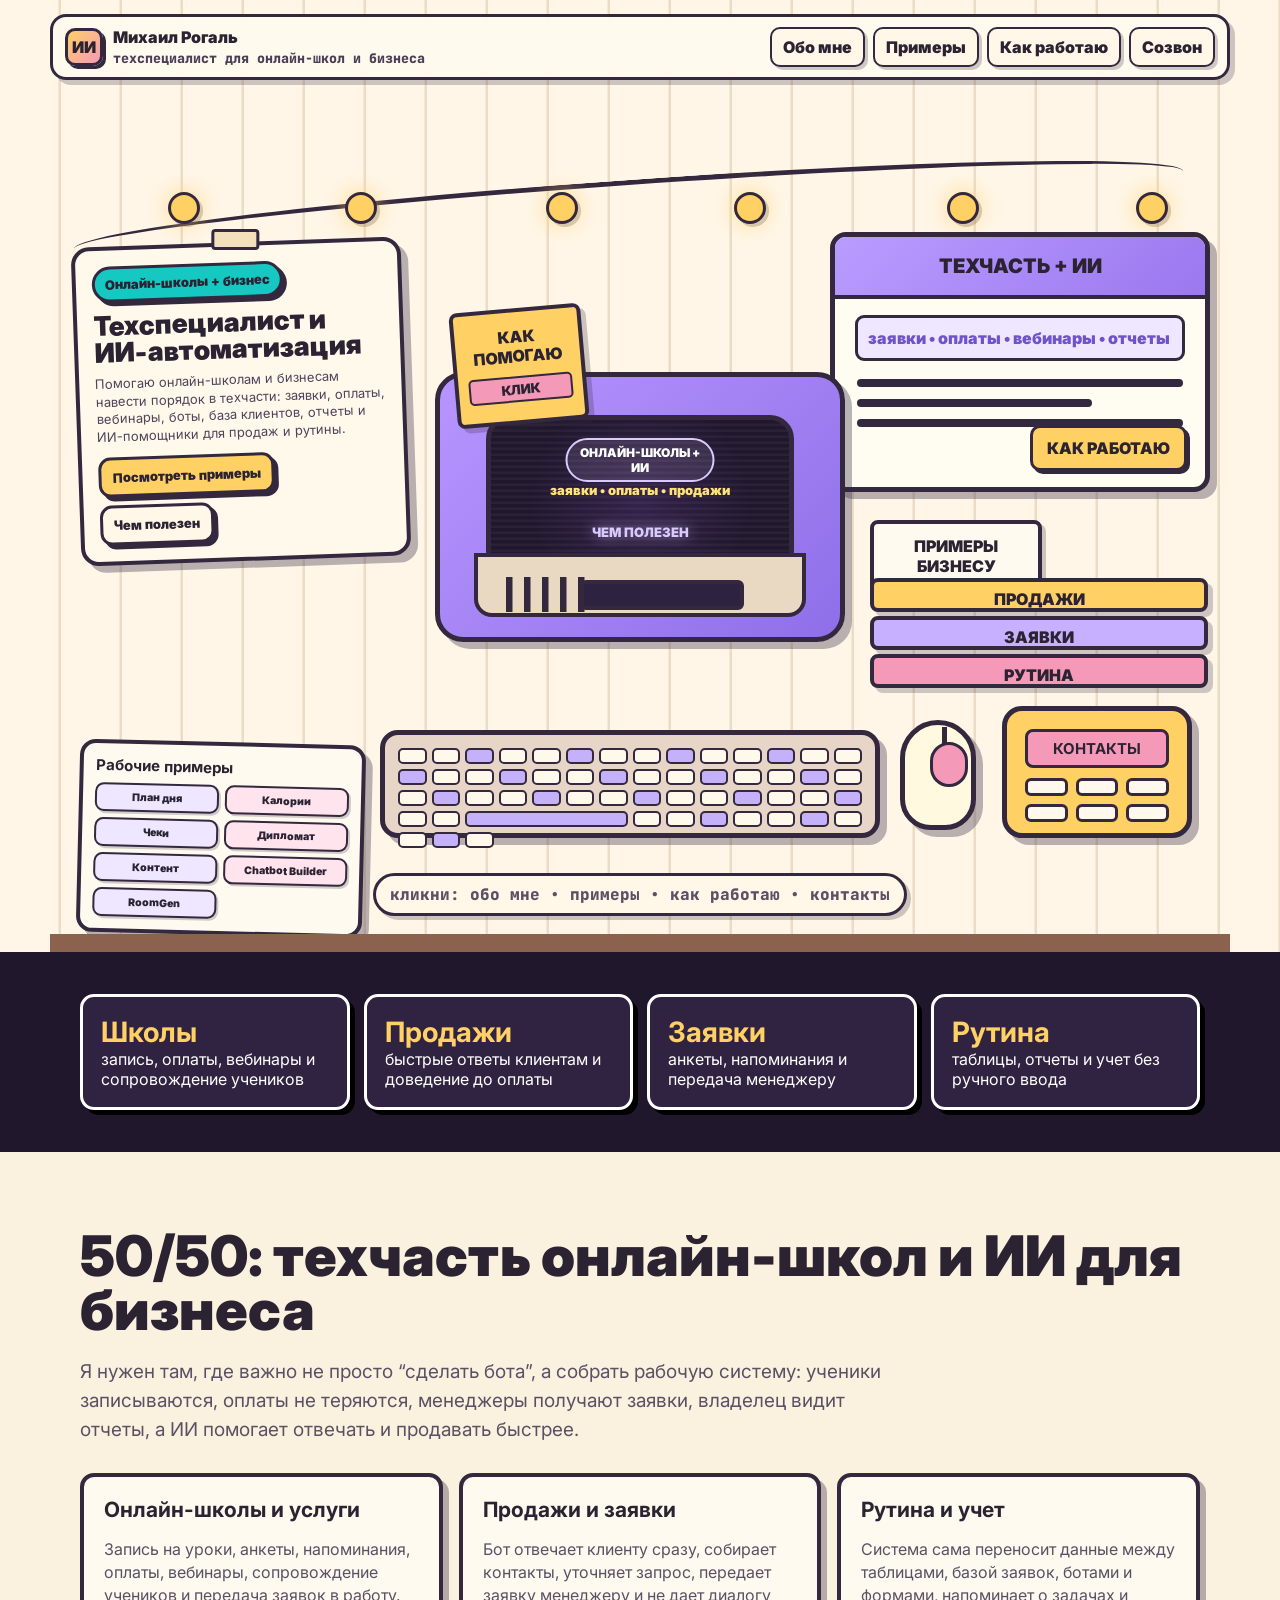
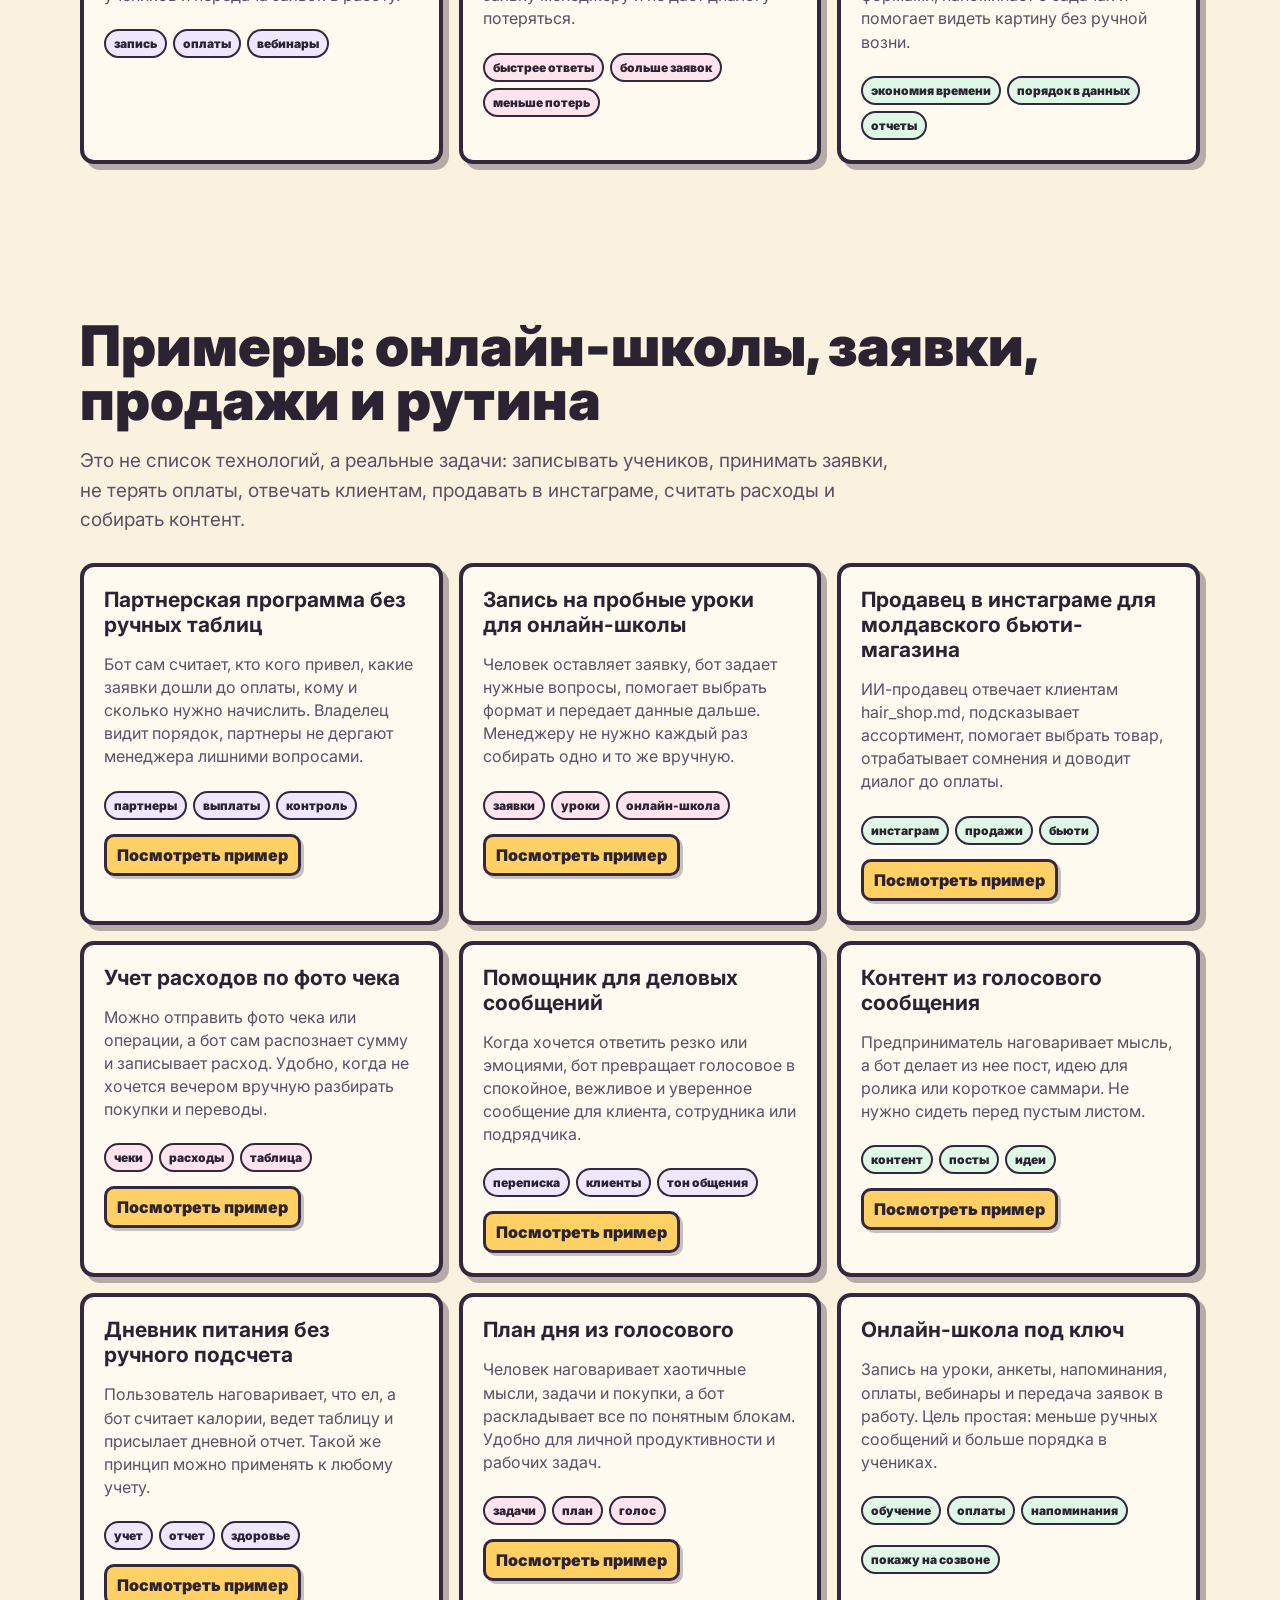
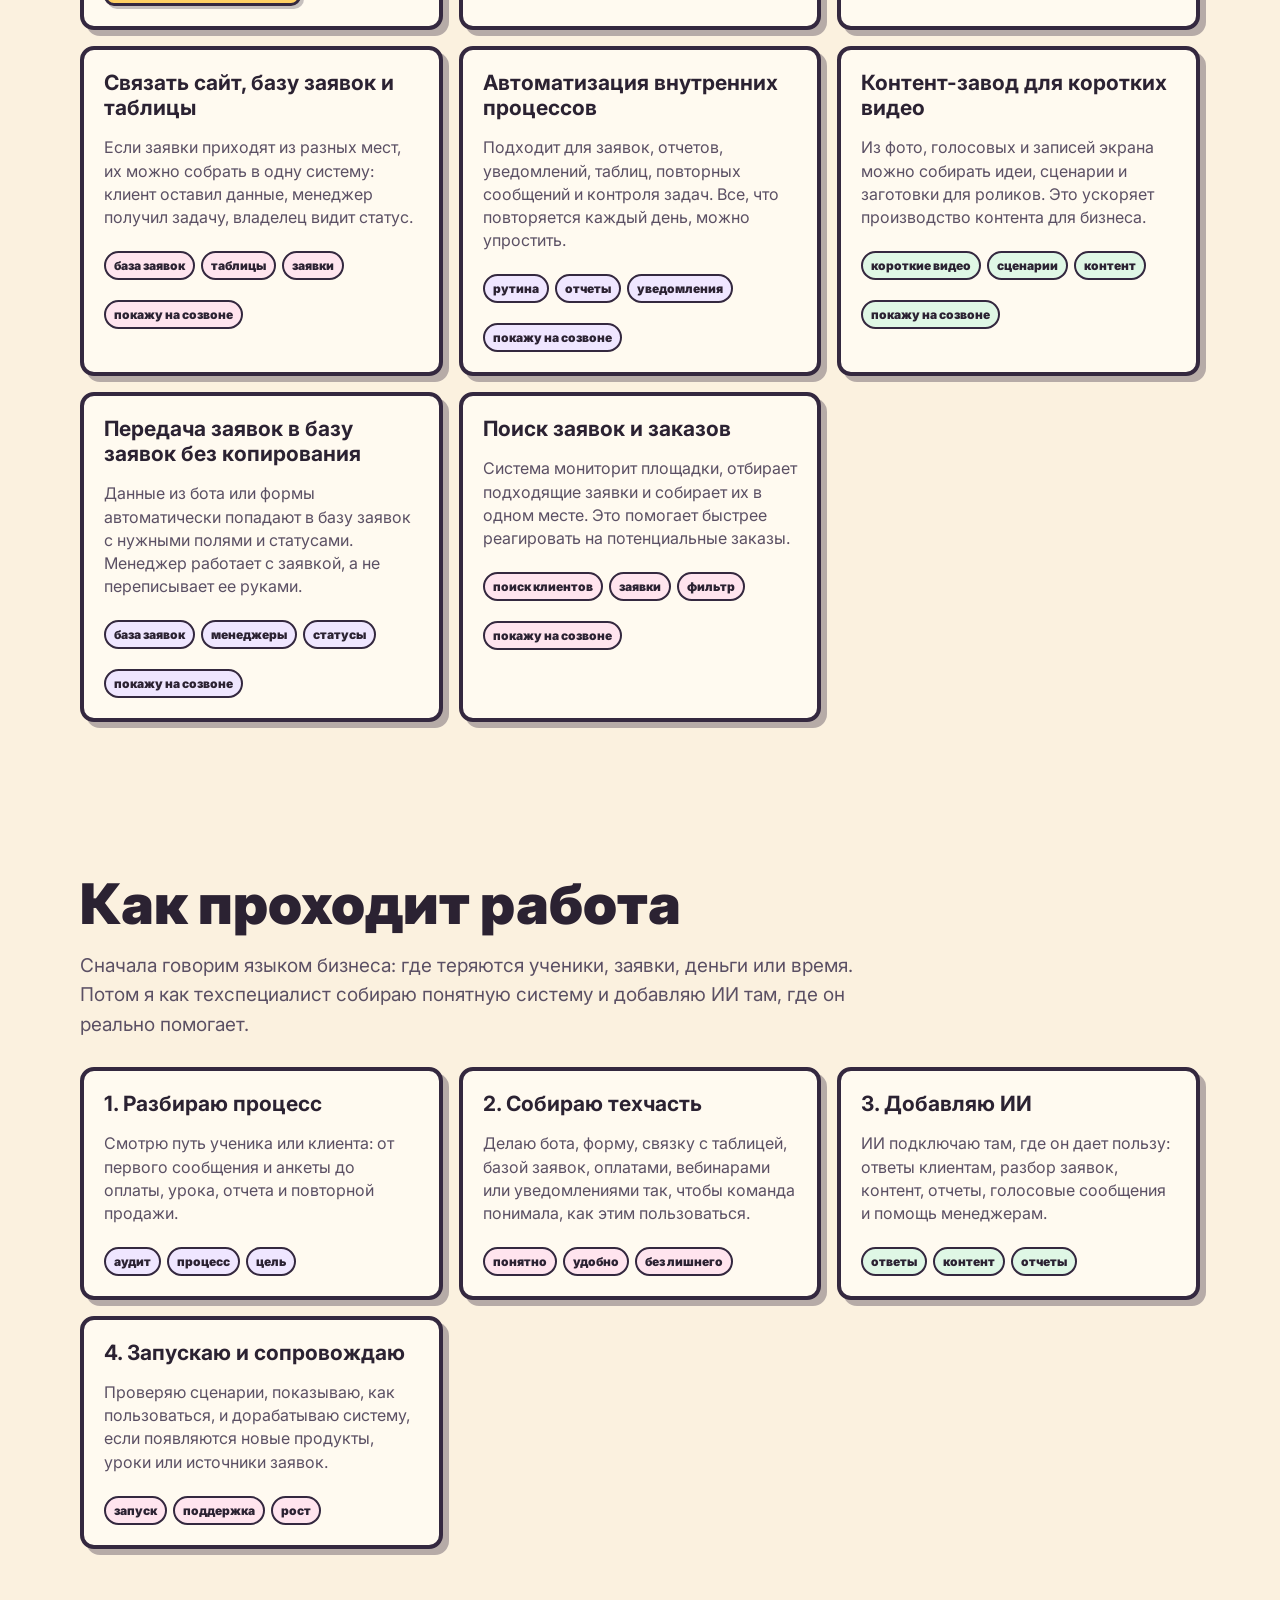
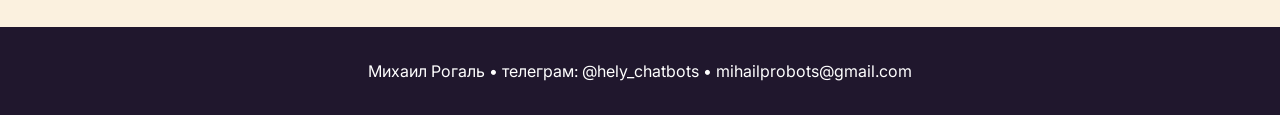
==== commit 9ae31b08: "Add chatbot builder and room generator portfolio projects" ====
--- a/index.html
+++ b/index.html
@@ -35,7 +35,7 @@
   <main>
     <section class="hero" id="home"><div class="scene" aria-label="Интерактивная мастерская автоматизации"><div class="wire"></div><i class="bulb b1"></i><i class="bulb b2"></i><i class="bulb b3"></i><i class="bulb b4"></i><i class="bulb b5"></i><i class="bulb b6"></i>
       <div class="intro"><span class="badge">Онлайн-школы + бизнес</span><h1>Техспециалист и ИИ-автоматизация</h1><p>Помогаю онлайн-школам и бизнесам навести порядок в техчасти: заявки, оплаты, вебинары, боты, база клиентов, отчеты и ИИ-помощники для продаж и рутины.</p><div class="intro-actions"><button class="btn" data-open="projects">Посмотреть примеры</button><button class="btn alt" data-open="terminal">Чем полезен</button></div></div>
-      <div class="plant"><i class="leaf a"></i><i class="leaf b"></i><i class="leaf c"></i><i class="leaf d"></i><i class="pot"></i></div><div class="live-links"><h3>Рабочие примеры</h3><div class="live-links-grid"><a class="mini-link" href="https://t.me/ClearYourHead_bot" target="_blank" rel="noreferrer">План дня</a><a class="mini-link" href="https://t.me/counthealthylife_bot" target="_blank" rel="noreferrer">Калории</a><a class="mini-link" href="https://t.me/savereceipt_bot" target="_blank" rel="noreferrer">Чеки</a><a class="mini-link" href="https://t.me/mydiplomat_bot" target="_blank" rel="noreferrer">Дипломат</a><a class="mini-link" href="https://t.me/makemycontent_bot" target="_blank" rel="noreferrer">Контент</a></div></div>
+      <div class="plant"><i class="leaf a"></i><i class="leaf b"></i><i class="leaf c"></i><i class="leaf d"></i><i class="pot"></i></div><div class="live-links"><h3>Рабочие примеры</h3><div class="live-links-grid"><a class="mini-link" href="https://t.me/ClearYourHead_bot" target="_blank" rel="noreferrer">План дня</a><a class="mini-link" href="https://t.me/counthealthylife_bot" target="_blank" rel="noreferrer">Калории</a><a class="mini-link" href="https://t.me/savereceipt_bot" target="_blank" rel="noreferrer">Чеки</a><a class="mini-link" href="https://t.me/mydiplomat_bot" target="_blank" rel="noreferrer">Дипломат</a><a class="mini-link" href="https://t.me/makemycontent_bot" target="_blank" rel="noreferrer">Контент</a><a class="mini-link" href="https://mihailprobots-ai.github.io/ai-automation-portfolio/signalkit-chatbot-builder/" target="_blank" rel="noreferrer">Chatbot Builder</a><a class="mini-link" href="https://mihailprobots-ai.github.io/ai-automation-portfolio/pixel-room-generator-mvp/" target="_blank" rel="noreferrer">RoomGen</a></div></div>
       <div class="monitor hot" data-open="terminal" aria-label="Открыть обо мне"><div class="sticky">КАК ПОМОГАЮ<small>КЛИК</small></div><div class="crt"><div class="screen"><div class="screen-title">ОНЛАЙН-ШКОЛЫ + ИИ</div><div class="screen-face">• •<br>▭</div><div class="screen-sub">заявки • оплаты • продажи</div><button class="open-terminal">ЧЕМ ПОЛЕЗЕН</button></div><div class="base"></div></div></div>
       <div class="board hot" data-open="courses" aria-label="Открыть как работаю"><div class="board-head">ТЕХЧАСТЬ + ИИ</div><div class="stack-line">заявки • оплаты • вебинары • отчеты</div><div class="board-bars"><i class="bar"></i><i class="bar short"></i><i class="bar"></i></div><button class="course-btn">КАК РАБОТАЮ</button></div>
       <div class="shelf hot" data-open="projects" aria-label="Открыть проекты"><div class="shelf-title">ПРИМЕРЫ БИЗНЕСУ</div><div class="book one">ПРОДАЖИ</div><div class="book two">ЗАЯВКИ</div><div class="book three">РУТИНА</div></div>
@@ -95,7 +95,7 @@
 без сложного английского. Сначала показываю схему простыми словами: что входит, что выходит, кто получает уведомление и где бизнес экономит время.
 
 <span class="cyan">Рабочие примеры:</span>
-<a href="https://t.me/ClearYourHead_bot" target="_blank">план дня</a> • <a href="https://t.me/counthealthylife_bot" target="_blank">учет питания</a> • <a href="https://t.me/savereceipt_bot" target="_blank">чеки</a> • <a href="https://t.me/mydiplomat_bot" target="_blank">деловые сообщения</a> • <a href="https://t.me/makemycontent_bot" target="_blank">контент</a>`;
+<a href="https://t.me/ClearYourHead_bot" target="_blank">план дня</a> • <a href="https://t.me/counthealthylife_bot" target="_blank">учет питания</a> • <a href="https://t.me/savereceipt_bot" target="_blank">чеки</a> • <a href="https://t.me/mydiplomat_bot" target="_blank">деловые сообщения</a> • <a href="https://t.me/makemycontent_bot" target="_blank">контент</a> • <a href="https://mihailprobots-ai.github.io/ai-automation-portfolio/signalkit-chatbot-builder/" target="_blank">chatbot builder</a> • <a href="https://mihailprobots-ai.github.io/ai-automation-portfolio/pixel-room-generator-mvp/" target="_blank">room generator</a>`;
     let typing=false; function typeTerminal(){if(typing)return;typing=true;termText.innerHTML='';let i=0;(function step(){termText.innerHTML=term.slice(0,i++);if(i<=term.length)setTimeout(step,9);else typing=false})()}
   </script>
 </body>
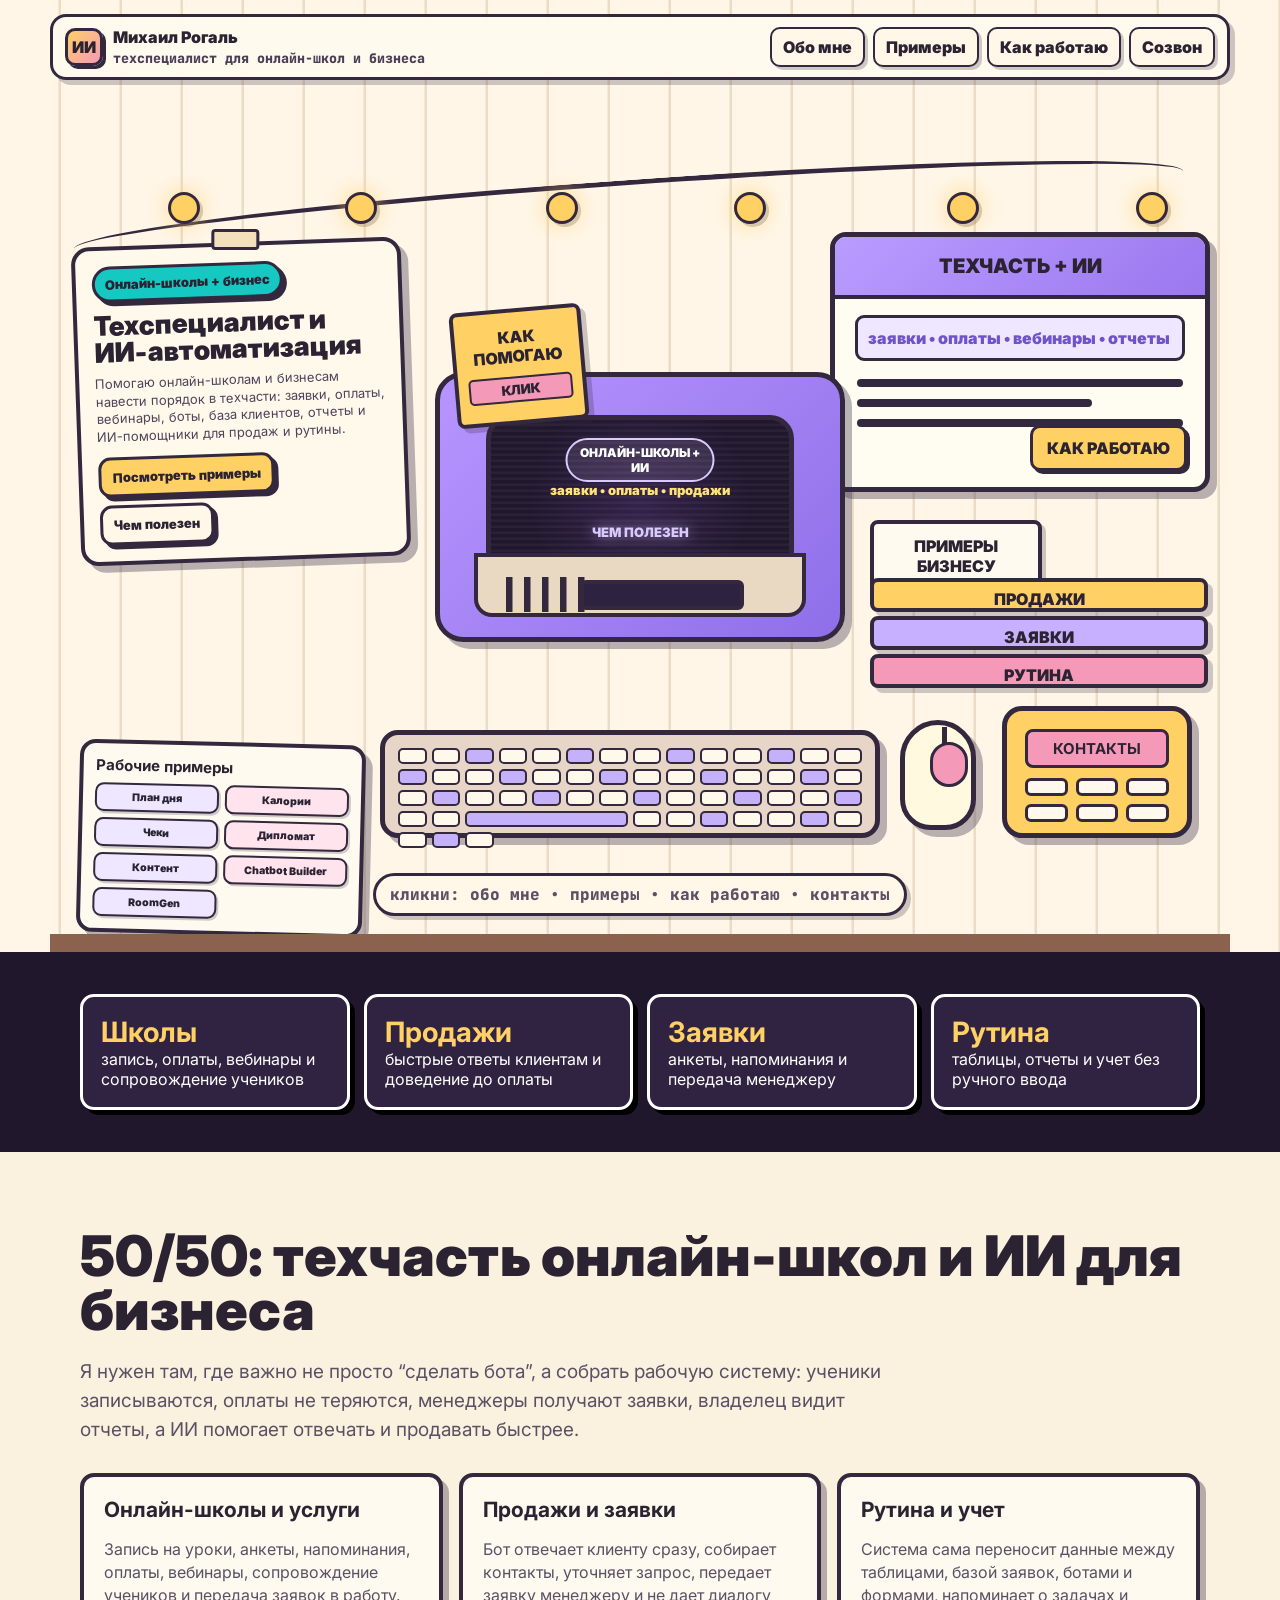
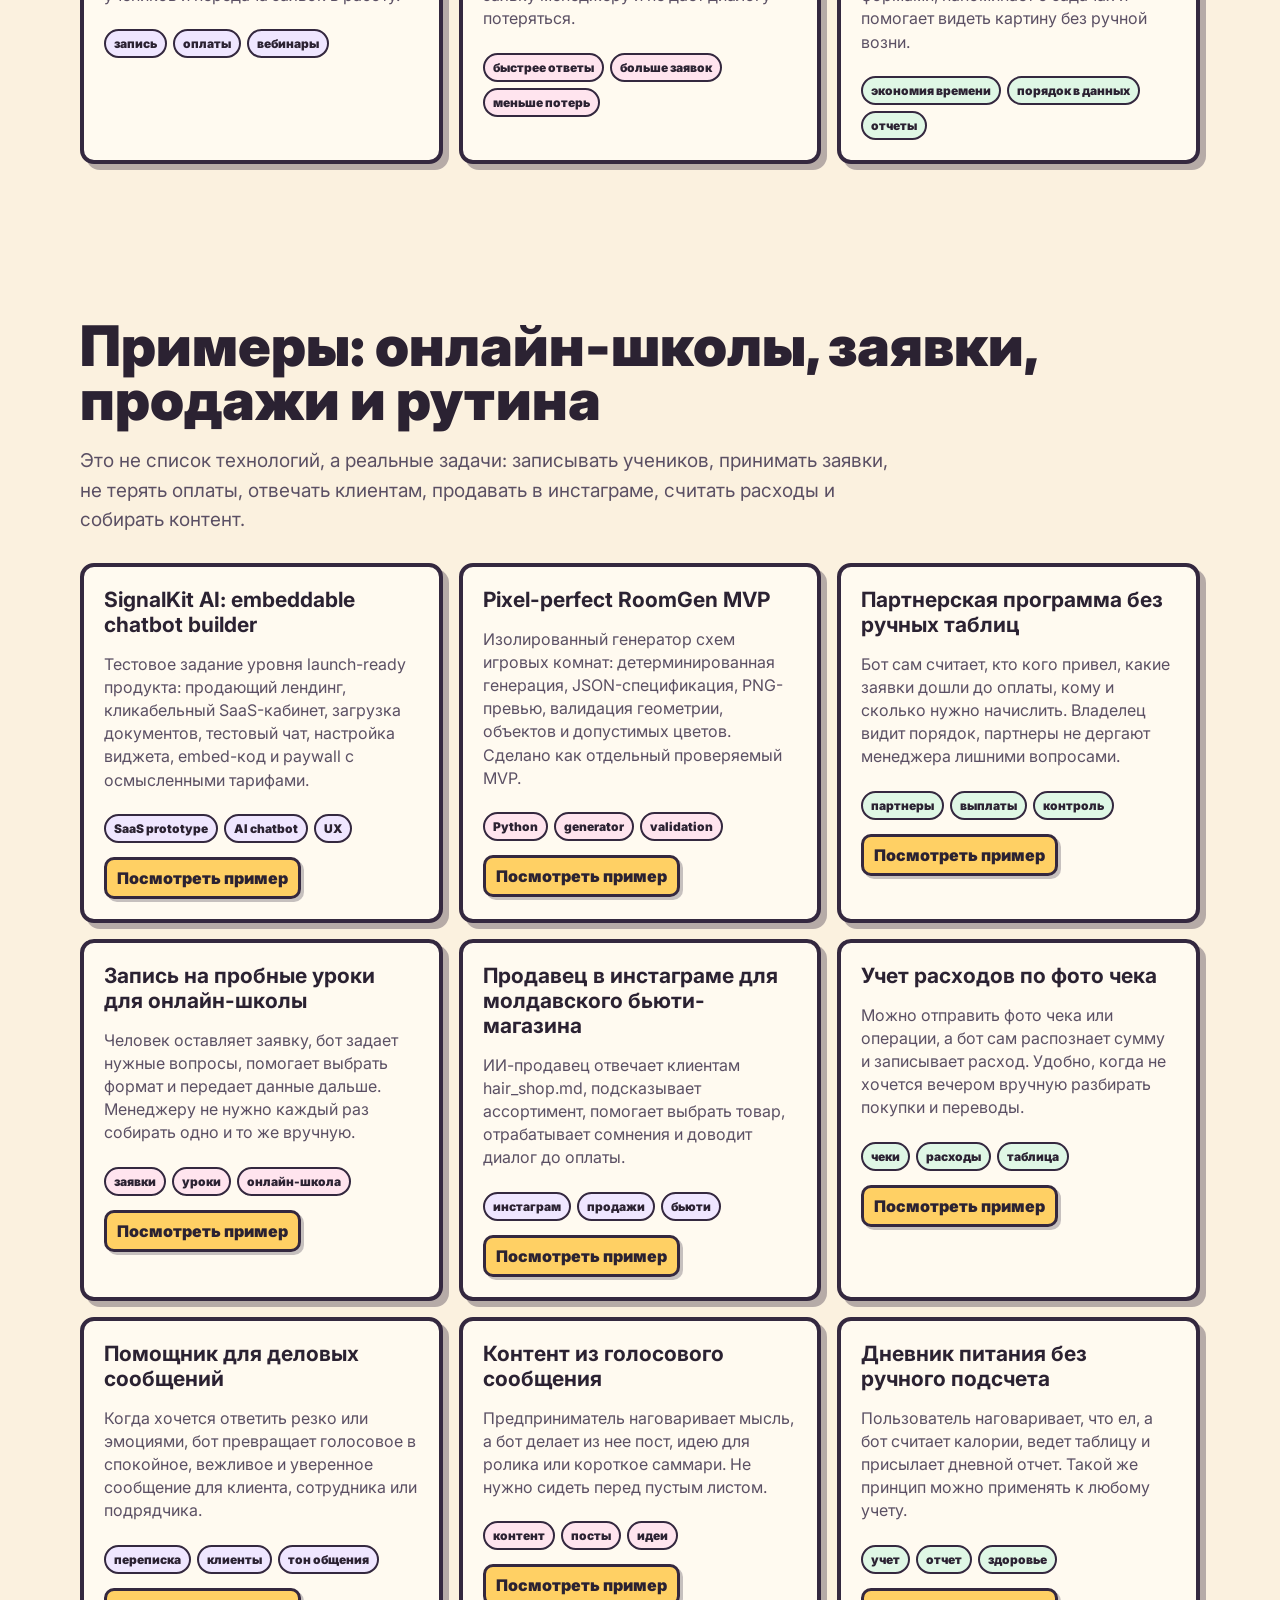
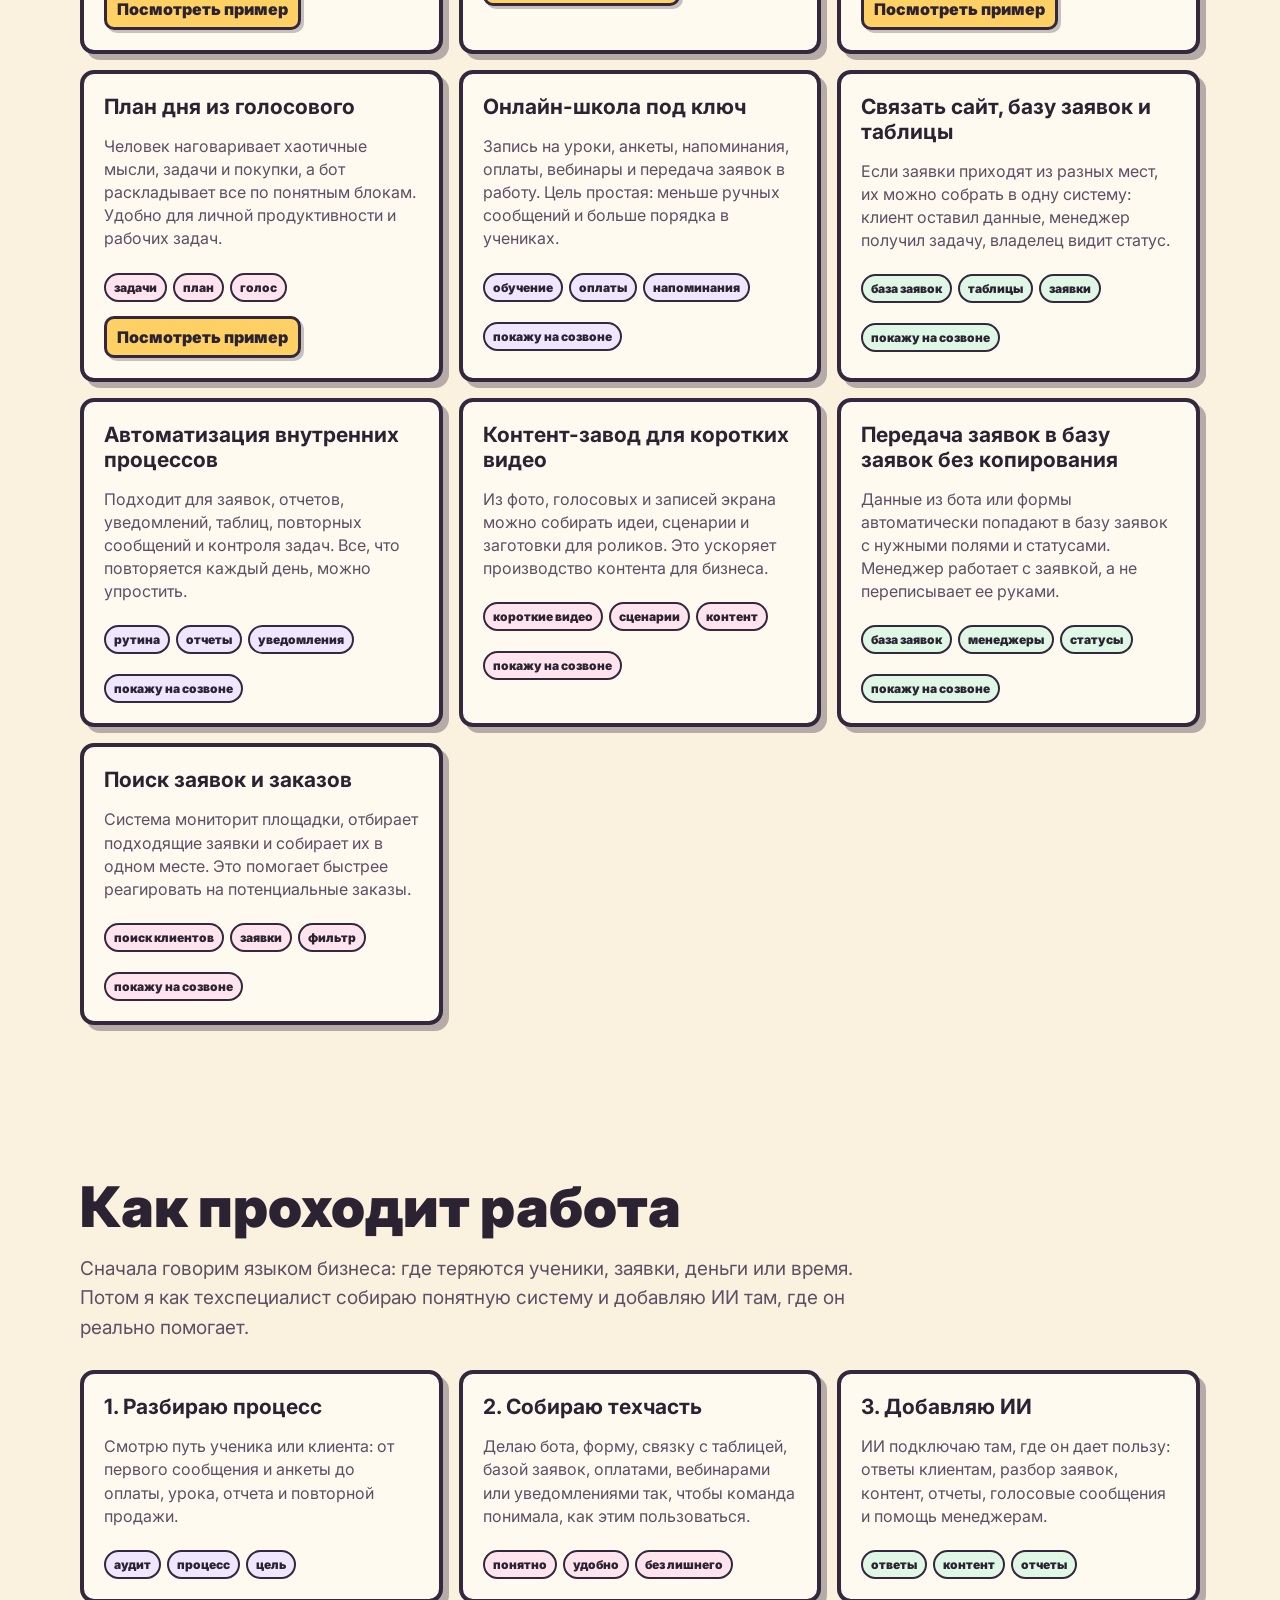
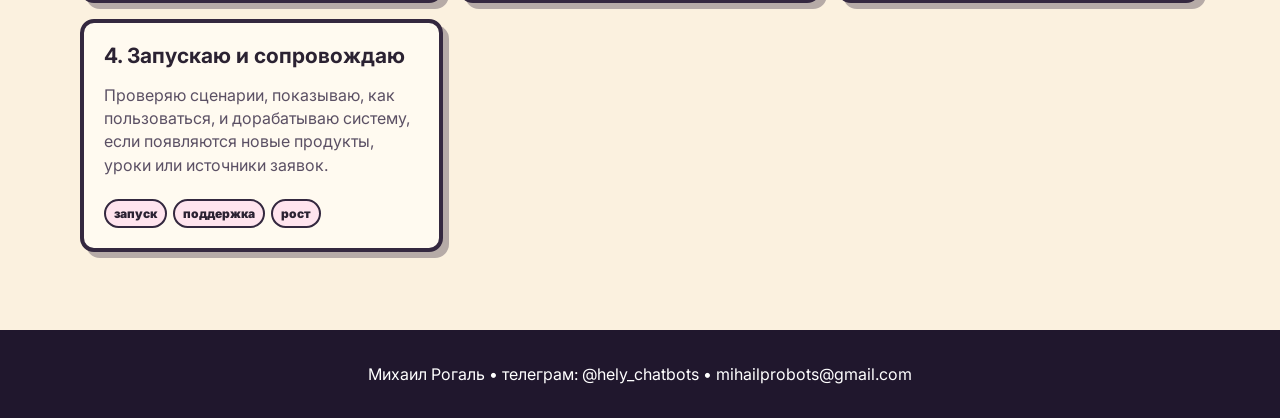
==== commit 0c095617: "Show test assignments as portfolio projects" ====
--- a/index.html
+++ b/index.html
@@ -53,6 +53,8 @@
   <div class="overlay" id="contactModal" role="dialog" aria-modal="true"><div class="window"><div class="winbar"><b class="mono">КОНТАКТЫ</b><button class="close" data-close>×</button></div><div class="winbody"><h2>Обсудим вашу задачу?</h2><p>Напишите, где сейчас много ручной работы или где теряются заявки. Я предложу понятную схему: что можно автоматизировать, сколько шагов убрать и какой результат ждать.</p><div class="contact-grid"><a href="https://t.me/hely_chatbots" target="_blank" rel="noreferrer">телеграм</a><a href="https://calendly.com/mihailprobots/30min" target="_blank" rel="noreferrer">Созвон</a><a href="mailto:mihailprobots@gmail.com">Почта</a><a href="https://www.linkedin.com/in/%D0%BC%D0%B8%D1%85%D0%B0%D0%B8%D0%BB-%D1%80%D0%BE%D0%B3%D0%B0%D0%BB%D1%8C-3914463b8" target="_blank" rel="noreferrer">Линкедин</a></div></div></div></div>
   <script>
     const cases=[
+      {title:'SignalKit AI: embeddable chatbot builder',text:'Тестовое задание уровня launch-ready продукта: продающий лендинг, кликабельный SaaS-кабинет, загрузка документов, тестовый чат, настройка виджета, embed-код и paywall с осмысленными тарифами.',tags:['SaaS prototype','AI chatbot','UX'],url:'https://mihailprobots-ai.github.io/ai-automation-portfolio/signalkit-chatbot-builder/'},
+      {title:'Pixel-perfect RoomGen MVP',text:'Изолированный генератор схем игровых комнат: детерминированная генерация, JSON-спецификация, PNG-превью, валидация геометрии, объектов и допустимых цветов. Сделано как отдельный проверяемый MVP.',tags:['Python','generator','validation'],url:'https://mihailprobots-ai.github.io/ai-automation-portfolio/pixel-room-generator-mvp/'},
       {title:'Партнерская программа без ручных таблиц',text:'Бот сам считает, кто кого привел, какие заявки дошли до оплаты, кому и сколько нужно начислить. Владелец видит порядок, партнеры не дергают менеджера лишними вопросами.',tags:['партнеры','выплаты','контроль'],url:'https://t.me/Chistiy_chet_partnerBot'},
       {title:'Запись на пробные уроки для онлайн-школы',text:'Человек оставляет заявку, бот задает нужные вопросы, помогает выбрать формат и передает данные дальше. Менеджеру не нужно каждый раз собирать одно и то же вручную.',tags:['заявки','уроки','онлайн-школа'],url:'https://t.me/PollyEnglish_bot'},
       {title:'Продавец в инстаграме для молдавского бьюти-магазина',text:'ИИ-продавец отвечает клиентам hair_shop.md, подсказывает ассортимент, помогает выбрать товар, отрабатывает сомнения и доводит диалог до оплаты.',tags:['инстаграм','продажи','бьюти'],url:'https://www.instagram.com/hair_shop.md?igsh=MTdzenE3cmxyeWJvOQ=='},
